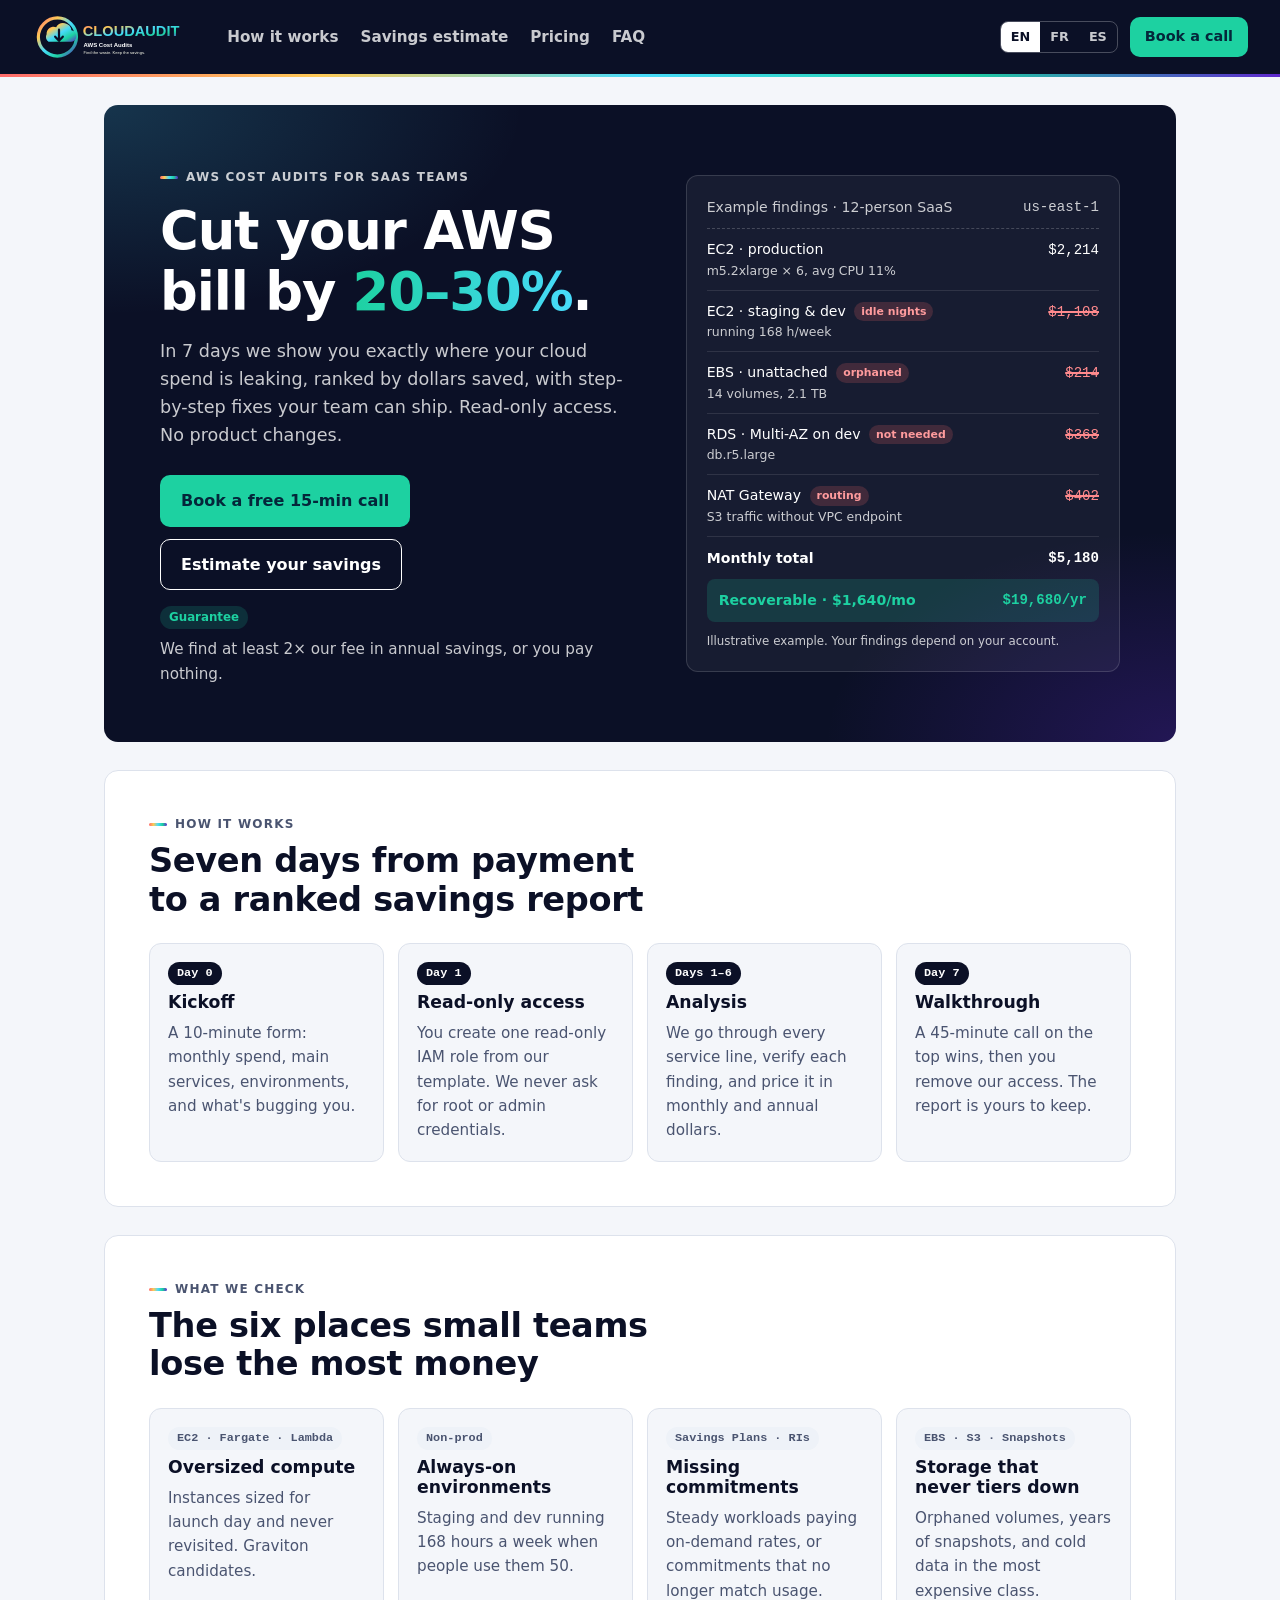
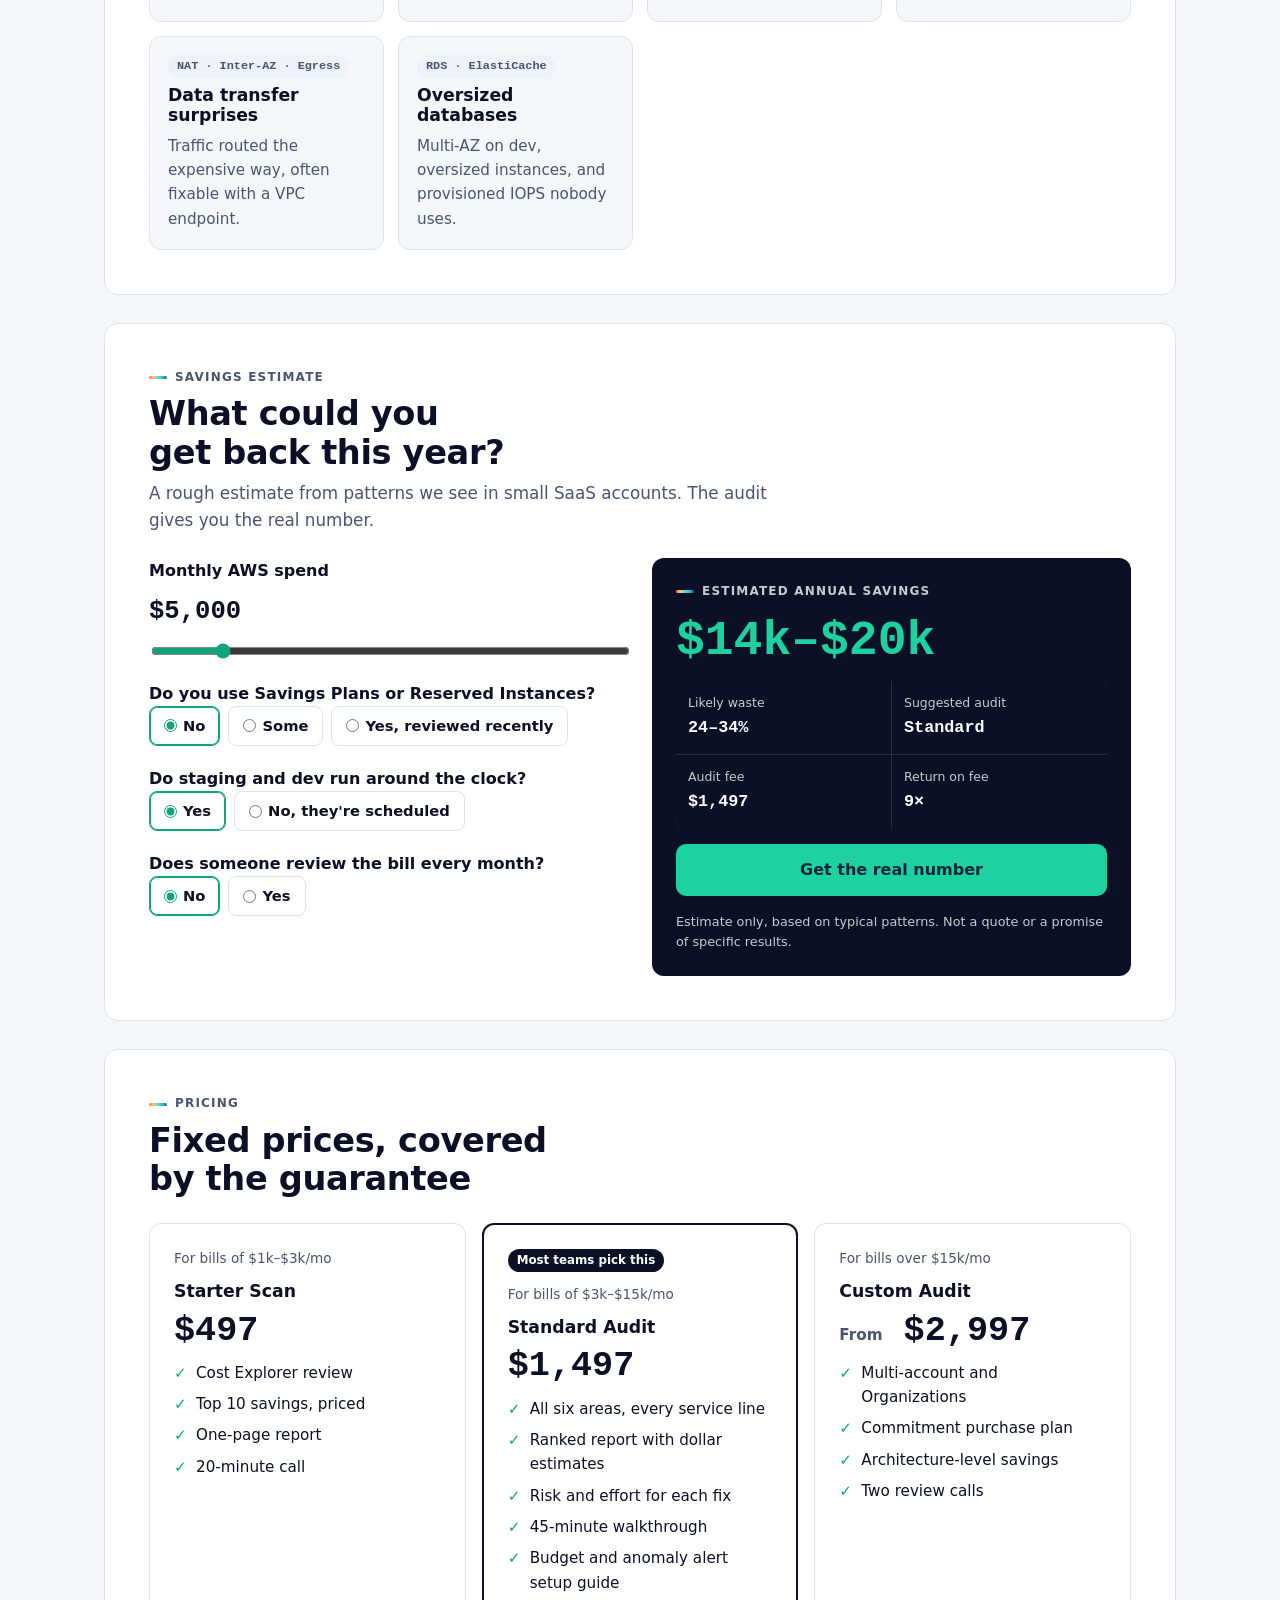
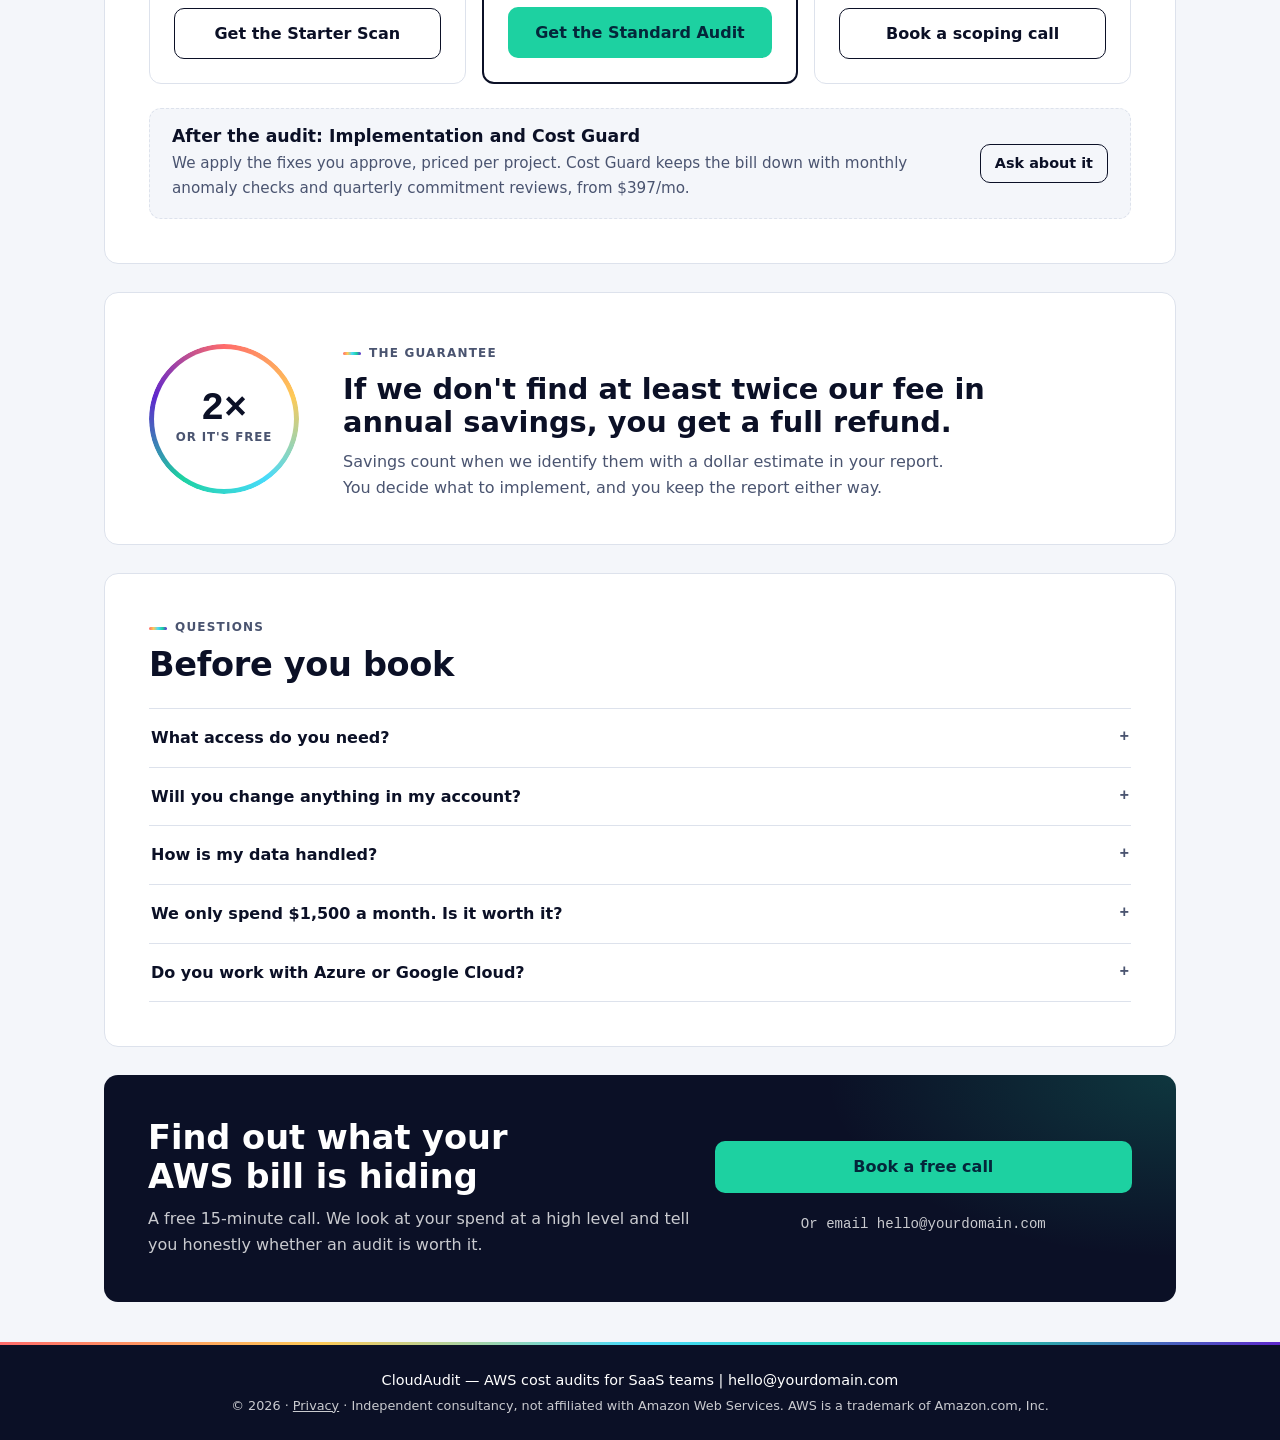
==== public/index.html @ 5c12034c "Launch CloudAudit website Static landing page (EN/FR/ES, savings estimator, pricing), privacy policy" ====
<!doctype html>
<html lang="en">
<head>
<meta charset="utf-8">
<meta name="viewport" content="width=device-width, initial-scale=1, viewport-fit=cover">
<title>AWS Cost Audits for SaaS Teams | CloudAudit</title>
<meta name="description" content="Fixed-price AWS cost audits for SaaS teams. Find 20-30% savings in 7 days with read-only access, guaranteed 2x return on the fee.">
<meta property="og:title" content="AWS Cost Audits for SaaS Teams">
<meta property="og:description" content="See where your AWS bill leaks in 7 days. 2x savings guarantee.">
<meta property="og:type" content="website">
<meta name="theme-color" content="#0b1026">
<link rel="icon" href="favicon.svg" type="image/svg+xml">

<style>
/* Layout: a calm consultancy page. Navy header and hero carry the Egbanname ink; the rainbow survives only as a thin rule, the logo and the guarantee seal. Everything else is quiet surfaces, one teal action color, and numbers set in mono. */
:root {
  --bg: #f4f6fa;
  --surface: #ffffff;
  --ink: #0b1026;
  --soft: #4a5470;
  --line: #dde2ec;
  --navy: #0b1026;
  --navy-2: #151d45;
  --teal: #1dd1a1;
  --cyan: #48dbfb;
  --red: #e5484d;
  --btn-ink: #04263a;
  --tint: #eef2f8;
  --rainbow: linear-gradient(90deg, #ff6b6b, #feca57, #48dbfb, #1dd1a1, #5f27cd);
  --font: "Segoe UI", system-ui, -apple-system, Roboto, "Helvetica Neue", Arial, sans-serif;
  --mono: ui-monospace, "Cascadia Mono", Consolas, Menlo, monospace;
  --r: 14px;
}
@media (prefers-color-scheme: dark) {
  :root:not([data-theme="light"]) { --bg: #080c1f; --surface: #111836; --ink: #eef1f8; --soft: #a7b0c8; --line: #252f57; --navy: #0d1330; --navy-2: #182152; --tint: #182048; --red: #ff7b7f; color-scheme: dark; }
}
:root[data-theme="dark"] { --bg: #080c1f; --surface: #111836; --ink: #eef1f8; --soft: #a7b0c8; --line: #252f57; --navy: #0d1330; --navy-2: #182152; --tint: #182048; --red: #ff7b7f; color-scheme: dark; }
* { box-sizing: border-box; }
body { margin: 0; background: var(--bg); color: var(--ink); font-family: var(--font); font-size: 16px; line-height: 1.6; overflow-x: hidden; }
a { color: inherit; }
:focus-visible { outline: 3px solid var(--cyan); outline-offset: 3px; }
h1, h2, h3 { margin: 0; line-height: 1.15; text-wrap: balance; }
h3 { font-size: 1.08rem; }
p { margin: 0; }
.num { font-family: var(--mono); font-variant-numeric: tabular-nums; }

/* Dark zones keep white text in both themes */
.topbar, .hero, .calc-out, .cta, footer { --soft: rgba(255, 255, 255, 0.78); color: #fff; }

/* Top bar */
.topbar { display: flex; align-items: center; gap: 12px 20px; flex-wrap: wrap; padding: calc(10px + env(safe-area-inset-top, 0px)) clamp(16px, 3vw, 32px) 10px;
  position: sticky; top: 0; z-index: 50; background: var(--navy); border-bottom: 3px solid transparent; border-image: var(--rainbow) 1; }
.logo { height: 54px; width: auto; max-width: 100%; display: block; }
.topbar nav { display: flex; flex-wrap: wrap; gap: 2px; }
.topbar nav a { text-decoration: none; font-weight: 600; font-size: .95rem; padding: 6px 10px; border-radius: 8px; color: var(--soft); }
.topbar nav a:hover { color: #fff; background: rgba(255, 255, 255, 0.08); }
.right { margin-left: auto; display: flex; gap: 12px; align-items: center; flex-wrap: wrap; }
.lang-switch { display: flex; border: 1px solid rgba(255, 255, 255, 0.25); border-radius: 8px; overflow: hidden; }
.lang-switch button { padding: 5px 10px; border: 0; cursor: pointer; font: inherit; font-weight: 700; font-size: .8rem; background: transparent; color: var(--soft); }
.lang-switch button[aria-pressed="true"] { background: #fff; color: var(--navy); }

/* Buttons */
.btn { display: inline-flex; align-items: center; justify-content: center; gap: 8px; text-decoration: none; border: 1px solid transparent; cursor: pointer;
  font: inherit; font-weight: 700; font-size: 1rem; padding: 12px 20px; border-radius: 10px; background: var(--teal); color: var(--btn-ink); transition: background-color .15s, transform .15s; }
.btn:hover { background: #3be0b4; transform: translateY(-1px); }
.btn.ghost { background: transparent; color: inherit; border-color: currentColor; }
.btn.ghost:hover { background: rgba(127, 140, 170, 0.12); }
.btn.sm { padding: 7px 14px; font-size: .9rem; }
.btn.block { width: 100%; }

/* Layout */
main { max-width: 1120px; margin: 0 auto; padding: 28px clamp(16px, 3vw, 24px) 0; display: grid; gap: 28px; }
.glass { background: var(--surface); border: 1px solid var(--line); border-radius: var(--r); }
.section { padding: clamp(24px, 4vw, 44px); display: grid; gap: 24px; }
.section-head { display: grid; gap: 8px; max-width: 64ch; }
.section-head h2 { font-size: clamp(1.5rem, 3.2vw, 2.1rem); font-weight: 750; letter-spacing: -0.01em; }
.section-head p { color: var(--soft); font-size: 1.05rem; }
.kicker { justify-self: start; font-size: .75rem; font-weight: 700; letter-spacing: .1em; text-transform: uppercase; color: var(--soft); display: inline-flex; align-items: center; gap: 8px; }
.kicker::before { content: ""; width: 18px; height: 3px; border-radius: 2px; background: var(--rainbow); }

/* Hero */
.hero { display: grid; grid-template-columns: 1.1fr 1fr; gap: clamp(22px, 4vw, 48px); align-items: center; padding: clamp(28px, 5vw, 56px); border: 0;
  background: radial-gradient(600px 300px at 0% 0%, rgba(72, 219, 251, 0.18), transparent 70%), radial-gradient(500px 300px at 100% 100%, rgba(95, 39, 205, 0.28), transparent 70%), var(--navy); }
.hero > * { min-width: 0; }
.hero h1 { font-size: clamp(2.1rem, 5vw, 3.3rem); font-weight: 800; letter-spacing: -0.02em; margin-block: 14px; }
.hero h1 .grad { background: linear-gradient(90deg, var(--teal), var(--cyan)); -webkit-background-clip: text; background-clip: text; color: transparent; }
.hero .sub { font-size: 1.1rem; color: var(--soft); max-width: 52ch; }
.hero-ctas { display: flex; gap: 12px; flex-wrap: wrap; margin-top: 26px; }
.hero-note { margin-top: 16px; font-size: .95rem; color: var(--soft); display: flex; gap: 8px; align-items: center; flex-wrap: wrap; }

.bill { background: rgba(255, 255, 255, 0.05); border: 1px solid rgba(255, 255, 255, 0.14); border-radius: 12px; padding: 20px; font-size: .88rem; }
.bill-head { display: flex; justify-content: space-between; gap: 10px; flex-wrap: wrap; color: var(--soft); padding-bottom: 10px; border-bottom: 1px dashed rgba(255, 255, 255, 0.2); }
.bill-row { display: grid; grid-template-columns: minmax(0, 1fr) auto; gap: 12px; padding-block: 9px; border-bottom: 1px solid rgba(255, 255, 255, 0.1); align-items: baseline; }
.bill-row small { display: block; color: var(--soft); font-size: .78rem; }
.bill-row.cut .amt { color: #ff8a8d; text-decoration: line-through; text-decoration-thickness: 2px; }
.tag { display: inline-block; font-size: .68rem; font-weight: 700; padding: 1px 7px; border-radius: 20px; background: rgba(255, 107, 107, 0.18); color: #ff9b9d; margin-left: 4px; vertical-align: 1px; }
.bill-total { display: grid; grid-template-columns: 1fr auto; gap: 12px; padding-top: 10px; font-weight: 700; }
.bill-total.save { margin-top: 10px; padding: 10px 12px; border-radius: 8px; background: rgba(29, 209, 161, 0.16); color: var(--teal); }
.bill-foot { margin-top: 10px; font-size: .74rem; color: var(--soft); }

/* Cards */
.tool-grid { display: grid; grid-template-columns: repeat(auto-fill, minmax(min(100%, 230px), 1fr)); gap: 14px; }
.tool-card { background: var(--bg); border: 1px solid var(--line); border-radius: 12px; padding: 18px; display: grid; gap: 8px; align-content: start; min-width: 0; }
.tool-card p { color: var(--soft); font-size: .95rem; }
.pill { justify-self: start; padding: 2px 9px; border-radius: 20px; font-size: .74rem; font-weight: 700; background: var(--tint); color: var(--soft); font-family: var(--mono); }
#how .pill { background: var(--navy); color: #fff; }
.hero .pill { background: rgba(29, 209, 161, 0.16); color: var(--teal); font-family: var(--font); }

/* Calculator */
.calc { display: grid; grid-template-columns: 1fr 1fr; gap: 24px; }
.calc > * { min-width: 0; }
.calc-in { display: grid; gap: 20px; align-content: start; }
.field { display: grid; gap: 8px; border: 0; margin: 0; padding: 0; min-width: 0; }
.field label, .field legend { font-weight: 650; padding: 0; }
.spend-out { font-family: var(--mono); font-size: 1.6rem; font-weight: 600; }
input[type="range"] { width: 100%; accent-color: #12a37d; }
.toggle { display: flex; gap: 8px; flex-wrap: wrap; }
.toggle label { font-size: .92rem; cursor: pointer; display: inline-flex; gap: 6px; align-items: center; padding: 7px 14px; border-radius: 8px; background: var(--surface); border: 1px solid var(--line); }
.toggle input { margin: 0; accent-color: #12a37d; }
.toggle label:has(input:checked) { border-color: #12a37d; box-shadow: inset 0 0 0 1px #12a37d; }
.calc-out { background: var(--navy); border-radius: 12px; padding: 24px; display: grid; gap: 16px; align-content: start; }
.calc-out .kicker { color: var(--soft); }
.big { font-family: var(--mono); font-size: clamp(2.1rem, 5.5vw, 3rem); font-weight: 600; line-height: 1; color: var(--teal); }
.stats { display: grid; grid-template-columns: repeat(2, minmax(0, 1fr)); gap: 1px; background: rgba(255, 255, 255, 0.12); border-radius: 8px; overflow: hidden; }
.stat-box { background: var(--navy); padding: 12px; display: grid; gap: 2px; }
.stat-box span { font-size: .78rem; color: var(--soft); }
.stat-box b { font-family: var(--mono); font-size: 1.05rem; font-weight: 600; }
.fine { font-size: .8rem; color: var(--soft); }

/* Pricing */
.plans { display: grid; grid-template-columns: repeat(3, minmax(0, 1fr)); gap: 16px; align-items: stretch; }
.plan { background: var(--surface); border: 1px solid var(--line); border-radius: 12px; padding: 24px; display: grid; grid-template-rows: auto auto auto 1fr auto; gap: 12px; }
.plan.featured { border: 2px solid var(--navy); position: relative; }
:root[data-theme="dark"] .plan.featured { border-color: var(--cyan); }
@media (prefers-color-scheme: dark) { :root:not([data-theme="light"]) .plan.featured { border-color: var(--cyan); } }
.plan.featured .pill { background: var(--navy); color: #fff; font-family: var(--font); }
.plan .fit { font-size: .85rem; color: var(--soft); }
.price { font-family: var(--mono); font-size: 2.2rem; font-weight: 600; line-height: 1; }
.price small { font-family: var(--font); font-size: .95rem; font-weight: 600; color: var(--soft); }
.plan ul { list-style: none; margin: 0; padding: 0; display: grid; gap: 7px; align-content: start; font-size: .95rem; }
.plan li { padding-left: 22px; position: relative; }
.plan li::before { content: "✓"; position: absolute; left: 0; font-weight: 800; color: #12a37d; }
.addon { display: flex; gap: 14px 28px; justify-content: space-between; align-items: center; flex-wrap: wrap; padding: 18px 22px; border-radius: 12px; background: var(--bg); border: 1px dashed var(--line); }
.addon > div { flex: 1 1 280px; min-width: 0; display: grid; gap: 4px; }
.addon p { color: var(--soft); font-size: .95rem; }

/* Guarantee */
.guarantee { display: grid; grid-template-columns: auto minmax(0, 1fr); gap: clamp(20px, 4vw, 44px); align-items: center; }
.seal { width: clamp(120px, 16vw, 150px); aspect-ratio: 1; max-width: 100%; border-radius: 50%; display: grid; place-items: center; text-align: center; position: relative; font-weight: 700; text-transform: uppercase; font-size: .74rem; letter-spacing: .08em; color: var(--soft); }
.seal::before { content: ""; position: absolute; inset: 0; border-radius: 50%; padding: 5px; background: conic-gradient(#ff6b6b, #feca57, #48dbfb, #1dd1a1, #5f27cd, #ff6b6b); -webkit-mask: linear-gradient(#000 0 0) content-box, linear-gradient(#000 0 0); -webkit-mask-composite: xor; mask-composite: exclude; }
.seal strong { display: block; font-family: var(--mono); font-size: 2.4rem; letter-spacing: 0; line-height: 1; color: var(--ink); }
.guarantee h2 { font-size: clamp(1.3rem, 2.8vw, 1.8rem); font-weight: 750; }
.guarantee p { color: var(--soft); margin-top: 10px; max-width: 62ch; }

/* FAQ */
.faq { display: grid; border-top: 1px solid var(--line); }
.faq details { border-bottom: 1px solid var(--line); padding: 16px 2px; }
.faq summary { cursor: pointer; font-weight: 650; list-style: none; display: flex; justify-content: space-between; gap: 14px; }
.faq summary::-webkit-details-marker { display: none; }
.faq summary::after { content: "+"; font-family: var(--mono); color: var(--soft); }
.faq details[open] summary::after { content: "−"; }
.faq details p { margin-top: 8px; color: var(--soft); max-width: 72ch; }

/* CTA + footer */
.cta { display: grid; grid-template-columns: 1.3fr 1fr; gap: 24px; align-items: center; padding: clamp(24px, 4vw, 44px); border: 0;
  background: radial-gradient(500px 260px at 100% 0%, rgba(29, 209, 161, 0.2), transparent 70%), var(--navy); }
.cta > * { min-width: 0; }
.cta h2 { font-size: clamp(1.5rem, 3.2vw, 2.1rem); font-weight: 750; }
.cta p { color: var(--soft); margin-top: 10px; }
.cta-side { display: grid; gap: 10px; }
.mail { font-family: var(--mono); font-size: .88rem; word-break: break-all; color: var(--soft); text-align: center; }
footer { text-align: center; padding: 24px clamp(16px, 3vw, 28px) calc(24px + env(safe-area-inset-bottom, 0px)); background: var(--navy); margin-top: 40px; font-size: .9rem; display: grid; gap: 4px; border-top: 3px solid transparent; border-image: var(--rainbow) 1; }
footer .small { color: var(--soft); font-size: .8rem; }

@media (max-width: 880px) {
  .hero, .calc, .cta { grid-template-columns: 1fr; }
  .plans { grid-template-columns: 1fr; }
  .topbar nav { display: none; }
  .logo { height: 46px; }
}
@media (max-width: 520px) {
  .guarantee { grid-template-columns: 1fr; justify-items: start; }
  .right { margin-left: 0; }
}
@media (prefers-reduced-motion: reduce) { * { transition: none !important; } }
</style>
</head>
<body>




<header class="topbar">
  <a href="#top" aria-label="Home">
    <svg class="logo" viewBox="0 0 520 170" role="img" aria-label="CloudAudit logo">
      <defs>
        <linearGradient id="lg" x1="0" y1="0" x2="1" y2="1">
          <stop offset="0%" stop-color="#ff6b6b"/><stop offset="25%" stop-color="#feca57"/>
          <stop offset="50%" stop-color="#48dbfb"/><stop offset="75%" stop-color="#1dd1a1"/>
          <stop offset="100%" stop-color="#5f27cd"/>
        </linearGradient>
      </defs>
      <circle cx="80" cy="85" r="60" fill="none" stroke="url(#lg)" stroke-width="10"/>
      <path d="M46 76a22 22 0 0 1 30-22a26 26 0 0 1 48 10a18 18 0 0 1-4 36H52a18 18 0 0 1-6-24z" fill="url(#lg)"/>
      <path d="M85 62v34m-12-12l12 13l12-13" fill="none" stroke="#0b1026" stroke-width="7" stroke-linecap="round" stroke-linejoin="round"/>
      <text x="160" y="82" font-family="Segoe UI,Arial,sans-serif" font-size="46" font-weight="800" fill="url(#lg)" data-brand-upper>CLOUDAUDIT</text>
      <text x="162" y="116" font-family="Segoe UI,Arial,sans-serif" font-size="19" font-weight="600" fill="#ffffff">AWS Cost Audits</text>
      <text x="162" y="140" font-family="Segoe UI,Arial,sans-serif" font-size="13" fill="#ffffee" data-i18n="logo_tag">Find the waste. Keep the savings.</text>
    </svg>
  </a>
  <nav aria-label="Main">
    <a href="#how" data-i18n="nav_how">How it works</a>
    <a href="#calculator" data-i18n="nav_calc">Savings estimate</a>
    <a href="#pricing" data-i18n="nav_pricing">Pricing</a>
    <a href="#faq" data-i18n="nav_faq">FAQ</a>
  </nav>
  <div class="right">
    <div class="lang-switch" role="group" aria-label="Language">
      <button type="button" data-lang="en" aria-pressed="true">EN</button>
      <button type="button" data-lang="fr" aria-pressed="false">FR</button>
      <button type="button" data-lang="es" aria-pressed="false">ES</button>
    </div>
    <a class="btn sm" data-book href="#contact" data-i18n="nav_book">Book a call</a>
  </div>
</header>

<main id="top">
  <section class="glass hero">
    <div>
      <span class="kicker" data-i18n="hero_kicker">AWS cost audits for SaaS teams</span>
      <h1 data-i18n="hero_title" data-html>Cut your AWS bill by <span class="grad">20–30%</span>.</h1>
      <p class="sub" data-i18n="hero_sub">In 7 days we show you exactly where your cloud spend is leaking, ranked by dollars saved, with step-by-step fixes your team can ship. Read-only access. No product changes.</p>
      <div class="hero-ctas">
        <a class="btn" data-book href="#contact" data-i18n="hero_cta">Book a free 15-min call</a>
        <a class="btn ghost" href="#calculator" data-i18n="hero_cta2">Estimate your savings</a>
      </div>
      <p class="hero-note"><span class="pill p3" data-i18n="guarantee_pill">Guarantee</span><span data-i18n="hero_note">We find at least 2× our fee in annual savings, or you pay nothing.</span></p>
    </div>
    <figure class="bill" style="margin:0" aria-label="Example audit findings on a monthly AWS bill">
      <div class="bill-head"><span data-i18n="bill_title">Example findings · 12-person SaaS</span><span class="num">us-east-1</span></div>
      <div class="bill-row"><span>EC2 · production<small data-i18n="bill_r1">m5.2xlarge × 6, avg CPU 11%</small></span><span class="num">$2,214</span></div>
      <div class="bill-row cut"><span>EC2 · staging &amp; dev <span class="tag" data-i18n="bill_t2">idle nights</span><small data-i18n="bill_r2">running 168 h/week</small></span><span class="amt num">$1,108</span></div>
      <div class="bill-row cut"><span>EBS · unattached <span class="tag" data-i18n="bill_t3">orphaned</span><small data-i18n="bill_r3">14 volumes, 2.1 TB</small></span><span class="amt num">$214</span></div>
      <div class="bill-row cut"><span>RDS · Multi-AZ on dev <span class="tag" data-i18n="bill_t4">not needed</span><small>db.r5.large</small></span><span class="amt num">$368</span></div>
      <div class="bill-row cut"><span>NAT Gateway <span class="tag" data-i18n="bill_t5">routing</span><small data-i18n="bill_r5">S3 traffic without VPC endpoint</small></span><span class="amt num">$402</span></div>
      <div class="bill-total"><span data-i18n="bill_total">Monthly total</span><span class="num">$5,180</span></div>
      <div class="bill-total save"><span data-i18n="bill_save">Recoverable · $1,640/mo</span><span class="num" data-i18n="bill_year">$19,680/yr</span></div>
      <p class="bill-foot" data-i18n="bill_foot">Illustrative example. Your findings depend on your account.</p>
    </figure>
  </section>

  <section class="glass section" id="how">
    <div class="section-head">
      <span class="kicker" data-i18n="how_kicker">How it works</span>
      <h2 data-i18n="how_title">Seven days from payment to a ranked savings report</h2>
    </div>
    <div class="tool-grid">
      <div class="tool-card"><span class="pill p1" data-i18n="day0">Day 0</span><h3 data-i18n="s1_t">Kickoff</h3><p data-i18n="s1_d">A 10-minute form: monthly spend, main services, environments, and what's bugging you.</p></div>
      <div class="tool-card"><span class="pill p2" data-i18n="day1">Day 1</span><h3 data-i18n="s2_t">Read-only access</h3><p data-i18n="s2_d">You create one read-only IAM role from our template. We never ask for root or admin credentials.</p></div>
      <div class="tool-card"><span class="pill p4" data-i18n="day16">Days 1–6</span><h3 data-i18n="s3_t">Analysis</h3><p data-i18n="s3_d">We go through every service line, verify each finding, and price it in monthly and annual dollars.</p></div>
      <div class="tool-card"><span class="pill p3" data-i18n="day7">Day 7</span><h3 data-i18n="s4_t">Walkthrough</h3><p data-i18n="s4_d">A 45-minute call on the top wins, then you remove our access. The report is yours to keep.</p></div>
    </div>
  </section>

  <section class="glass section" id="checks">
    <div class="section-head">
      <span class="kicker" data-i18n="chk_kicker">What we check</span>
      <h2 data-i18n="chk_title">The six places small teams lose the most money</h2>
    </div>
    <div class="tool-grid">
      <div class="tool-card"><span class="pill p2">EC2 · Fargate · Lambda</span><h3 data-i18n="c1_t">Oversized compute</h3><p data-i18n="c1_d">Instances sized for launch day and never revisited. Graviton candidates.</p></div>
      <div class="tool-card"><span class="pill p1" data-i18n="c2_p">Non-prod</span><h3 data-i18n="c2_t">Always-on environments</h3><p data-i18n="c2_d">Staging and dev running 168 hours a week when people use them 50.</p></div>
      <div class="tool-card"><span class="pill p3">Savings Plans · RIs</span><h3 data-i18n="c3_t">Missing commitments</h3><p data-i18n="c3_d">Steady workloads paying on-demand rates, or commitments that no longer match usage.</p></div>
      <div class="tool-card"><span class="pill p4">EBS · S3 · Snapshots</span><h3 data-i18n="c4_t">Storage that never tiers down</h3><p data-i18n="c4_d">Orphaned volumes, years of snapshots, and cold data in the most expensive class.</p></div>
      <div class="tool-card"><span class="pill p5">NAT · Inter-AZ · Egress</span><h3 data-i18n="c5_t">Data transfer surprises</h3><p data-i18n="c5_d">Traffic routed the expensive way, often fixable with a VPC endpoint.</p></div>
      <div class="tool-card"><span class="pill p6">RDS · ElastiCache</span><h3 data-i18n="c6_t">Oversized databases</h3><p data-i18n="c6_d">Multi-AZ on dev, oversized instances, and provisioned IOPS nobody uses.</p></div>
    </div>
  </section>

  <section class="glass section" id="calculator">
    <div class="section-head">
      <span class="kicker" data-i18n="calc_kicker">Savings estimate</span>
      <h2 data-i18n="calc_title">What could you get back this year?</h2>
      <p data-i18n="calc_sub">A rough estimate from patterns we see in small SaaS accounts. The audit gives you the real number.</p>
    </div>
    <div class="calc">
      <form class="calc-in" id="calc-form" aria-label="Savings estimate inputs">
        <div class="field">
          <label for="spend" data-i18n="q_spend">Monthly AWS spend</label>
          <output class="spend-out" id="spend-out" for="spend">$5,000</output>
          <input type="range" id="spend" min="1000" max="30000" step="500" value="5000">
        </div>
        <fieldset class="field">
          <legend data-i18n="q_commit">Do you use Savings Plans or Reserved Instances?</legend>
          <div class="toggle">
            <label><input type="radio" name="commit" id="commit-no" value="no" checked> <span data-i18n="a_no">No</span></label>
            <label><input type="radio" name="commit" id="commit-some" value="some"> <span data-i18n="a_some">Some</span></label>
            <label><input type="radio" name="commit" id="commit-yes" value="yes"> <span data-i18n="a_reviewed">Yes, reviewed recently</span></label>
          </div>
        </fieldset>
        <fieldset class="field">
          <legend data-i18n="q_nonprod">Do staging and dev run around the clock?</legend>
          <div class="toggle">
            <label><input type="radio" name="nonprod" id="np-yes" value="yes" checked> <span data-i18n="a_yes">Yes</span></label>
            <label><input type="radio" name="nonprod" id="np-no" value="no"> <span data-i18n="a_sched">No, they're scheduled</span></label>
          </div>
        </fieldset>
        <fieldset class="field">
          <legend data-i18n="q_review">Does someone review the bill every month?</legend>
          <div class="toggle">
            <label><input type="radio" name="review" id="rv-no" value="no" checked> <span data-i18n="a_no">No</span></label>
            <label><input type="radio" name="review" id="rv-yes" value="yes"> <span data-i18n="a_yes">Yes</span></label>
          </div>
        </fieldset>
      </form>
      <div class="calc-out" aria-live="polite">
        <span class="kicker" style="justify-self:start" data-i18n="est_label">Estimated annual savings</span>
        <p class="big" id="save-range">$12k–$18k</p>
        <div class="stats">
          <div class="stat-box"><span data-i18n="st_waste">Likely waste</span><b id="pct">20–30%</b></div>
          <div class="stat-box"><span data-i18n="st_plan">Suggested audit</span><b id="plan-name">Standard</b></div>
          <div class="stat-box"><span data-i18n="st_fee">Audit fee</span><b id="fee">$1,497</b></div>
          <div class="stat-box"><span data-i18n="st_roi">Return on fee</span><b id="roi">8×</b></div>
        </div>
        <a class="btn block" data-book href="#contact" data-i18n="calc_cta">Get the real number</a>
        <p class="fine" data-i18n="calc_fine">Estimate only, based on typical patterns. Not a quote or a promise of specific results.</p>
      </div>
    </div>
  </section>

  <section class="glass section" id="pricing">
    <div class="section-head">
      <span class="kicker" data-i18n="pr_kicker">Pricing</span>
      <h2 data-i18n="pr_title">Fixed prices, covered by the guarantee</h2>
    </div>
    <div class="plans">
      <article class="plan">
        <span class="fit" data-i18n="pl1_fit">For bills of $1k–$3k/mo</span>
        <h3>Starter Scan</h3>
        <p class="price">$497</p>
        <ul><li data-i18n="pl1_a">Cost Explorer review</li><li data-i18n="pl1_b">Top 10 savings, priced</li><li data-i18n="pl1_c">One-page report</li><li data-i18n="pl1_d">20-minute call</li></ul>
        <a class="btn ghost block" data-pay="starter" href="#contact" data-i18n="pl1_cta">Get the Starter Scan</a>
      </article>
      <article class="plan featured">
        <span class="pill p2" data-i18n="pl_badge">Most teams pick this</span>
        <span class="fit" data-i18n="pl2_fit">For bills of $3k–$15k/mo</span>
        <h3>Standard Audit</h3>
        <p class="price">$1,497</p>
        <ul><li data-i18n="pl2_a">All six areas, every service line</li><li data-i18n="pl2_b">Ranked report with dollar estimates</li><li data-i18n="pl2_c">Risk and effort for each fix</li><li data-i18n="pl2_d">45-minute walkthrough</li><li data-i18n="pl2_e">Budget and anomaly alert setup guide</li></ul>
        <a class="btn block" data-pay="standard" href="#contact" data-i18n="pl2_cta">Get the Standard Audit</a>
      </article>
      <article class="plan">
        <span class="fit" data-i18n="pl3_fit">For bills over $15k/mo</span>
        <h3>Custom Audit</h3>
        <p class="price"><small data-i18n="from">From</small> $2,997</p>
        <ul><li data-i18n="pl3_a">Multi-account and Organizations</li><li data-i18n="pl3_b">Commitment purchase plan</li><li data-i18n="pl3_c">Architecture-level savings</li><li data-i18n="pl3_d">Two review calls</li></ul>
        <a class="btn ghost block" data-book href="#contact" data-i18n="pl3_cta">Book a scoping call</a>
      </article>
    </div>
    <div class="addon">
      <div>
        <h3 data-i18n="add_t">After the audit: Implementation and Cost Guard</h3>
        <p data-i18n="add_d">We apply the fixes you approve, priced per project. Cost Guard keeps the bill down with monthly anomaly checks and quarterly commitment reviews, from $397/mo.</p>
      </div>
      <a class="btn ghost sm" data-book href="#contact" data-i18n="add_cta">Ask about it</a>
    </div>
  </section>

  <section class="glass section guarantee" id="guarantee">
    <div class="seal" aria-hidden="true"><span><strong>2×</strong><span data-i18n="seal">or it's free</span></span></div>
    <div>
      <span class="kicker" data-i18n="g_kicker">The guarantee</span>
      <h2 style="margin-top:10px" data-i18n="g_title">If we don't find at least twice our fee in annual savings, you get a full refund.</h2>
      <p data-i18n="g_text">Savings count when we identify them with a dollar estimate in your report. You decide what to implement, and you keep the report either way.</p>
    </div>
  </section>

  <section class="glass section" id="faq">
    <div class="section-head">
      <span class="kicker" data-i18n="faq_kicker">Questions</span>
      <h2 data-i18n="faq_title">Before you book</h2>
    </div>
    <div class="faq">
      <details><summary data-i18n="f1_q">What access do you need?</summary><p data-i18n="f1_a">One read-only IAM role in your account, created from a template we send. It can view costs and configuration but cannot change, create, or delete anything, and it cannot read your files or databases. You remove it when the audit ends.</p></details>
      <details><summary data-i18n="f2_q">Will you change anything in my account?</summary><p data-i18n="f2_a">No. The audit is read-only. If you want help applying the fixes, that's a separate Implementation project with its own scoped access that you approve.</p></details>
      <details><summary data-i18n="f3_q">How is my data handled?</summary><p data-i18n="f3_a">We sign an NDA on request, keep exported billing data only for the audit, and delete it within 30 days of delivery.</p></details>
      <details><summary data-i18n="f4_q">We only spend $1,500 a month. Is it worth it?</summary><p data-i18n="f4_a">The Starter Scan is built for that size. Below about $1,000 a month, the savings usually don't justify a paid audit, and we'll tell you so on the call.</p></details>
      <details><summary data-i18n="f5_q">Do you work with Azure or Google Cloud?</summary><p data-i18n="f5_a">We focus on AWS today. Ask on the call if you run a mix.</p></details>
    </div>
  </section>

  <section class="glass cta" id="contact">
    <div>
      <h2 data-i18n="cta_title">Find out what your AWS bill is hiding</h2>
      <p data-i18n="cta_text">A free 15-minute call. We look at your spend at a high level and tell you honestly whether an audit is worth it.</p>
    </div>
    <div class="cta-side">
      <a class="btn block" data-book href="#contact" data-i18n="cta_btn">Book a free call</a>
      <p class="mail"><span data-i18n="cta_mail">Or email</span> <span data-email>hello@yourdomain.com</span></p>
    </div>
  </section>
</main>

<footer>
  <span><span data-brand>CloudAudit</span> — <span data-i18n="foot_line">AWS cost audits for SaaS teams</span> | <span data-email>hello@yourdomain.com</span></span>
  <span class="small">© <span id="year">2026</span> · <a href="privacy.html">Privacy</a> · <span data-i18n="foot_legal">Independent consultancy, not affiliated with Amazon Web Services. AWS is a trademark of Amazon.com, Inc.</span></span>
</footer>

<script>
/* ===== EDIT THESE BEFORE GOING LIVE ===== */
const CONFIG = {
  brand: "CloudAudit",                       // your business name
  email: "hello@yourdomain.com",             // your business email
  bookingUrl: "",                            // e.g. https://calendly.com/yourname/15min
  stripe: {
    starter: "",                             // Stripe Payment Link for the $497 Starter Scan
    standard: ""                             // Stripe Payment Link for the $1,497 Standard Audit
  }
};
/* ======================================== */

const I18N = {
  fr: {
    logo_tag: "Trouvez le gaspillage. Gardez les économies.",
    nav_how: "Fonctionnement", nav_calc: "Estimation", nav_pricing: "Tarifs", nav_faq: "FAQ", nav_book: "Réserver un appel",
    hero_kicker: "Audits de coûts AWS pour équipes SaaS",
    hero_title: 'Réduisez votre facture AWS de <span class="grad">20 à 30 %</span>.',
    hero_sub: "En 7 jours, nous vous montrons exactement où votre budget cloud fuit, classé par dollars économisés, avec des correctifs étape par étape. Accès en lecture seule. Aucun changement à votre produit.",
    hero_cta: "Réserver un appel gratuit de 15 min", hero_cta2: "Estimer vos économies",
    guarantee_pill: "Garantie", hero_note: "Nous trouvons au moins 2× nos honoraires en économies annuelles, ou vous ne payez rien.",
    bill_title: "Exemple · SaaS de 12 personnes", bill_r1: "m5.2xlarge × 6, CPU moyen 11 %", bill_t2: "inactif la nuit", bill_r2: "allumé 168 h/semaine",
    bill_t3: "orphelins", bill_r3: "14 volumes, 2,1 To", bill_t4: "inutile", bill_t5: "routage", bill_r5: "trafic S3 sans point de terminaison VPC",
    bill_total: "Total mensuel", bill_save: "Récupérable · 1 640 $/mois", bill_year: "19 680 $/an", bill_foot: "Exemple illustratif. Vos résultats dépendent de votre compte.",
    how_kicker: "Fonctionnement", how_title: "Sept jours entre le paiement et un rapport d'économies classé",
    day0: "Jour 0", day1: "Jour 1", day16: "Jours 1 à 6", day7: "Jour 7",
    s1_t: "Lancement", s1_d: "Un formulaire de 10 minutes : dépenses mensuelles, services principaux, environnements et ce qui vous préoccupe.",
    s2_t: "Accès en lecture seule", s2_d: "Vous créez un rôle IAM en lecture seule à partir de notre modèle. Jamais d'identifiants root ou admin.",
    s3_t: "Analyse", s3_d: "Nous passons chaque ligne de service en revue, vérifions chaque constat et le chiffrons en dollars par mois et par an.",
    s4_t: "Présentation", s4_d: "Un appel de 45 minutes sur les gains principaux, puis vous retirez notre accès. Le rapport vous appartient.",
    chk_kicker: "Ce que nous vérifions", chk_title: "Les six endroits où les petites équipes perdent le plus d'argent",
    c1_t: "Calcul surdimensionné", c1_d: "Des instances dimensionnées pour le lancement et jamais revues. Candidats à Graviton.",
    c2_p: "Hors production", c2_t: "Environnements toujours allumés", c2_d: "Staging et dev tournent 168 heures par semaine alors qu'on les utilise 50.",
    c3_t: "Engagements manquants", c3_d: "Des charges stables payées au tarif à la demande, ou des engagements qui ne correspondent plus à l'usage.",
    c4_t: "Stockage jamais optimisé", c4_d: "Volumes orphelins, années de snapshots et données froides dans la classe la plus chère.",
    c5_t: "Surprises de transfert de données", c5_d: "Du trafic acheminé de la façon la plus coûteuse, souvent corrigeable avec un point de terminaison VPC.",
    c6_t: "Bases de données surdimensionnées", c6_d: "Multi-AZ en dev, instances trop grandes et IOPS provisionnés inutilisés.",
    calc_kicker: "Estimation", calc_title: "Combien pourriez-vous récupérer cette année ?", calc_sub: "Une estimation basée sur ce que nous voyons dans les petits comptes SaaS. L'audit vous donne le vrai chiffre.",
    q_spend: "Dépenses AWS mensuelles", q_commit: "Utilisez-vous des Savings Plans ou des instances réservées ?", q_nonprod: "Staging et dev tournent-ils en continu ?", q_review: "Quelqu'un vérifie-t-il la facture chaque mois ?",
    a_no: "Non", a_some: "Certains", a_reviewed: "Oui, revus récemment", a_yes: "Oui", a_sched: "Non, ils sont programmés",
    est_label: "Économies annuelles estimées", st_waste: "Gaspillage probable", st_plan: "Audit conseillé", st_fee: "Honoraires", st_roi: "Retour sur honoraires",
    calc_cta: "Obtenir le vrai chiffre", calc_fine: "Estimation seulement, basée sur des tendances courantes. Ni un devis ni une promesse de résultats.",
    pr_kicker: "Tarifs", pr_title: "Prix fixes, couverts par la garantie",
    pl1_fit: "Factures de 1 k$ à 3 k$/mois", pl1_a: "Revue de Cost Explorer", pl1_b: "10 principales économies, chiffrées", pl1_c: "Rapport d'une page", pl1_d: "Appel de 20 minutes", pl1_cta: "Choisir le Starter Scan",
    pl_badge: "Le choix le plus courant", pl2_fit: "Factures de 3 k$ à 15 k$/mois", pl2_a: "Les six domaines, chaque ligne de service", pl2_b: "Rapport classé avec estimations en dollars", pl2_c: "Risque et effort pour chaque correctif", pl2_d: "Présentation de 45 minutes", pl2_e: "Guide de mise en place des alertes de budget", pl2_cta: "Choisir le Standard Audit",
    pl3_fit: "Factures de plus de 15 k$/mois", from: "Dès", pl3_a: "Multi-comptes et Organizations", pl3_b: "Plan d'achat d'engagements", pl3_c: "Économies au niveau de l'architecture", pl3_d: "Deux appels de revue", pl3_cta: "Réserver un appel de cadrage",
    add_t: "Après l'audit : mise en œuvre et Cost Guard", add_d: "Nous appliquons les correctifs que vous approuvez, au forfait. Cost Guard maintient la facture basse avec un suivi mensuel des anomalies et une revue trimestrielle des engagements, dès 397 $/mois.", add_cta: "En savoir plus",
    seal: "ou c'est gratuit", g_kicker: "La garantie", g_title: "Si nous ne trouvons pas au moins deux fois nos honoraires en économies annuelles, vous êtes remboursé intégralement.",
    g_text: "Les économies comptent dès que nous les identifions avec une estimation en dollars dans votre rapport. Vous décidez quoi mettre en œuvre, et vous gardez le rapport dans tous les cas.",
    faq_kicker: "Questions", faq_title: "Avant de réserver",
    f1_q: "De quel accès avez-vous besoin ?", f1_a: "Un rôle IAM en lecture seule dans votre compte, créé à partir d'un modèle que nous envoyons. Il voit les coûts et la configuration mais ne peut rien modifier, créer ou supprimer, ni lire vos fichiers ou bases de données. Vous le supprimez à la fin de l'audit.",
    f2_q: "Allez-vous modifier quelque chose dans mon compte ?", f2_a: "Non. L'audit est en lecture seule. Si vous voulez de l'aide pour appliquer les correctifs, c'est un projet de mise en œuvre séparé, avec un accès limité que vous approuvez.",
    f3_q: "Comment mes données sont-elles traitées ?", f3_a: "Nous signons un accord de confidentialité sur demande, conservons les données de facturation uniquement pour l'audit et les supprimons dans les 30 jours suivant la livraison.",
    f4_q: "Nous dépensons seulement 1 500 $ par mois. Est-ce que ça vaut la peine ?", f4_a: "Le Starter Scan est conçu pour cette taille. En dessous d'environ 1 000 $ par mois, les économies justifient rarement un audit payant, et nous vous le dirons pendant l'appel.",
    f5_q: "Travaillez-vous avec Azure ou Google Cloud ?", f5_a: "Nous nous concentrons sur AWS pour l'instant. Parlez-en pendant l'appel si vous utilisez plusieurs clouds.",
    cta_title: "Découvrez ce que cache votre facture AWS", cta_text: "Un appel gratuit de 15 minutes. Nous regardons vos dépenses dans les grandes lignes et vous disons honnêtement si un audit en vaut la peine.",
    cta_btn: "Réserver un appel gratuit", cta_mail: "Ou écrivez à",
    foot_line: "Audits de coûts AWS pour équipes SaaS", foot_legal: "Cabinet indépendant, non affilié à Amazon Web Services. AWS est une marque d'Amazon.com, Inc.",
    under: "moins de 1×", fromfee: "dès "
  },
  es: {
    logo_tag: "Encuentra el desperdicio. Quédate con el ahorro.",
    nav_how: "Cómo funciona", nav_calc: "Estimación", nav_pricing: "Precios", nav_faq: "Preguntas", nav_book: "Reservar llamada",
    hero_kicker: "Auditorías de costos de AWS para equipos SaaS",
    hero_title: 'Reduce tu factura de AWS un <span class="grad">20–30 %</span>.',
    hero_sub: "En 7 días te mostramos exactamente dónde se escapa tu gasto en la nube, ordenado por dólares ahorrados, con correcciones paso a paso. Acceso de solo lectura. Sin cambios en tu producto.",
    hero_cta: "Reserva una llamada gratis de 15 min", hero_cta2: "Calcula tu ahorro",
    guarantee_pill: "Garantía", hero_note: "Encontramos al menos 2× nuestra tarifa en ahorro anual, o no pagas nada.",
    bill_title: "Ejemplo · SaaS de 12 personas", bill_r1: "m5.2xlarge × 6, CPU media 11 %", bill_t2: "inactivo de noche", bill_r2: "encendido 168 h/semana",
    bill_t3: "huérfanos", bill_r3: "14 volúmenes, 2,1 TB", bill_t4: "innecesario", bill_t5: "enrutamiento", bill_r5: "tráfico S3 sin endpoint de VPC",
    bill_total: "Total mensual", bill_save: "Recuperable · $1,640/mes", bill_year: "$19,680/año", bill_foot: "Ejemplo ilustrativo. Tus resultados dependen de tu cuenta.",
    how_kicker: "Cómo funciona", how_title: "Siete días desde el pago hasta un informe de ahorro ordenado",
    day0: "Día 0", day1: "Día 1", day16: "Días 1–6", day7: "Día 7",
    s1_t: "Inicio", s1_d: "Un formulario de 10 minutos: gasto mensual, servicios principales, entornos y lo que te preocupa.",
    s2_t: "Acceso de solo lectura", s2_d: "Creas un rol IAM de solo lectura con nuestra plantilla. Nunca pedimos credenciales root ni de administrador.",
    s3_t: "Análisis", s3_d: "Revisamos cada línea de servicio, verificamos cada hallazgo y lo valoramos en dólares mensuales y anuales.",
    s4_t: "Presentación", s4_d: "Una llamada de 45 minutos sobre los mayores ahorros; luego retiras nuestro acceso. El informe es tuyo.",
    chk_kicker: "Qué revisamos", chk_title: "Los seis lugares donde los equipos pequeños pierden más dinero",
    c1_t: "Cómputo sobredimensionado", c1_d: "Instancias dimensionadas para el lanzamiento y nunca revisadas. Candidatas a Graviton.",
    c2_p: "No producción", c2_t: "Entornos siempre encendidos", c2_d: "Staging y dev funcionan 168 horas a la semana cuando se usan 50.",
    c3_t: "Compromisos que faltan", c3_d: "Cargas estables pagando tarifa bajo demanda, o compromisos que ya no coinciden con el uso.",
    c4_t: "Almacenamiento que nunca baja de nivel", c4_d: "Volúmenes huérfanos, años de snapshots y datos fríos en la clase más cara.",
    c5_t: "Sorpresas en transferencia de datos", c5_d: "Tráfico enrutado por el camino más caro, a menudo corregible con un endpoint de VPC.",
    c6_t: "Bases de datos sobredimensionadas", c6_d: "Multi-AZ en dev, instancias demasiado grandes e IOPS aprovisionados sin uso.",
    calc_kicker: "Estimación", calc_title: "¿Cuánto podrías recuperar este año?", calc_sub: "Una estimación basada en lo que vemos en cuentas SaaS pequeñas. La auditoría te da la cifra real.",
    q_spend: "Gasto mensual en AWS", q_commit: "¿Usas Savings Plans o instancias reservadas?", q_nonprod: "¿Staging y dev funcionan todo el día?", q_review: "¿Alguien revisa la factura cada mes?",
    a_no: "No", a_some: "Algunos", a_reviewed: "Sí, revisados hace poco", a_yes: "Sí", a_sched: "No, están programados",
    est_label: "Ahorro anual estimado", st_waste: "Desperdicio probable", st_plan: "Auditoría sugerida", st_fee: "Tarifa", st_roi: "Retorno sobre tarifa",
    calc_cta: "Obtén la cifra real", calc_fine: "Solo una estimación basada en patrones típicos. No es una cotización ni una promesa de resultados.",
    pr_kicker: "Precios", pr_title: "Precios fijos, cubiertos por la garantía",
    pl1_fit: "Facturas de $1k–$3k/mes", pl1_a: "Revisión de Cost Explorer", pl1_b: "Los 10 mayores ahorros, valorados", pl1_c: "Informe de una página", pl1_d: "Llamada de 20 minutos", pl1_cta: "Elegir Starter Scan",
    pl_badge: "La opción más elegida", pl2_fit: "Facturas de $3k–$15k/mes", pl2_a: "Las seis áreas, cada línea de servicio", pl2_b: "Informe ordenado con estimaciones en dólares", pl2_c: "Riesgo y esfuerzo de cada corrección", pl2_d: "Presentación de 45 minutos", pl2_e: "Guía para configurar alertas de presupuesto", pl2_cta: "Elegir Standard Audit",
    pl3_fit: "Facturas de más de $15k/mes", from: "Desde", pl3_a: "Varias cuentas y Organizations", pl3_b: "Plan de compra de compromisos", pl3_c: "Ahorro a nivel de arquitectura", pl3_d: "Dos llamadas de revisión", pl3_cta: "Reservar llamada de alcance",
    add_t: "Después de la auditoría: implementación y Cost Guard", add_d: "Aplicamos las correcciones que apruebes, con precio por proyecto. Cost Guard mantiene la factura baja con revisión mensual de anomalías y revisión trimestral de compromisos, desde $397/mes.", add_cta: "Pregunta por ello",
    seal: "o es gratis", g_kicker: "La garantía", g_title: "Si no encontramos al menos el doble de nuestra tarifa en ahorro anual, te devolvemos todo.",
    g_text: "El ahorro cuenta cuando lo identificamos con una estimación en dólares en tu informe. Tú decides qué implementar y te quedas con el informe en cualquier caso.",
    faq_kicker: "Preguntas", faq_title: "Antes de reservar",
    f1_q: "¿Qué acceso necesitan?", f1_a: "Un rol IAM de solo lectura en tu cuenta, creado con una plantilla que enviamos. Puede ver costos y configuración, pero no puede cambiar, crear ni borrar nada, ni leer tus archivos o bases de datos. Lo eliminas al terminar la auditoría.",
    f2_q: "¿Van a cambiar algo en mi cuenta?", f2_a: "No. La auditoría es de solo lectura. Si quieres ayuda para aplicar las correcciones, es un proyecto de implementación aparte, con acceso limitado que tú apruebas.",
    f3_q: "¿Cómo tratan mis datos?", f3_a: "Firmamos un acuerdo de confidencialidad si lo pides, guardamos los datos de facturación solo para la auditoría y los borramos dentro de los 30 días siguientes a la entrega.",
    f4_q: "Solo gastamos $1,500 al mes. ¿Vale la pena?", f4_a: "El Starter Scan está pensado para ese tamaño. Por debajo de unos $1,000 al mes, el ahorro rara vez justifica una auditoría pagada, y te lo diremos en la llamada.",
    f5_q: "¿Trabajan con Azure o Google Cloud?", f5_a: "Por ahora nos centramos en AWS. Coméntalo en la llamada si usas varias nubes.",
    cta_title: "Descubre lo que esconde tu factura de AWS", cta_text: "Una llamada gratis de 15 minutos. Revisamos tu gasto a grandes rasgos y te decimos con honestidad si una auditoría vale la pena.",
    cta_btn: "Reservar llamada gratis", cta_mail: "O escribe a",
    foot_line: "Auditorías de costos de AWS para equipos SaaS", foot_legal: "Consultoría independiente, sin afiliación con Amazon Web Services. AWS es una marca de Amazon.com, Inc.",
    under: "menos de 1×", fromfee: "desde "
  }
};

/* Config wiring */
document.querySelectorAll("[data-brand]").forEach(el => el.textContent = CONFIG.brand);
document.querySelectorAll("[data-brand-upper]").forEach(el => el.textContent = CONFIG.brand.toUpperCase());
document.querySelectorAll("[data-email]").forEach(el => el.textContent = CONFIG.email);
document.getElementById("year").textContent = new Date().getFullYear();
const ext = (a, url) => { a.href = url; a.target = "_blank"; a.rel = "noopener"; };
if (CONFIG.bookingUrl) document.querySelectorAll("[data-book]").forEach(a => ext(a, CONFIG.bookingUrl));
document.querySelectorAll("[data-pay]").forEach(a => {
  const link = CONFIG.stripe[a.dataset.pay];
  if (link) ext(a, link); else if (CONFIG.bookingUrl) ext(a, CONFIG.bookingUrl);
});

/* Language switch */
const EN = {};
document.querySelectorAll("[data-i18n]").forEach(el => { EN[el.dataset.i18n] = el.hasAttribute("data-html") ? el.innerHTML : el.textContent; });
EN.under = "under 1×"; EN.fromfee = "from ";
let lang = "en";
function t(k) { return (lang !== "en" && I18N[lang][k]) || EN[k]; }
function setLang(l) {
  lang = I18N[l] ? l : "en";
  document.documentElement.lang = lang;
  document.querySelectorAll("[data-i18n]").forEach(el => {
    const v = t(el.dataset.i18n);
    if (el.hasAttribute("data-html")) el.innerHTML = v; else el.textContent = v;
  });
  document.querySelectorAll(".lang-switch button").forEach(b => b.setAttribute("aria-pressed", String(b.dataset.lang === lang)));
  try { localStorage.setItem("site-lang", lang); } catch (e) {}
  update();
}
document.querySelectorAll(".lang-switch button").forEach(b => b.addEventListener("click", () => setLang(b.dataset.lang)));

/* Savings estimate */
const money = n => n >= 1000 ? "$" + Math.round(n / 1000) + "k" : "$" + Math.round(n);
const usd = n => "$" + n.toLocaleString("en-US");
function estimate(spend, commit, nonprod, review) {
  let pct = 10;
  if (commit === "no") pct += 9; else if (commit === "some") pct += 4;
  if (nonprod === "yes") pct += 6;
  if (review === "no") pct += 4;
  pct = Math.min(pct, 35);
  const lo = Math.max(pct - 5, 5), hi = pct + 5;
  let plan = "Standard", fee = 1497;
  if (spend < 3000) { plan = "Starter"; fee = 497; }
  else if (spend > 15000) { plan = "Custom"; fee = 2997; }
  const annLo = spend * 12 * lo / 100, annHi = spend * 12 * hi / 100;
  return { lo, hi, plan, fee, annLo, annHi, roi: Math.floor(annLo / fee) };
}
function update() {
  const spend = Number(document.getElementById("spend").value);
  const pick = n => document.querySelector(`input[name="${n}"]:checked`).value;
  const r = estimate(spend, pick("commit"), pick("nonprod"), pick("review"));
  document.getElementById("spend-out").textContent = usd(spend);
  document.getElementById("save-range").textContent = `${money(r.annLo)}–${money(r.annHi)}`;
  document.getElementById("pct").textContent = `${r.lo}–${r.hi}%`;
  document.getElementById("plan-name").textContent = r.plan;
  document.getElementById("fee").textContent = (r.plan === "Custom" ? t("fromfee") : "") + usd(r.fee);
  document.getElementById("roi").textContent = r.roi >= 1 ? r.roi + "×" : t("under");
}
document.getElementById("calc-form").addEventListener("input", update);
document.getElementById("calc-form").addEventListener("submit", e => e.preventDefault());

let saved = "en";
try { saved = localStorage.getItem("site-lang") || "en"; } catch (e) {}
setLang(saved);
</script>

</body>
</html>
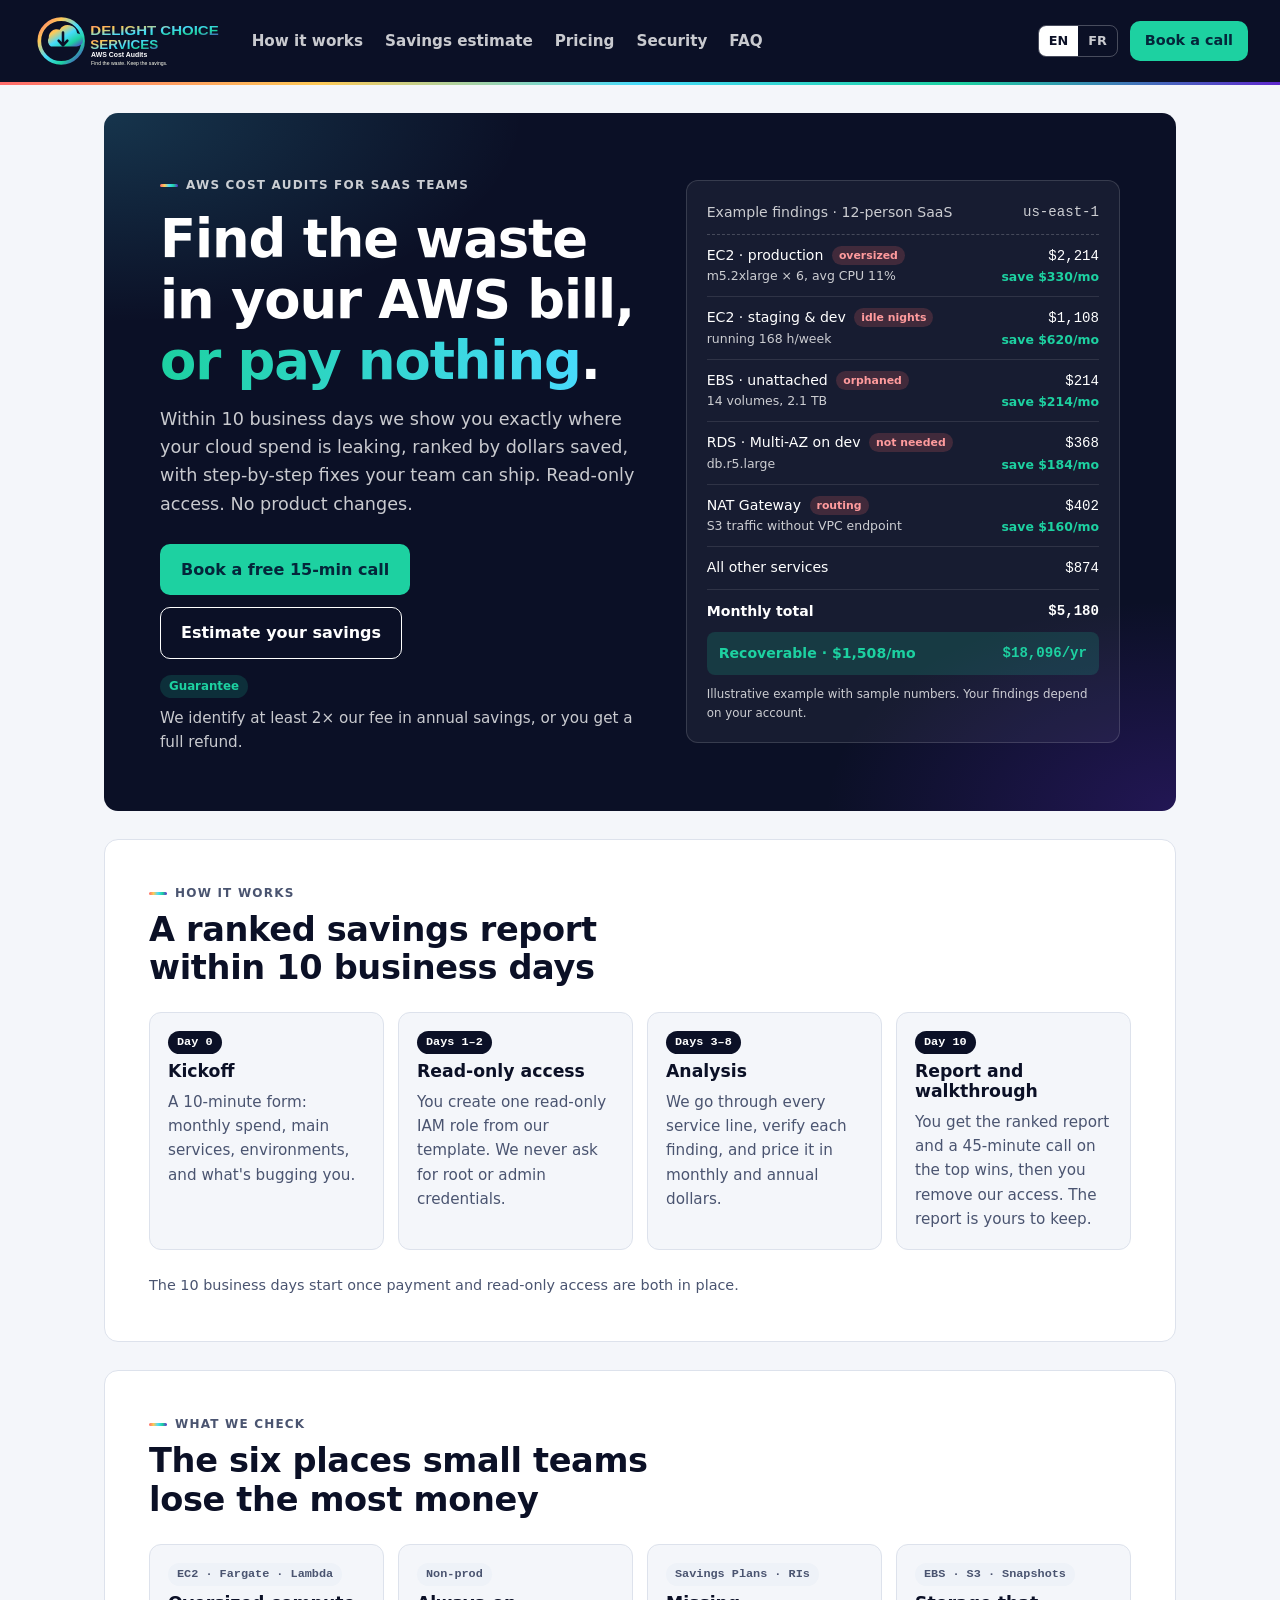
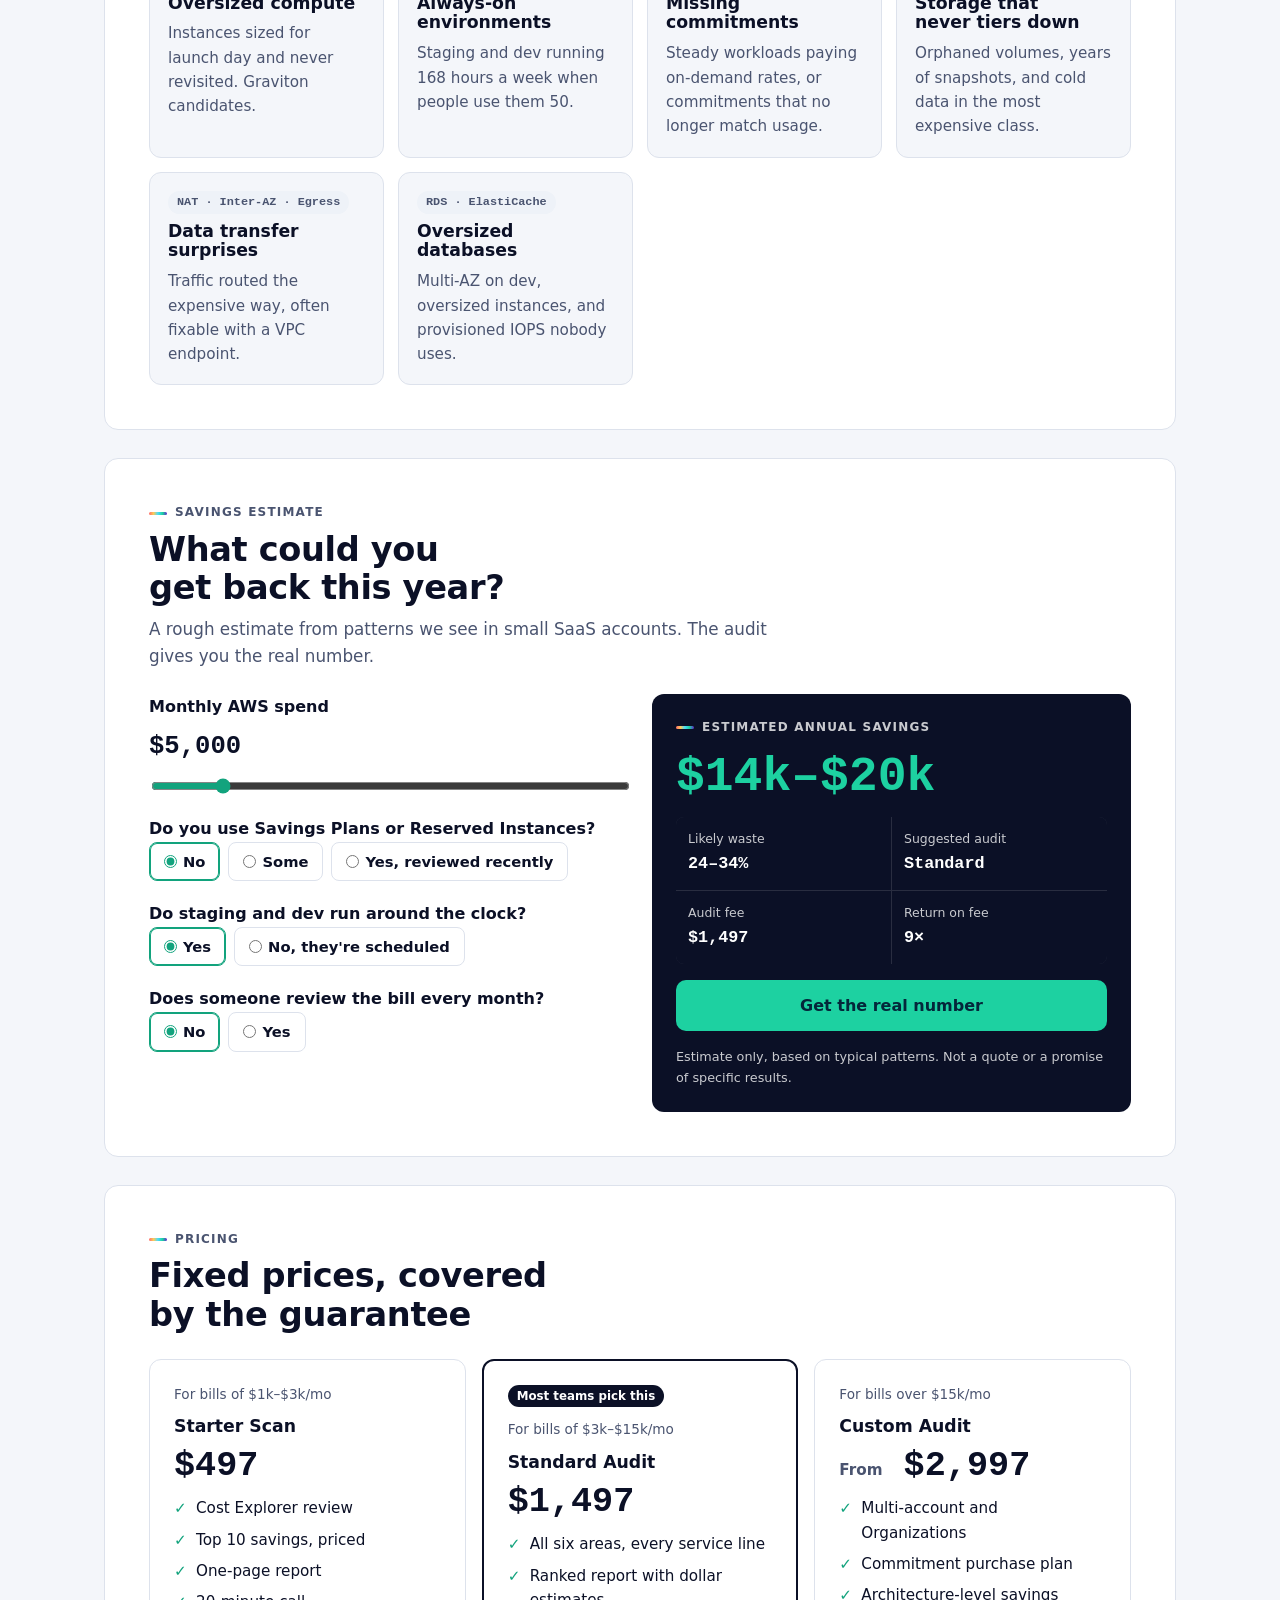
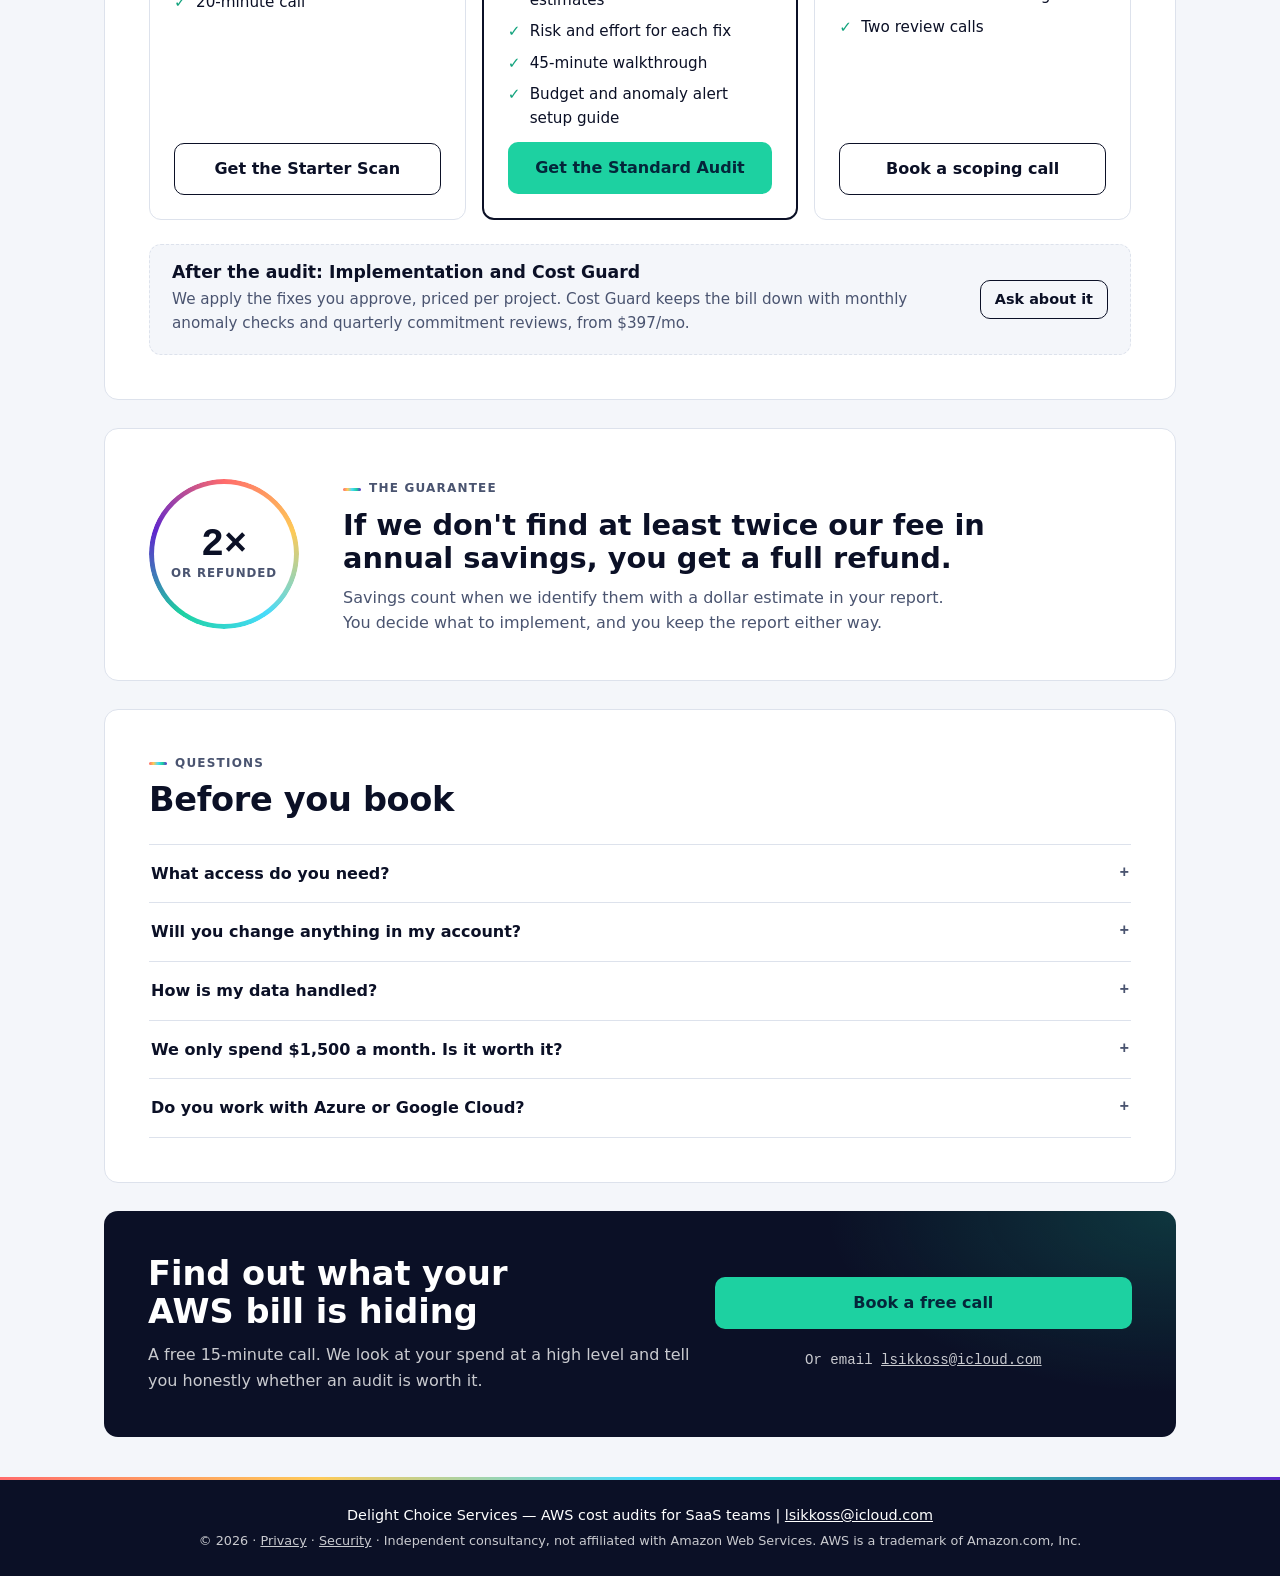
==== commit ee4a52d2: "Rebrand to Delight Choice Services, fix example numbers, add trust page and EN/FR - Rename to Deligh" ====
--- a/public/index.html
+++ b/public/index.html
@@ -3,10 +3,10 @@
 <head>
 <meta charset="utf-8">
 <meta name="viewport" content="width=device-width, initial-scale=1, viewport-fit=cover">
-<title>AWS Cost Audits for SaaS Teams | CloudAudit</title>
-<meta name="description" content="Fixed-price AWS cost audits for SaaS teams. Find 20-30% savings in 7 days with read-only access, guaranteed 2x return on the fee.">
+<title>AWS Cost Audits for SaaS Teams | Delight Choice Services</title>
+<meta name="description" content="Fixed-price AWS cost audits for SaaS teams. A ranked savings report within 10 business days, read-only access, and a full refund if we don't find 2x our fee in annual savings.">
 <meta property="og:title" content="AWS Cost Audits for SaaS Teams">
-<meta property="og:description" content="See where your AWS bill leaks in 7 days. 2x savings guarantee.">
+<meta property="og:description" content="See where your AWS bill leaks within 10 business days. Full refund if we don't find 2x our fee in annual savings.">
 <meta property="og:type" content="website">
 <meta name="theme-color" content="#0b1026">
 <link rel="icon" href="favicon.svg" type="image/svg+xml">
@@ -50,7 +50,7 @@
 /* Top bar */
 .topbar { display: flex; align-items: center; gap: 12px 20px; flex-wrap: wrap; padding: calc(10px + env(safe-area-inset-top, 0px)) clamp(16px, 3vw, 32px) 10px;
   position: sticky; top: 0; z-index: 50; background: var(--navy); border-bottom: 3px solid transparent; border-image: var(--rainbow) 1; }
-.logo { height: 54px; width: auto; max-width: 100%; display: block; }
+.logo { height: 62px; width: auto; max-width: 100%; display: block; }
 .topbar nav { display: flex; flex-wrap: wrap; gap: 2px; }
 .topbar nav a { text-decoration: none; font-weight: 600; font-size: .95rem; padding: 6px 10px; border-radius: 8px; color: var(--soft); }
 .topbar nav a:hover { color: #fff; background: rgba(255, 255, 255, 0.08); }
@@ -92,7 +92,8 @@
 .bill-head { display: flex; justify-content: space-between; gap: 10px; flex-wrap: wrap; color: var(--soft); padding-bottom: 10px; border-bottom: 1px dashed rgba(255, 255, 255, 0.2); }
 .bill-row { display: grid; grid-template-columns: minmax(0, 1fr) auto; gap: 12px; padding-block: 9px; border-bottom: 1px solid rgba(255, 255, 255, 0.1); align-items: baseline; }
 .bill-row small { display: block; color: var(--soft); font-size: .78rem; }
-.bill-row.cut .amt { color: #ff8a8d; text-decoration: line-through; text-decoration-thickness: 2px; }
+.bill-row .amt { text-align: right; }
+.bill-row .sv { display: block; color: var(--teal); font-family: var(--font); font-size: .78rem; font-weight: 600; }
 .tag { display: inline-block; font-size: .68rem; font-weight: 700; padding: 1px 7px; border-radius: 20px; background: rgba(255, 107, 107, 0.18); color: #ff9b9d; margin-left: 4px; vertical-align: 1px; }
 .bill-total { display: grid; grid-template-columns: 1fr auto; gap: 12px; padding-top: 10px; font-weight: 700; }
 .bill-total.save { margin-top: 10px; padding: 10px 12px; border-radius: 8px; background: rgba(29, 209, 161, 0.16); color: var(--teal); }
@@ -126,6 +127,7 @@
 .stat-box span { font-size: .78rem; color: var(--soft); }
 .stat-box b { font-family: var(--mono); font-size: 1.05rem; font-weight: 600; }
 .fine { font-size: .8rem; color: var(--soft); }
+#how .fine { font-size: .9rem; }
 
 /* Pricing */
 .plans { display: grid; grid-template-columns: repeat(3, minmax(0, 1fr)); gap: 16px; align-items: stretch; }
@@ -192,7 +194,7 @@
 
 <header class="topbar">
   <a href="#top" aria-label="Home">
-    <svg class="logo" viewBox="0 0 520 170" role="img" aria-label="CloudAudit logo">
+    <svg class="logo" viewBox="0 0 520 170" role="img" aria-label="Delight Choice Services logo">
       <defs>
         <linearGradient id="lg" x1="0" y1="0" x2="1" y2="1">
           <stop offset="0%" stop-color="#ff6b6b"/><stop offset="25%" stop-color="#feca57"/>
@@ -203,22 +205,23 @@
       <circle cx="80" cy="85" r="60" fill="none" stroke="url(#lg)" stroke-width="10"/>
       <path d="M46 76a22 22 0 0 1 30-22a26 26 0 0 1 48 10a18 18 0 0 1-4 36H52a18 18 0 0 1-6-24z" fill="url(#lg)"/>
       <path d="M85 62v34m-12-12l12 13l12-13" fill="none" stroke="#0b1026" stroke-width="7" stroke-linecap="round" stroke-linejoin="round"/>
-      <text x="160" y="82" font-family="Segoe UI,Arial,sans-serif" font-size="46" font-weight="800" fill="url(#lg)" data-brand-upper>CLOUDAUDIT</text>
-      <text x="162" y="116" font-family="Segoe UI,Arial,sans-serif" font-size="19" font-weight="600" fill="#ffffff">AWS Cost Audits</text>
-      <text x="162" y="140" font-family="Segoe UI,Arial,sans-serif" font-size="13" fill="#ffffee" data-i18n="logo_tag">Find the waste. Keep the savings.</text>
+      <text x="160" y="68" font-family="Segoe UI,Arial,sans-serif" font-size="37" font-weight="800" fill="url(#lg)" textLength="352" lengthAdjust="spacingAndGlyphs">DELIGHT CHOICE</text>
+      <text x="160" y="106" font-family="Segoe UI,Arial,sans-serif" font-size="37" font-weight="800" fill="url(#lg)">SERVICES</text>
+      <text x="162" y="130" font-family="Segoe UI,Arial,sans-serif" font-size="19" font-weight="600" fill="#ffffff">AWS Cost Audits</text>
+      <text x="162" y="152" font-family="Segoe UI,Arial,sans-serif" font-size="14" fill="#ffffee" data-i18n="logo_tag">Find the waste. Keep the savings.</text>
     </svg>
   </a>
   <nav aria-label="Main">
     <a href="#how" data-i18n="nav_how">How it works</a>
     <a href="#calculator" data-i18n="nav_calc">Savings estimate</a>
     <a href="#pricing" data-i18n="nav_pricing">Pricing</a>
+    <a href="trust.html" data-i18n="nav_trust">Security</a>
     <a href="#faq" data-i18n="nav_faq">FAQ</a>
   </nav>
   <div class="right">
     <div class="lang-switch" role="group" aria-label="Language">
       <button type="button" data-lang="en" aria-pressed="true">EN</button>
       <button type="button" data-lang="fr" aria-pressed="false">FR</button>
-      <button type="button" data-lang="es" aria-pressed="false">ES</button>
     </div>
     <a class="btn sm" data-book href="#contact" data-i18n="nav_book">Book a call</a>
   </div>
@@ -228,38 +231,40 @@
   <section class="glass hero">
     <div>
       <span class="kicker" data-i18n="hero_kicker">AWS cost audits for SaaS teams</span>
-      <h1 data-i18n="hero_title" data-html>Cut your AWS bill by <span class="grad">20–30%</span>.</h1>
-      <p class="sub" data-i18n="hero_sub">In 7 days we show you exactly where your cloud spend is leaking, ranked by dollars saved, with step-by-step fixes your team can ship. Read-only access. No product changes.</p>
+      <h1 data-i18n="hero_title" data-html>Find the waste in your AWS bill, <span class="grad">or pay nothing</span>.</h1>
+      <p class="sub" data-i18n="hero_sub">Within 10 business days we show you exactly where your cloud spend is leaking, ranked by dollars saved, with step-by-step fixes your team can ship. Read-only access. No product changes.</p>
       <div class="hero-ctas">
         <a class="btn" data-book href="#contact" data-i18n="hero_cta">Book a free 15-min call</a>
         <a class="btn ghost" href="#calculator" data-i18n="hero_cta2">Estimate your savings</a>
       </div>
-      <p class="hero-note"><span class="pill p3" data-i18n="guarantee_pill">Guarantee</span><span data-i18n="hero_note">We find at least 2× our fee in annual savings, or you pay nothing.</span></p>
+      <p class="hero-note"><span class="pill p3" data-i18n="guarantee_pill">Guarantee</span><span data-i18n="hero_note">We identify at least 2× our fee in annual savings, or you get a full refund.</span></p>
     </div>
     <figure class="bill" style="margin:0" aria-label="Example audit findings on a monthly AWS bill">
       <div class="bill-head"><span data-i18n="bill_title">Example findings · 12-person SaaS</span><span class="num">us-east-1</span></div>
-      <div class="bill-row"><span>EC2 · production<small data-i18n="bill_r1">m5.2xlarge × 6, avg CPU 11%</small></span><span class="num">$2,214</span></div>
-      <div class="bill-row cut"><span>EC2 · staging &amp; dev <span class="tag" data-i18n="bill_t2">idle nights</span><small data-i18n="bill_r2">running 168 h/week</small></span><span class="amt num">$1,108</span></div>
-      <div class="bill-row cut"><span>EBS · unattached <span class="tag" data-i18n="bill_t3">orphaned</span><small data-i18n="bill_r3">14 volumes, 2.1 TB</small></span><span class="amt num">$214</span></div>
-      <div class="bill-row cut"><span>RDS · Multi-AZ on dev <span class="tag" data-i18n="bill_t4">not needed</span><small>db.r5.large</small></span><span class="amt num">$368</span></div>
-      <div class="bill-row cut"><span>NAT Gateway <span class="tag" data-i18n="bill_t5">routing</span><small data-i18n="bill_r5">S3 traffic without VPC endpoint</small></span><span class="amt num">$402</span></div>
+      <div class="bill-row cut"><span>EC2 · production <span class="tag" data-i18n="bill_t1">oversized</span><small data-i18n="bill_r1">m5.2xlarge × 6, avg CPU 11%</small></span><span class="amt num">$2,214<small class="sv" data-i18n="bill_s1">save $330/mo</small></span></div>
+      <div class="bill-row cut"><span>EC2 · staging &amp; dev <span class="tag" data-i18n="bill_t2">idle nights</span><small data-i18n="bill_r2">running 168 h/week</small></span><span class="amt num">$1,108<small class="sv" data-i18n="bill_s2">save $620/mo</small></span></div>
+      <div class="bill-row cut"><span>EBS · unattached <span class="tag" data-i18n="bill_t3">orphaned</span><small data-i18n="bill_r3">14 volumes, 2.1 TB</small></span><span class="amt num">$214<small class="sv" data-i18n="bill_s3">save $214/mo</small></span></div>
+      <div class="bill-row cut"><span>RDS · Multi-AZ on dev <span class="tag" data-i18n="bill_t4">not needed</span><small>db.r5.large</small></span><span class="amt num">$368<small class="sv" data-i18n="bill_s4">save $184/mo</small></span></div>
+      <div class="bill-row cut"><span>NAT Gateway <span class="tag" data-i18n="bill_t5">routing</span><small data-i18n="bill_r5">S3 traffic without VPC endpoint</small></span><span class="amt num">$402<small class="sv" data-i18n="bill_s5">save $160/mo</small></span></div>
+      <div class="bill-row"><span data-i18n="bill_o">All other services</span><span class="amt num">$874</span></div>
       <div class="bill-total"><span data-i18n="bill_total">Monthly total</span><span class="num">$5,180</span></div>
-      <div class="bill-total save"><span data-i18n="bill_save">Recoverable · $1,640/mo</span><span class="num" data-i18n="bill_year">$19,680/yr</span></div>
-      <p class="bill-foot" data-i18n="bill_foot">Illustrative example. Your findings depend on your account.</p>
+      <div class="bill-total save"><span data-i18n="bill_save">Recoverable · $1,508/mo</span><span class="num" data-i18n="bill_year">$18,096/yr</span></div>
+      <p class="bill-foot" data-i18n="bill_foot">Illustrative example with sample numbers. Your findings depend on your account.</p>
     </figure>
   </section>
 
   <section class="glass section" id="how">
     <div class="section-head">
       <span class="kicker" data-i18n="how_kicker">How it works</span>
-      <h2 data-i18n="how_title">Seven days from payment to a ranked savings report</h2>
+      <h2 data-i18n="how_title">A ranked savings report within 10 business days</h2>
     </div>
     <div class="tool-grid">
       <div class="tool-card"><span class="pill p1" data-i18n="day0">Day 0</span><h3 data-i18n="s1_t">Kickoff</h3><p data-i18n="s1_d">A 10-minute form: monthly spend, main services, environments, and what's bugging you.</p></div>
-      <div class="tool-card"><span class="pill p2" data-i18n="day1">Day 1</span><h3 data-i18n="s2_t">Read-only access</h3><p data-i18n="s2_d">You create one read-only IAM role from our template. We never ask for root or admin credentials.</p></div>
-      <div class="tool-card"><span class="pill p4" data-i18n="day16">Days 1–6</span><h3 data-i18n="s3_t">Analysis</h3><p data-i18n="s3_d">We go through every service line, verify each finding, and price it in monthly and annual dollars.</p></div>
-      <div class="tool-card"><span class="pill p3" data-i18n="day7">Day 7</span><h3 data-i18n="s4_t">Walkthrough</h3><p data-i18n="s4_d">A 45-minute call on the top wins, then you remove our access. The report is yours to keep.</p></div>
-    </div>
+      <div class="tool-card"><span class="pill p2" data-i18n="day1">Days 1–2</span><h3 data-i18n="s2_t">Read-only access</h3><p data-i18n="s2_d">You create one read-only IAM role from our template. We never ask for root or admin credentials.</p></div>
+      <div class="tool-card"><span class="pill p4" data-i18n="day16">Days 3–8</span><h3 data-i18n="s3_t">Analysis</h3><p data-i18n="s3_d">We go through every service line, verify each finding, and price it in monthly and annual dollars.</p></div>
+      <div class="tool-card"><span class="pill p3" data-i18n="day7">Day 10</span><h3 data-i18n="s4_t">Report and walkthrough</h3><p data-i18n="s4_d">You get the ranked report and a 45-minute call on the top wins, then you remove our access. The report is yours to keep.</p></div>
+    </div>
+    <p class="fine" data-i18n="how_note">The 10 business days start once payment and read-only access are both in place.</p>
   </section>
 
   <section class="glass section" id="checks">
@@ -367,7 +372,7 @@
   </section>
 
   <section class="glass section guarantee" id="guarantee">
-    <div class="seal" aria-hidden="true"><span><strong>2×</strong><span data-i18n="seal">or it's free</span></span></div>
+    <div class="seal" aria-hidden="true"><span><strong>2×</strong><span data-i18n="seal">or refunded</span></span></div>
     <div>
       <span class="kicker" data-i18n="g_kicker">The guarantee</span>
       <h2 style="margin-top:10px" data-i18n="g_title">If we don't find at least twice our fee in annual savings, you get a full refund.</h2>
@@ -396,21 +401,21 @@
     </div>
     <div class="cta-side">
       <a class="btn block" data-book href="#contact" data-i18n="cta_btn">Book a free call</a>
-      <p class="mail"><span data-i18n="cta_mail">Or email</span> <span data-email>hello@yourdomain.com</span></p>
+      <p class="mail"><span data-i18n="cta_mail">Or email</span> <a data-email href="mailto:lsikkoss@icloud.com">lsikkoss@icloud.com</a></p>
     </div>
   </section>
 </main>
 
 <footer>
-  <span><span data-brand>CloudAudit</span> — <span data-i18n="foot_line">AWS cost audits for SaaS teams</span> | <span data-email>hello@yourdomain.com</span></span>
-  <span class="small">© <span id="year">2026</span> · <a href="privacy.html">Privacy</a> · <span data-i18n="foot_legal">Independent consultancy, not affiliated with Amazon Web Services. AWS is a trademark of Amazon.com, Inc.</span></span>
+  <span><span data-brand>Delight Choice Services</span> — <span data-i18n="foot_line">AWS cost audits for SaaS teams</span> | <a data-email href="mailto:lsikkoss@icloud.com">lsikkoss@icloud.com</a></span>
+  <span class="small">© <span id="year">2026</span> · <a href="privacy.html" data-i18n="foot_privacy">Privacy</a> · <a href="trust.html" data-i18n="nav_trust">Security</a> · <span data-i18n="foot_legal">Independent consultancy, not affiliated with Amazon Web Services. AWS is a trademark of Amazon.com, Inc.</span></span>
 </footer>
 
 <script>
 /* ===== EDIT THESE BEFORE GOING LIVE ===== */
 const CONFIG = {
-  brand: "CloudAudit",                       // your business name
-  email: "hello@yourdomain.com",             // your business email
+  brand: "Delight Choice Services",         // your business name
+  email: "lsikkoss@icloud.com",              // swap for your business email when you have one
   bookingUrl: "",                            // e.g. https://calendly.com/yourname/15min
   stripe: {
     starter: "",                             // Stripe Payment Link for the $497 Starter Scan
@@ -422,21 +427,23 @@
 const I18N = {
   fr: {
     logo_tag: "Trouvez le gaspillage. Gardez les économies.",
-    nav_how: "Fonctionnement", nav_calc: "Estimation", nav_pricing: "Tarifs", nav_faq: "FAQ", nav_book: "Réserver un appel",
+    nav_how: "Fonctionnement", nav_calc: "Estimation", nav_pricing: "Tarifs", nav_trust: "Sécurité", nav_faq: "FAQ", nav_book: "Réserver un appel",
     hero_kicker: "Audits de coûts AWS pour équipes SaaS",
-    hero_title: 'Réduisez votre facture AWS de <span class="grad">20 à 30 %</span>.',
-    hero_sub: "En 7 jours, nous vous montrons exactement où votre budget cloud fuit, classé par dollars économisés, avec des correctifs étape par étape. Accès en lecture seule. Aucun changement à votre produit.",
+    hero_title: 'Trouvez le gaspillage dans votre facture AWS, <span class="grad">ou ne payez rien</span>.',
+    hero_sub: "En 10 jours ouvrables, nous vous montrons exactement où votre budget cloud fuit, classé par dollars économisés, avec des correctifs étape par étape. Accès en lecture seule. Aucun changement à votre produit.",
     hero_cta: "Réserver un appel gratuit de 15 min", hero_cta2: "Estimer vos économies",
-    guarantee_pill: "Garantie", hero_note: "Nous trouvons au moins 2× nos honoraires en économies annuelles, ou vous ne payez rien.",
-    bill_title: "Exemple · SaaS de 12 personnes", bill_r1: "m5.2xlarge × 6, CPU moyen 11 %", bill_t2: "inactif la nuit", bill_r2: "allumé 168 h/semaine",
+    guarantee_pill: "Garantie", hero_note: "Nous identifions au moins 2× nos honoraires en économies annuelles, sinon vous êtes remboursé intégralement.",
+    bill_title: "Exemple · SaaS de 12 personnes", bill_r1: "m5.2xlarge × 6, CPU moyen 11 %", bill_t1: "surdimensionné", bill_t2: "inactif la nuit", bill_r2: "allumé 168 h/semaine",
     bill_t3: "orphelins", bill_r3: "14 volumes, 2,1 To", bill_t4: "inutile", bill_t5: "routage", bill_r5: "trafic S3 sans point de terminaison VPC",
-    bill_total: "Total mensuel", bill_save: "Récupérable · 1 640 $/mois", bill_year: "19 680 $/an", bill_foot: "Exemple illustratif. Vos résultats dépendent de votre compte.",
-    how_kicker: "Fonctionnement", how_title: "Sept jours entre le paiement et un rapport d'économies classé",
-    day0: "Jour 0", day1: "Jour 1", day16: "Jours 1 à 6", day7: "Jour 7",
+    bill_s1: "économie 330 $/mois", bill_s2: "économie 620 $/mois", bill_s3: "économie 214 $/mois", bill_s4: "économie 184 $/mois", bill_s5: "économie 160 $/mois", bill_o: "Tous les autres services",
+    bill_total: "Total mensuel", bill_save: "Récupérable · 1 508 $/mois", bill_year: "18 096 $/an", bill_foot: "Exemple illustratif avec des chiffres fictifs. Vos résultats dépendent de votre compte.",
+    how_kicker: "Fonctionnement", how_title: "Un rapport d'économies classé en 10 jours ouvrables",
+    how_note: "Les 10 jours ouvrables commencent lorsque le paiement et l'accès en lecture seule sont en place.",
+    day0: "Jour 0", day1: "Jours 1 à 2", day16: "Jours 3 à 8", day7: "Jour 10",
     s1_t: "Lancement", s1_d: "Un formulaire de 10 minutes : dépenses mensuelles, services principaux, environnements et ce qui vous préoccupe.",
     s2_t: "Accès en lecture seule", s2_d: "Vous créez un rôle IAM en lecture seule à partir de notre modèle. Jamais d'identifiants root ou admin.",
     s3_t: "Analyse", s3_d: "Nous passons chaque ligne de service en revue, vérifions chaque constat et le chiffrons en dollars par mois et par an.",
-    s4_t: "Présentation", s4_d: "Un appel de 45 minutes sur les gains principaux, puis vous retirez notre accès. Le rapport vous appartient.",
+    s4_t: "Rapport et présentation", s4_d: "Vous recevez le rapport classé et un appel de 45 minutes sur les gains principaux, puis vous retirez notre accès. Le rapport vous appartient.",
     chk_kicker: "Ce que nous vérifions", chk_title: "Les six endroits où les petites équipes perdent le plus d'argent",
     c1_t: "Calcul surdimensionné", c1_d: "Des instances dimensionnées pour le lancement et jamais revues. Candidats à Graviton.",
     c2_p: "Hors production", c2_t: "Environnements toujours allumés", c2_d: "Staging et dev tournent 168 heures par semaine alors qu'on les utilise 50.",
@@ -454,7 +461,7 @@
     pl_badge: "Le choix le plus courant", pl2_fit: "Factures de 3 k$ à 15 k$/mois", pl2_a: "Les six domaines, chaque ligne de service", pl2_b: "Rapport classé avec estimations en dollars", pl2_c: "Risque et effort pour chaque correctif", pl2_d: "Présentation de 45 minutes", pl2_e: "Guide de mise en place des alertes de budget", pl2_cta: "Choisir le Standard Audit",
     pl3_fit: "Factures de plus de 15 k$/mois", from: "Dès", pl3_a: "Multi-comptes et Organizations", pl3_b: "Plan d'achat d'engagements", pl3_c: "Économies au niveau de l'architecture", pl3_d: "Deux appels de revue", pl3_cta: "Réserver un appel de cadrage",
     add_t: "Après l'audit : mise en œuvre et Cost Guard", add_d: "Nous appliquons les correctifs que vous approuvez, au forfait. Cost Guard maintient la facture basse avec un suivi mensuel des anomalies et une revue trimestrielle des engagements, dès 397 $/mois.", add_cta: "En savoir plus",
-    seal: "ou c'est gratuit", g_kicker: "La garantie", g_title: "Si nous ne trouvons pas au moins deux fois nos honoraires en économies annuelles, vous êtes remboursé intégralement.",
+    seal: "ou remboursé", g_kicker: "La garantie", g_title: "Si nous ne trouvons pas au moins deux fois nos honoraires en économies annuelles, vous êtes remboursé intégralement.",
     g_text: "Les économies comptent dès que nous les identifions avec une estimation en dollars dans votre rapport. Vous décidez quoi mettre en œuvre, et vous gardez le rapport dans tous les cas.",
     faq_kicker: "Questions", faq_title: "Avant de réserver",
     f1_q: "De quel accès avez-vous besoin ?", f1_a: "Un rôle IAM en lecture seule dans votre compte, créé à partir d'un modèle que nous envoyons. Il voit les coûts et la configuration mais ne peut rien modifier, créer ou supprimer, ni lire vos fichiers ou bases de données. Vous le supprimez à la fin de l'audit.",
@@ -465,67 +472,25 @@
     cta_title: "Découvrez ce que cache votre facture AWS", cta_text: "Un appel gratuit de 15 minutes. Nous regardons vos dépenses dans les grandes lignes et vous disons honnêtement si un audit en vaut la peine.",
     cta_btn: "Réserver un appel gratuit", cta_mail: "Ou écrivez à",
     foot_line: "Audits de coûts AWS pour équipes SaaS", foot_legal: "Cabinet indépendant, non affilié à Amazon Web Services. AWS est une marque d'Amazon.com, Inc.",
-    under: "moins de 1×", fromfee: "dès "
-  },
-  es: {
-    logo_tag: "Encuentra el desperdicio. Quédate con el ahorro.",
-    nav_how: "Cómo funciona", nav_calc: "Estimación", nav_pricing: "Precios", nav_faq: "Preguntas", nav_book: "Reservar llamada",
-    hero_kicker: "Auditorías de costos de AWS para equipos SaaS",
-    hero_title: 'Reduce tu factura de AWS un <span class="grad">20–30 %</span>.',
-    hero_sub: "En 7 días te mostramos exactamente dónde se escapa tu gasto en la nube, ordenado por dólares ahorrados, con correcciones paso a paso. Acceso de solo lectura. Sin cambios en tu producto.",
-    hero_cta: "Reserva una llamada gratis de 15 min", hero_cta2: "Calcula tu ahorro",
-    guarantee_pill: "Garantía", hero_note: "Encontramos al menos 2× nuestra tarifa en ahorro anual, o no pagas nada.",
-    bill_title: "Ejemplo · SaaS de 12 personas", bill_r1: "m5.2xlarge × 6, CPU media 11 %", bill_t2: "inactivo de noche", bill_r2: "encendido 168 h/semana",
-    bill_t3: "huérfanos", bill_r3: "14 volúmenes, 2,1 TB", bill_t4: "innecesario", bill_t5: "enrutamiento", bill_r5: "tráfico S3 sin endpoint de VPC",
-    bill_total: "Total mensual", bill_save: "Recuperable · $1,640/mes", bill_year: "$19,680/año", bill_foot: "Ejemplo ilustrativo. Tus resultados dependen de tu cuenta.",
-    how_kicker: "Cómo funciona", how_title: "Siete días desde el pago hasta un informe de ahorro ordenado",
-    day0: "Día 0", day1: "Día 1", day16: "Días 1–6", day7: "Día 7",
-    s1_t: "Inicio", s1_d: "Un formulario de 10 minutos: gasto mensual, servicios principales, entornos y lo que te preocupa.",
-    s2_t: "Acceso de solo lectura", s2_d: "Creas un rol IAM de solo lectura con nuestra plantilla. Nunca pedimos credenciales root ni de administrador.",
-    s3_t: "Análisis", s3_d: "Revisamos cada línea de servicio, verificamos cada hallazgo y lo valoramos en dólares mensuales y anuales.",
-    s4_t: "Presentación", s4_d: "Una llamada de 45 minutos sobre los mayores ahorros; luego retiras nuestro acceso. El informe es tuyo.",
-    chk_kicker: "Qué revisamos", chk_title: "Los seis lugares donde los equipos pequeños pierden más dinero",
-    c1_t: "Cómputo sobredimensionado", c1_d: "Instancias dimensionadas para el lanzamiento y nunca revisadas. Candidatas a Graviton.",
-    c2_p: "No producción", c2_t: "Entornos siempre encendidos", c2_d: "Staging y dev funcionan 168 horas a la semana cuando se usan 50.",
-    c3_t: "Compromisos que faltan", c3_d: "Cargas estables pagando tarifa bajo demanda, o compromisos que ya no coinciden con el uso.",
-    c4_t: "Almacenamiento que nunca baja de nivel", c4_d: "Volúmenes huérfanos, años de snapshots y datos fríos en la clase más cara.",
-    c5_t: "Sorpresas en transferencia de datos", c5_d: "Tráfico enrutado por el camino más caro, a menudo corregible con un endpoint de VPC.",
-    c6_t: "Bases de datos sobredimensionadas", c6_d: "Multi-AZ en dev, instancias demasiado grandes e IOPS aprovisionados sin uso.",
-    calc_kicker: "Estimación", calc_title: "¿Cuánto podrías recuperar este año?", calc_sub: "Una estimación basada en lo que vemos en cuentas SaaS pequeñas. La auditoría te da la cifra real.",
-    q_spend: "Gasto mensual en AWS", q_commit: "¿Usas Savings Plans o instancias reservadas?", q_nonprod: "¿Staging y dev funcionan todo el día?", q_review: "¿Alguien revisa la factura cada mes?",
-    a_no: "No", a_some: "Algunos", a_reviewed: "Sí, revisados hace poco", a_yes: "Sí", a_sched: "No, están programados",
-    est_label: "Ahorro anual estimado", st_waste: "Desperdicio probable", st_plan: "Auditoría sugerida", st_fee: "Tarifa", st_roi: "Retorno sobre tarifa",
-    calc_cta: "Obtén la cifra real", calc_fine: "Solo una estimación basada en patrones típicos. No es una cotización ni una promesa de resultados.",
-    pr_kicker: "Precios", pr_title: "Precios fijos, cubiertos por la garantía",
-    pl1_fit: "Facturas de $1k–$3k/mes", pl1_a: "Revisión de Cost Explorer", pl1_b: "Los 10 mayores ahorros, valorados", pl1_c: "Informe de una página", pl1_d: "Llamada de 20 minutos", pl1_cta: "Elegir Starter Scan",
-    pl_badge: "La opción más elegida", pl2_fit: "Facturas de $3k–$15k/mes", pl2_a: "Las seis áreas, cada línea de servicio", pl2_b: "Informe ordenado con estimaciones en dólares", pl2_c: "Riesgo y esfuerzo de cada corrección", pl2_d: "Presentación de 45 minutos", pl2_e: "Guía para configurar alertas de presupuesto", pl2_cta: "Elegir Standard Audit",
-    pl3_fit: "Facturas de más de $15k/mes", from: "Desde", pl3_a: "Varias cuentas y Organizations", pl3_b: "Plan de compra de compromisos", pl3_c: "Ahorro a nivel de arquitectura", pl3_d: "Dos llamadas de revisión", pl3_cta: "Reservar llamada de alcance",
-    add_t: "Después de la auditoría: implementación y Cost Guard", add_d: "Aplicamos las correcciones que apruebes, con precio por proyecto. Cost Guard mantiene la factura baja con revisión mensual de anomalías y revisión trimestral de compromisos, desde $397/mes.", add_cta: "Pregunta por ello",
-    seal: "o es gratis", g_kicker: "La garantía", g_title: "Si no encontramos al menos el doble de nuestra tarifa en ahorro anual, te devolvemos todo.",
-    g_text: "El ahorro cuenta cuando lo identificamos con una estimación en dólares en tu informe. Tú decides qué implementar y te quedas con el informe en cualquier caso.",
-    faq_kicker: "Preguntas", faq_title: "Antes de reservar",
-    f1_q: "¿Qué acceso necesitan?", f1_a: "Un rol IAM de solo lectura en tu cuenta, creado con una plantilla que enviamos. Puede ver costos y configuración, pero no puede cambiar, crear ni borrar nada, ni leer tus archivos o bases de datos. Lo eliminas al terminar la auditoría.",
-    f2_q: "¿Van a cambiar algo en mi cuenta?", f2_a: "No. La auditoría es de solo lectura. Si quieres ayuda para aplicar las correcciones, es un proyecto de implementación aparte, con acceso limitado que tú apruebas.",
-    f3_q: "¿Cómo tratan mis datos?", f3_a: "Firmamos un acuerdo de confidencialidad si lo pides, guardamos los datos de facturación solo para la auditoría y los borramos dentro de los 30 días siguientes a la entrega.",
-    f4_q: "Solo gastamos $1,500 al mes. ¿Vale la pena?", f4_a: "El Starter Scan está pensado para ese tamaño. Por debajo de unos $1,000 al mes, el ahorro rara vez justifica una auditoría pagada, y te lo diremos en la llamada.",
-    f5_q: "¿Trabajan con Azure o Google Cloud?", f5_a: "Por ahora nos centramos en AWS. Coméntalo en la llamada si usas varias nubes.",
-    cta_title: "Descubre lo que esconde tu factura de AWS", cta_text: "Una llamada gratis de 15 minutos. Revisamos tu gasto a grandes rasgos y te decimos con honestidad si una auditoría vale la pena.",
-    cta_btn: "Reservar llamada gratis", cta_mail: "O escribe a",
-    foot_line: "Auditorías de costos de AWS para equipos SaaS", foot_legal: "Consultoría independiente, sin afiliación con Amazon Web Services. AWS es una marca de Amazon.com, Inc.",
-    under: "menos de 1×", fromfee: "desde "
+    foot_privacy: "Confidentialité", under: "moins de 1×", fromfee: "dès "
   }
 };
 
 /* Config wiring */
 document.querySelectorAll("[data-brand]").forEach(el => el.textContent = CONFIG.brand);
 document.querySelectorAll("[data-brand-upper]").forEach(el => el.textContent = CONFIG.brand.toUpperCase());
-document.querySelectorAll("[data-email]").forEach(el => el.textContent = CONFIG.email);
+document.querySelectorAll("[data-email]").forEach(el => { el.textContent = CONFIG.email; el.href = "mailto:" + CONFIG.email; });
 document.getElementById("year").textContent = new Date().getFullYear();
 const ext = (a, url) => { a.href = url; a.target = "_blank"; a.rel = "noopener"; };
-if (CONFIG.bookingUrl) document.querySelectorAll("[data-book]").forEach(a => ext(a, CONFIG.bookingUrl));
+const mailto = subject => "mailto:" + CONFIG.email + "?subject=" + encodeURIComponent(subject);
+document.querySelectorAll("[data-book]").forEach(a => {
+  if (CONFIG.bookingUrl) ext(a, CONFIG.bookingUrl); else a.href = mailto("Free 15-minute AWS bill review");
+});
 document.querySelectorAll("[data-pay]").forEach(a => {
   const link = CONFIG.stripe[a.dataset.pay];
-  if (link) ext(a, link); else if (CONFIG.bookingUrl) ext(a, CONFIG.bookingUrl);
+  if (link) ext(a, link);
+  else if (CONFIG.bookingUrl) ext(a, CONFIG.bookingUrl);
+  else a.href = mailto((a.dataset.pay === "starter" ? "Starter Scan" : "Standard Audit") + " request");
 });
 
 /* Language switch */
@@ -577,8 +542,8 @@
 document.getElementById("calc-form").addEventListener("input", update);
 document.getElementById("calc-form").addEventListener("submit", e => e.preventDefault());
 
-let saved = "en";
-try { saved = localStorage.getItem("site-lang") || "en"; } catch (e) {}
+let saved = (navigator.language || "en").toLowerCase().startsWith("fr") ? "fr" : "en";
+try { saved = localStorage.getItem("site-lang") || saved; } catch (e) {}
 setLang(saved);
 </script>
 
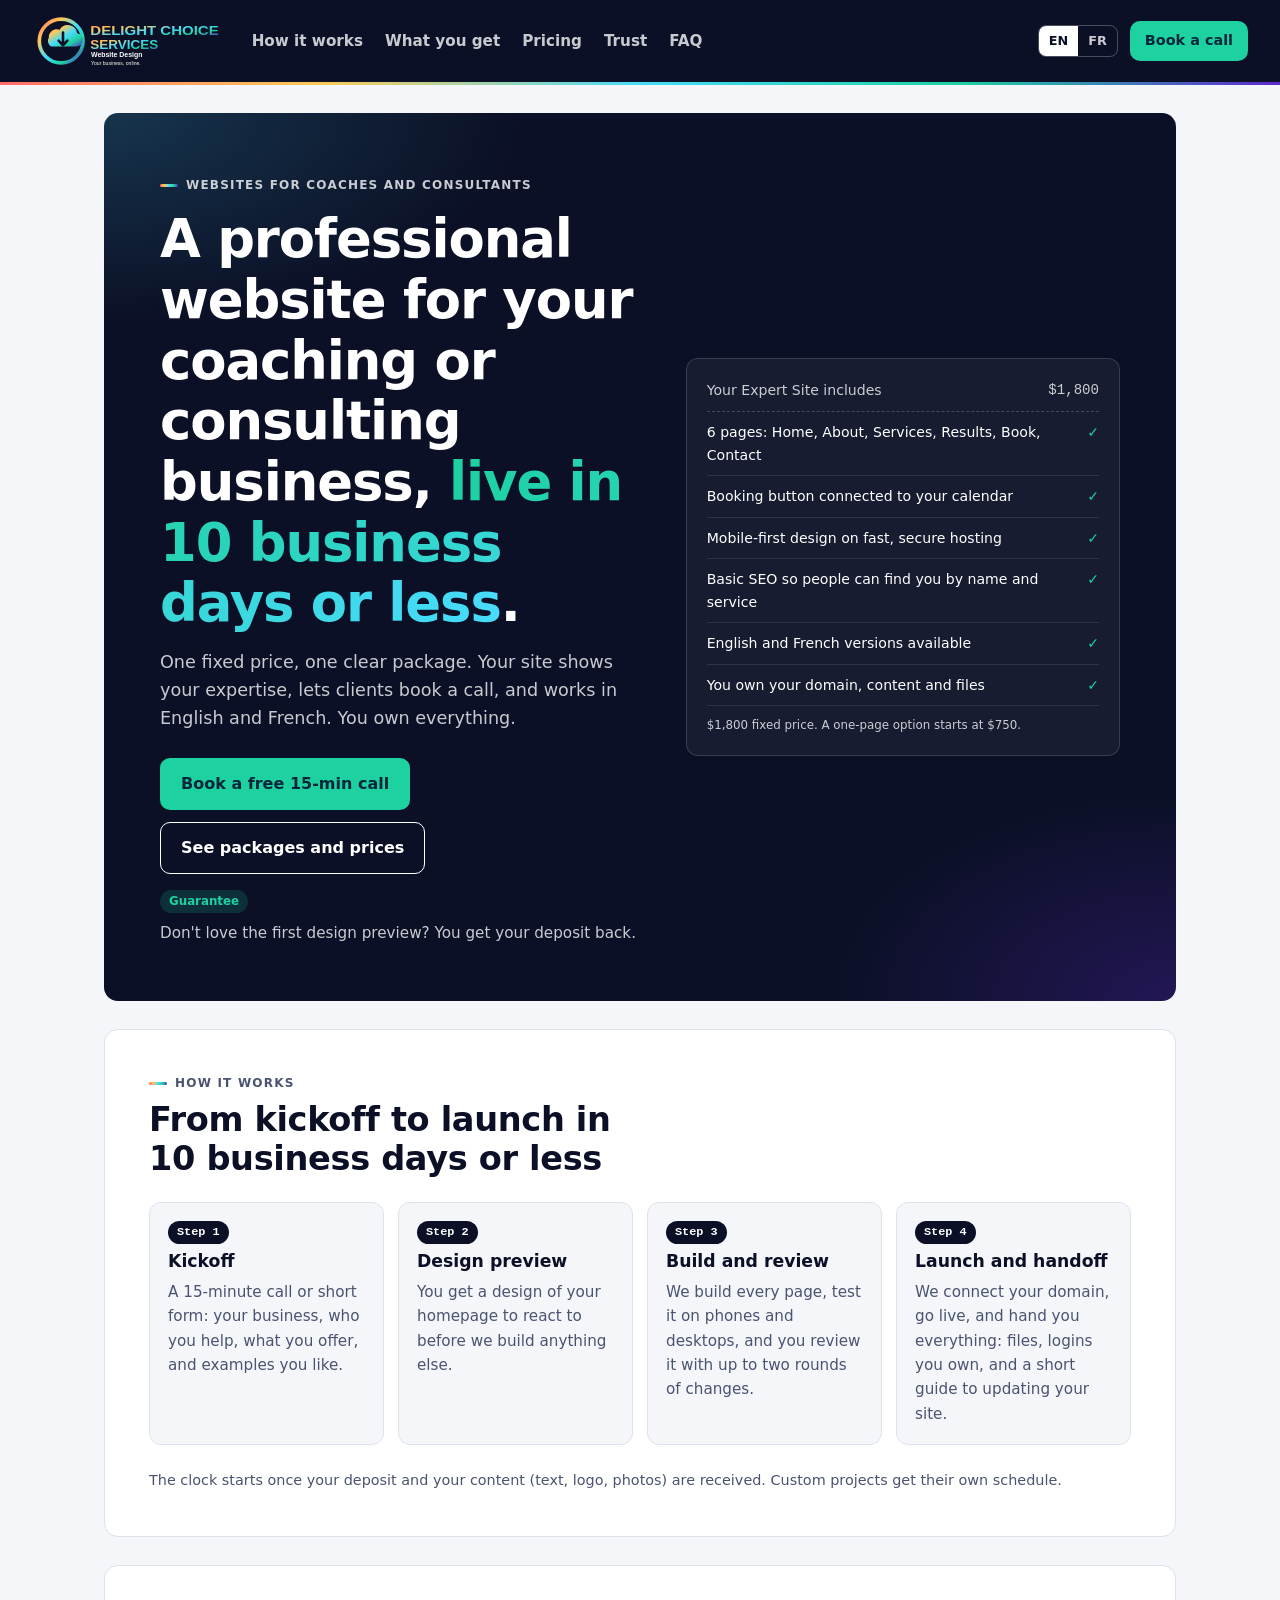
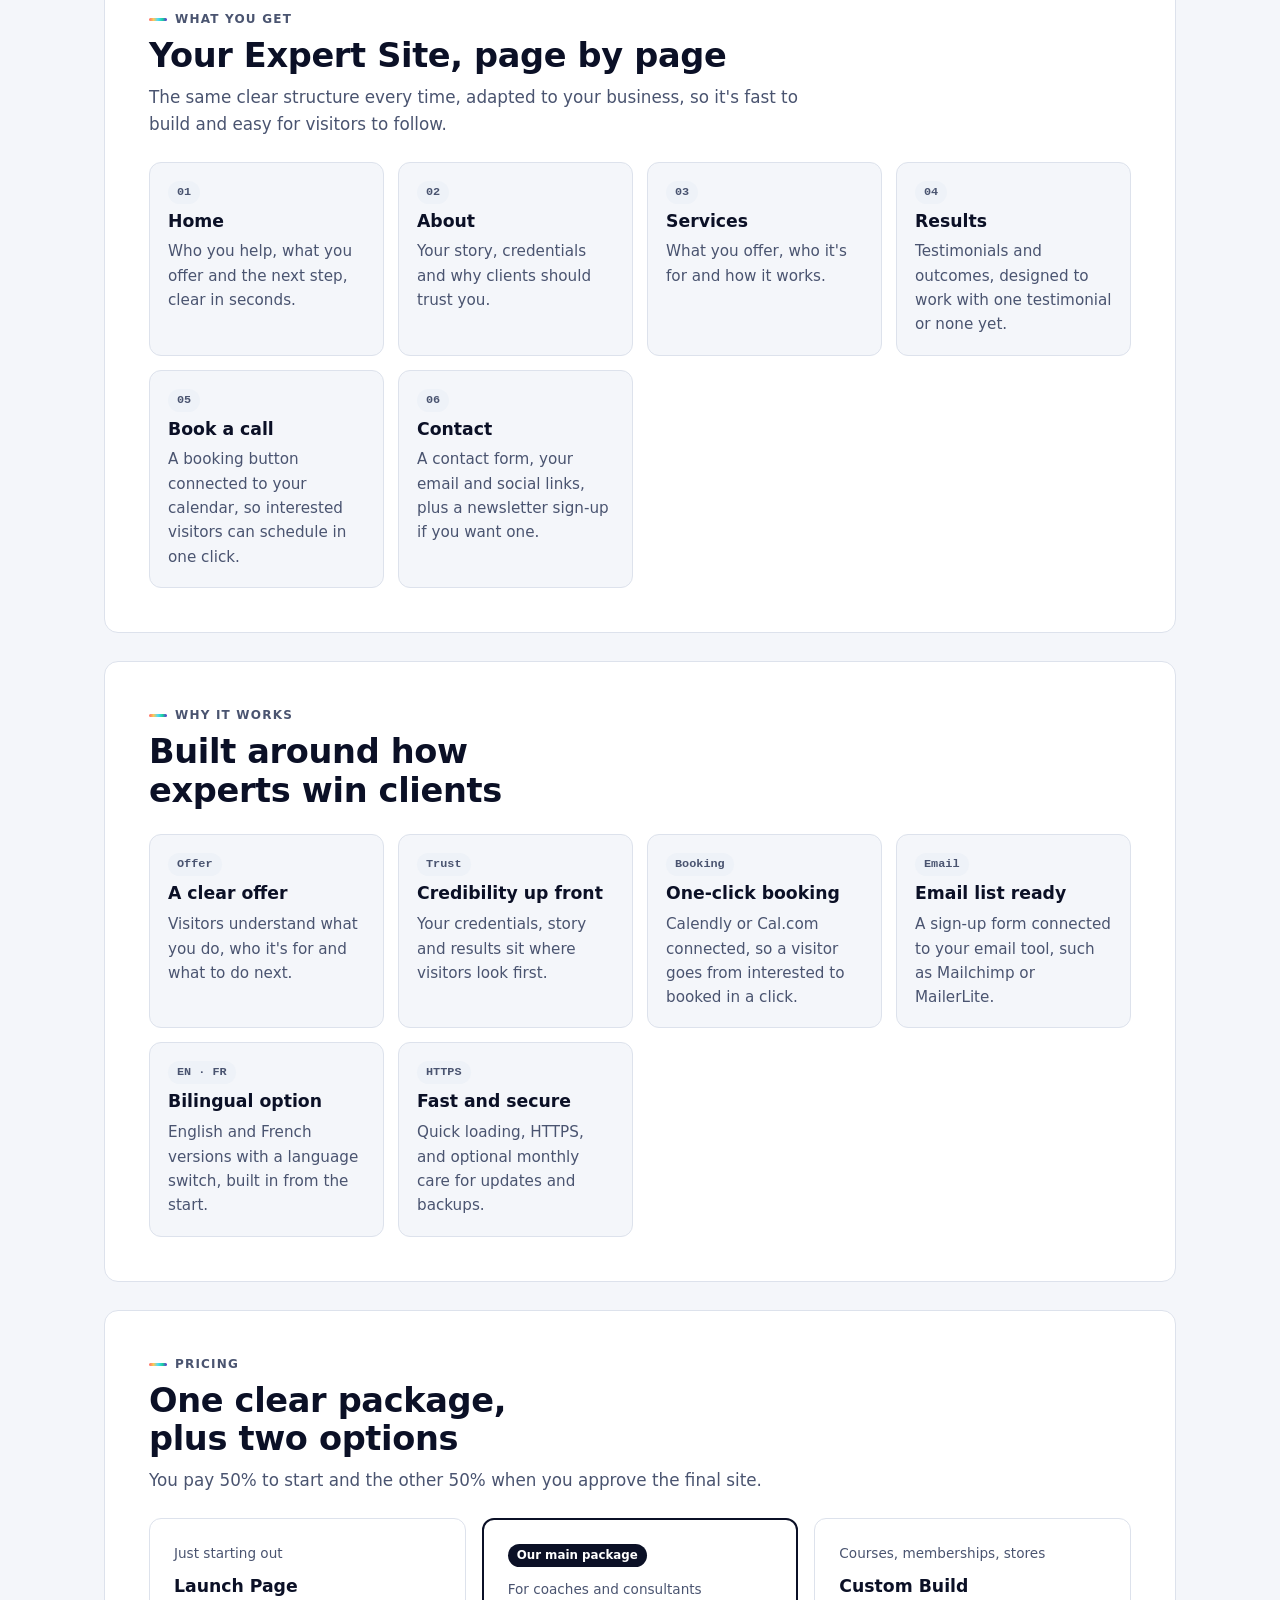
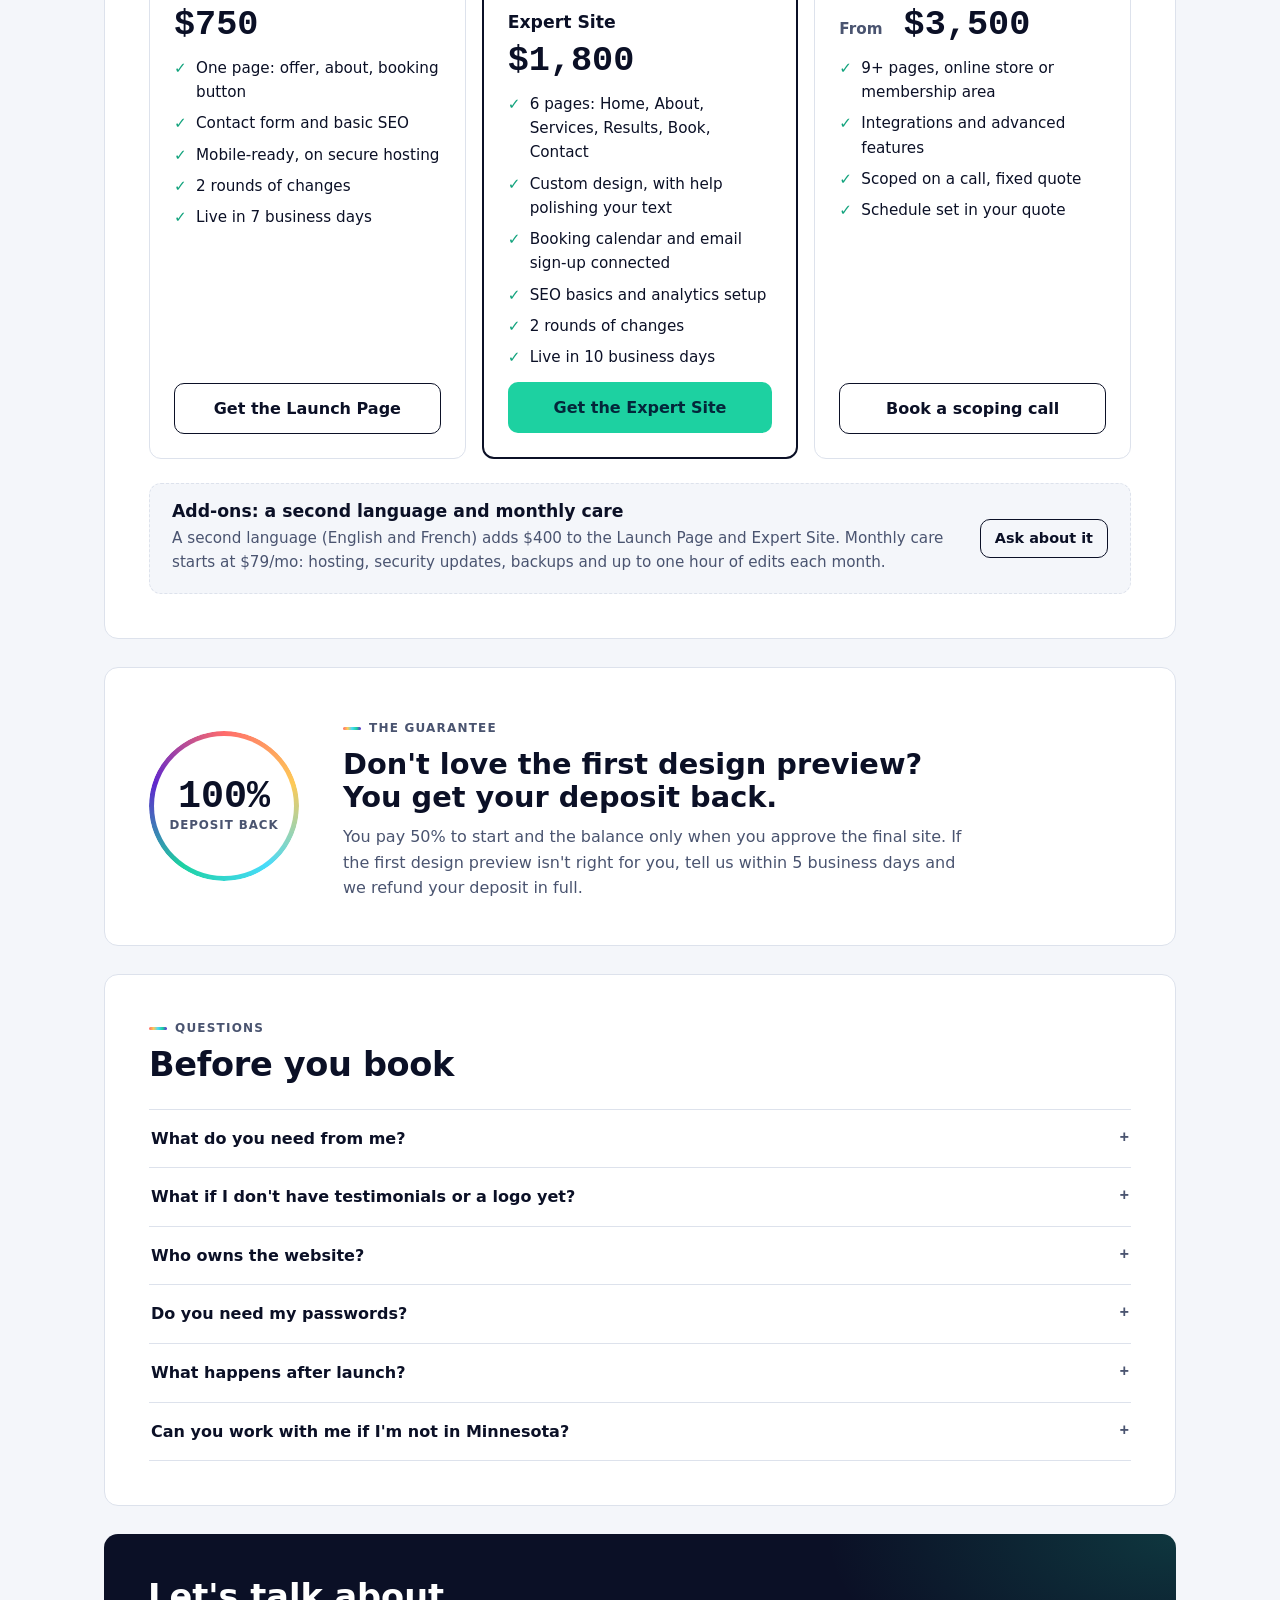
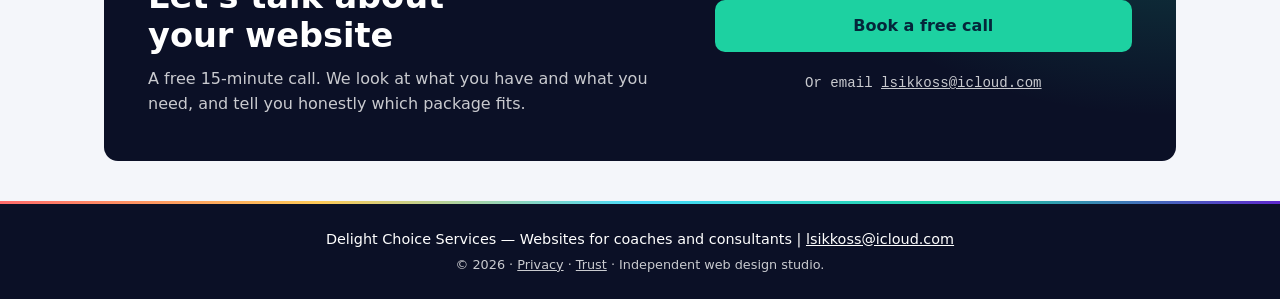
==== commit 693b69ef: "Pivot site to website design: packages, trust page, privacy, docs; remove AWS role files Co-Authored" ====
--- a/public/index.html
+++ b/public/index.html
@@ -3,10 +3,10 @@
 <head>
 <meta charset="utf-8">
 <meta name="viewport" content="width=device-width, initial-scale=1, viewport-fit=cover">
-<title>AWS Cost Audits for SaaS Teams | Delight Choice Services</title>
-<meta name="description" content="Fixed-price AWS cost audits for SaaS teams. A ranked savings report within 10 business days, read-only access, and a full refund if we don't find 2x our fee in annual savings.">
-<meta property="og:title" content="AWS Cost Audits for SaaS Teams">
-<meta property="og:description" content="See where your AWS bill leaks within 10 business days. Full refund if we don't find 2x our fee in annual savings.">
+<title>Websites for Coaches and Consultants | Delight Choice Services</title>
+<meta name="description" content="A fixed-price website for coaches and consultants: six pages, booking button, English and French, live in 10 business days or less, with your deposit back if you don't love the first design preview.">
+<meta property="og:title" content="Websites for Coaches and Consultants">
+<meta property="og:description" content="One fixed price, one clear package. Live in 10 business days or less. Deposit back if you don't love the first preview.">
 <meta property="og:type" content="website">
 <meta name="theme-color" content="#0b1026">
 <link rel="icon" href="favicon.svg" type="image/svg+xml">
@@ -185,12 +185,15 @@
   .right { margin-left: 0; }
 }
 @media (prefers-reduced-motion: reduce) { * { transition: none !important; } }
+
+/* web design additions */
+.bill-row .ok { color: var(--teal); font-weight: 800; }
+.fine { font-size: .8rem; color: var(--soft); }
+#how .fine { font-size: .9rem; }
+.files { display: flex; gap: 10px; flex-wrap: wrap; }
 </style>
 </head>
 <body>
-
-
-
 
 <header class="topbar">
   <a href="#top" aria-label="Home">
@@ -207,15 +210,15 @@
       <path d="M85 62v34m-12-12l12 13l12-13" fill="none" stroke="#0b1026" stroke-width="7" stroke-linecap="round" stroke-linejoin="round"/>
       <text x="160" y="68" font-family="Segoe UI,Arial,sans-serif" font-size="37" font-weight="800" fill="url(#lg)" textLength="352" lengthAdjust="spacingAndGlyphs">DELIGHT CHOICE</text>
       <text x="160" y="106" font-family="Segoe UI,Arial,sans-serif" font-size="37" font-weight="800" fill="url(#lg)">SERVICES</text>
-      <text x="162" y="130" font-family="Segoe UI,Arial,sans-serif" font-size="19" font-weight="600" fill="#ffffff">AWS Cost Audits</text>
-      <text x="162" y="152" font-family="Segoe UI,Arial,sans-serif" font-size="14" fill="#ffffee" data-i18n="logo_tag">Find the waste. Keep the savings.</text>
+      <text x="162" y="130" font-family="Segoe UI,Arial,sans-serif" font-size="19" font-weight="600" fill="#ffffff">Website Design</text>
+      <text x="162" y="152" font-family="Segoe UI,Arial,sans-serif" font-size="14" fill="#ffffee" data-i18n="logo_tag">Your business, online.</text>
     </svg>
   </a>
   <nav aria-label="Main">
     <a href="#how" data-i18n="nav_how">How it works</a>
-    <a href="#calculator" data-i18n="nav_calc">Savings estimate</a>
+    <a href="#pages" data-i18n="nav_pages">What you get</a>
     <a href="#pricing" data-i18n="nav_pricing">Pricing</a>
-    <a href="trust.html" data-i18n="nav_trust">Security</a>
+    <a href="trust.html" data-i18n="nav_trust">Trust</a>
     <a href="#faq" data-i18n="nav_faq">FAQ</a>
   </nav>
   <div class="right">
@@ -230,153 +233,117 @@
 <main id="top">
   <section class="glass hero">
     <div>
-      <span class="kicker" data-i18n="hero_kicker">AWS cost audits for SaaS teams</span>
-      <h1 data-i18n="hero_title" data-html>Find the waste in your AWS bill, <span class="grad">or pay nothing</span>.</h1>
-      <p class="sub" data-i18n="hero_sub">Within 10 business days we show you exactly where your cloud spend is leaking, ranked by dollars saved, with step-by-step fixes your team can ship. Read-only access. No product changes.</p>
+      <span class="kicker" data-i18n="hero_kicker">Websites for coaches and consultants</span>
+      <h1 data-i18n="hero_title" data-html>A professional website for your coaching or consulting business, <span class="grad">live in 10 business days or less</span>.</h1>
+      <p class="sub" data-i18n="hero_sub">One fixed price, one clear package. Your site shows your expertise, lets clients book a call, and works in English and French. You own everything.</p>
       <div class="hero-ctas">
         <a class="btn" data-book href="#contact" data-i18n="hero_cta">Book a free 15-min call</a>
-        <a class="btn ghost" href="#calculator" data-i18n="hero_cta2">Estimate your savings</a>
+        <a class="btn ghost" href="#pricing" data-i18n="hero_cta2">See packages and prices</a>
       </div>
-      <p class="hero-note"><span class="pill p3" data-i18n="guarantee_pill">Guarantee</span><span data-i18n="hero_note">We identify at least 2× our fee in annual savings, or you get a full refund.</span></p>
-    </div>
-    <figure class="bill" style="margin:0" aria-label="Example audit findings on a monthly AWS bill">
-      <div class="bill-head"><span data-i18n="bill_title">Example findings · 12-person SaaS</span><span class="num">us-east-1</span></div>
-      <div class="bill-row cut"><span>EC2 · production <span class="tag" data-i18n="bill_t1">oversized</span><small data-i18n="bill_r1">m5.2xlarge × 6, avg CPU 11%</small></span><span class="amt num">$2,214<small class="sv" data-i18n="bill_s1">save $330/mo</small></span></div>
-      <div class="bill-row cut"><span>EC2 · staging &amp; dev <span class="tag" data-i18n="bill_t2">idle nights</span><small data-i18n="bill_r2">running 168 h/week</small></span><span class="amt num">$1,108<small class="sv" data-i18n="bill_s2">save $620/mo</small></span></div>
-      <div class="bill-row cut"><span>EBS · unattached <span class="tag" data-i18n="bill_t3">orphaned</span><small data-i18n="bill_r3">14 volumes, 2.1 TB</small></span><span class="amt num">$214<small class="sv" data-i18n="bill_s3">save $214/mo</small></span></div>
-      <div class="bill-row cut"><span>RDS · Multi-AZ on dev <span class="tag" data-i18n="bill_t4">not needed</span><small>db.r5.large</small></span><span class="amt num">$368<small class="sv" data-i18n="bill_s4">save $184/mo</small></span></div>
-      <div class="bill-row cut"><span>NAT Gateway <span class="tag" data-i18n="bill_t5">routing</span><small data-i18n="bill_r5">S3 traffic without VPC endpoint</small></span><span class="amt num">$402<small class="sv" data-i18n="bill_s5">save $160/mo</small></span></div>
-      <div class="bill-row"><span data-i18n="bill_o">All other services</span><span class="amt num">$874</span></div>
-      <div class="bill-total"><span data-i18n="bill_total">Monthly total</span><span class="num">$5,180</span></div>
-      <div class="bill-total save"><span data-i18n="bill_save">Recoverable · $1,508/mo</span><span class="num" data-i18n="bill_year">$18,096/yr</span></div>
-      <p class="bill-foot" data-i18n="bill_foot">Illustrative example with sample numbers. Your findings depend on your account.</p>
+      <p class="hero-note"><span class="pill p3" data-i18n="guarantee_pill">Guarantee</span><span data-i18n="hero_note">Don't love the first design preview? You get your deposit back.</span></p>
+    </div>
+    <figure class="bill" style="margin:0" aria-label="What the Expert Site includes">
+      <div class="bill-head"><span data-i18n="incl_title">Your Expert Site includes</span><span class="num">$1,800</span></div>
+      <div class="bill-row"><span data-i18n="i1">6 pages: Home, About, Services, Results, Book, Contact</span><span class="ok" aria-hidden="true">✓</span></div>
+      <div class="bill-row"><span data-i18n="i2">Booking button connected to your calendar</span><span class="ok" aria-hidden="true">✓</span></div>
+      <div class="bill-row"><span data-i18n="i3">Mobile-first design on fast, secure hosting</span><span class="ok" aria-hidden="true">✓</span></div>
+      <div class="bill-row"><span data-i18n="i4">Basic SEO so people can find you by name and service</span><span class="ok" aria-hidden="true">✓</span></div>
+      <div class="bill-row"><span data-i18n="i5">English and French versions available</span><span class="ok" aria-hidden="true">✓</span></div>
+      <div class="bill-row"><span data-i18n="i6">You own your domain, content and files</span><span class="ok" aria-hidden="true">✓</span></div>
+      <p class="bill-foot" data-i18n="incl_foot">$1,800 fixed price. A one-page option starts at $750.</p>
     </figure>
   </section>
 
   <section class="glass section" id="how">
     <div class="section-head">
       <span class="kicker" data-i18n="how_kicker">How it works</span>
-      <h2 data-i18n="how_title">A ranked savings report within 10 business days</h2>
+      <h2 data-i18n="how_title">From kickoff to launch in 10 business days or less</h2>
     </div>
     <div class="tool-grid">
-      <div class="tool-card"><span class="pill p1" data-i18n="day0">Day 0</span><h3 data-i18n="s1_t">Kickoff</h3><p data-i18n="s1_d">A 10-minute form: monthly spend, main services, environments, and what's bugging you.</p></div>
-      <div class="tool-card"><span class="pill p2" data-i18n="day1">Days 1–2</span><h3 data-i18n="s2_t">Read-only access</h3><p data-i18n="s2_d">You create one read-only IAM role from our template. We never ask for root or admin credentials.</p></div>
-      <div class="tool-card"><span class="pill p4" data-i18n="day16">Days 3–8</span><h3 data-i18n="s3_t">Analysis</h3><p data-i18n="s3_d">We go through every service line, verify each finding, and price it in monthly and annual dollars.</p></div>
-      <div class="tool-card"><span class="pill p3" data-i18n="day7">Day 10</span><h3 data-i18n="s4_t">Report and walkthrough</h3><p data-i18n="s4_d">You get the ranked report and a 45-minute call on the top wins, then you remove our access. The report is yours to keep.</p></div>
-    </div>
-    <p class="fine" data-i18n="how_note">The 10 business days start once payment and read-only access are both in place.</p>
+      <div class="tool-card"><span class="pill p1" data-i18n="st1">Step 1</span><h3 data-i18n="s1_t">Kickoff</h3><p data-i18n="s1_d">A 15-minute call or short form: your business, who you help, what you offer, and examples you like.</p></div>
+      <div class="tool-card"><span class="pill p2" data-i18n="st2">Step 2</span><h3 data-i18n="s2_t">Design preview</h3><p data-i18n="s2_d">You get a design of your homepage to react to before we build anything else.</p></div>
+      <div class="tool-card"><span class="pill p3" data-i18n="st3">Step 3</span><h3 data-i18n="s3_t">Build and review</h3><p data-i18n="s3_d">We build every page, test it on phones and desktops, and you review it with up to two rounds of changes.</p></div>
+      <div class="tool-card"><span class="pill p4" data-i18n="st4">Step 4</span><h3 data-i18n="s4_t">Launch and handoff</h3><p data-i18n="s4_d">We connect your domain, go live, and hand you everything: files, logins you own, and a short guide to updating your site.</p></div>
+    </div>
+    <p class="fine" data-i18n="how_note">The clock starts once your deposit and your content (text, logo, photos) are received. Custom projects get their own schedule.</p>
+  </section>
+
+  <section class="glass section" id="pages">
+    <div class="section-head">
+      <span class="kicker" data-i18n="pg_kicker">What you get</span>
+      <h2 data-i18n="pg_title">Your Expert Site, page by page</h2>
+      <p data-i18n="pg_sub">The same clear structure every time, adapted to your business, so it's fast to build and easy for visitors to follow.</p>
+    </div>
+    <div class="tool-grid">
+      <div class="tool-card"><span class="pill p1">01</span><h3 data-i18n="g1_t">Home</h3><p data-i18n="g1_d">Who you help, what you offer and the next step, clear in seconds.</p></div>
+      <div class="tool-card"><span class="pill p2">02</span><h3 data-i18n="g2_t">About</h3><p data-i18n="g2_d">Your story, credentials and why clients should trust you.</p></div>
+      <div class="tool-card"><span class="pill p3">03</span><h3 data-i18n="g3_t">Services</h3><p data-i18n="g3_d">What you offer, who it's for and how it works.</p></div>
+      <div class="tool-card"><span class="pill p4">04</span><h3 data-i18n="g4_t">Results</h3><p data-i18n="g4_d">Testimonials and outcomes, designed to work with one testimonial or none yet.</p></div>
+      <div class="tool-card"><span class="pill p5">05</span><h3 data-i18n="g5_t">Book a call</h3><p data-i18n="g5_d">A booking button connected to your calendar, so interested visitors can schedule in one click.</p></div>
+      <div class="tool-card"><span class="pill p6">06</span><h3 data-i18n="g6_t">Contact</h3><p data-i18n="g6_d">A contact form, your email and social links, plus a newsletter sign-up if you want one.</p></div>
+    </div>
   </section>
 
   <section class="glass section" id="checks">
     <div class="section-head">
-      <span class="kicker" data-i18n="chk_kicker">What we check</span>
-      <h2 data-i18n="chk_title">The six places small teams lose the most money</h2>
+      <span class="kicker" data-i18n="chk_kicker">Why it works</span>
+      <h2 data-i18n="chk_title">Built around how experts win clients</h2>
     </div>
     <div class="tool-grid">
-      <div class="tool-card"><span class="pill p2">EC2 · Fargate · Lambda</span><h3 data-i18n="c1_t">Oversized compute</h3><p data-i18n="c1_d">Instances sized for launch day and never revisited. Graviton candidates.</p></div>
-      <div class="tool-card"><span class="pill p1" data-i18n="c2_p">Non-prod</span><h3 data-i18n="c2_t">Always-on environments</h3><p data-i18n="c2_d">Staging and dev running 168 hours a week when people use them 50.</p></div>
-      <div class="tool-card"><span class="pill p3">Savings Plans · RIs</span><h3 data-i18n="c3_t">Missing commitments</h3><p data-i18n="c3_d">Steady workloads paying on-demand rates, or commitments that no longer match usage.</p></div>
-      <div class="tool-card"><span class="pill p4">EBS · S3 · Snapshots</span><h3 data-i18n="c4_t">Storage that never tiers down</h3><p data-i18n="c4_d">Orphaned volumes, years of snapshots, and cold data in the most expensive class.</p></div>
-      <div class="tool-card"><span class="pill p5">NAT · Inter-AZ · Egress</span><h3 data-i18n="c5_t">Data transfer surprises</h3><p data-i18n="c5_d">Traffic routed the expensive way, often fixable with a VPC endpoint.</p></div>
-      <div class="tool-card"><span class="pill p6">RDS · ElastiCache</span><h3 data-i18n="c6_t">Oversized databases</h3><p data-i18n="c6_d">Multi-AZ on dev, oversized instances, and provisioned IOPS nobody uses.</p></div>
-    </div>
-  </section>
-
-  <section class="glass section" id="calculator">
-    <div class="section-head">
-      <span class="kicker" data-i18n="calc_kicker">Savings estimate</span>
-      <h2 data-i18n="calc_title">What could you get back this year?</h2>
-      <p data-i18n="calc_sub">A rough estimate from patterns we see in small SaaS accounts. The audit gives you the real number.</p>
-    </div>
-    <div class="calc">
-      <form class="calc-in" id="calc-form" aria-label="Savings estimate inputs">
-        <div class="field">
-          <label for="spend" data-i18n="q_spend">Monthly AWS spend</label>
-          <output class="spend-out" id="spend-out" for="spend">$5,000</output>
-          <input type="range" id="spend" min="1000" max="30000" step="500" value="5000">
-        </div>
-        <fieldset class="field">
-          <legend data-i18n="q_commit">Do you use Savings Plans or Reserved Instances?</legend>
-          <div class="toggle">
-            <label><input type="radio" name="commit" id="commit-no" value="no" checked> <span data-i18n="a_no">No</span></label>
-            <label><input type="radio" name="commit" id="commit-some" value="some"> <span data-i18n="a_some">Some</span></label>
-            <label><input type="radio" name="commit" id="commit-yes" value="yes"> <span data-i18n="a_reviewed">Yes, reviewed recently</span></label>
-          </div>
-        </fieldset>
-        <fieldset class="field">
-          <legend data-i18n="q_nonprod">Do staging and dev run around the clock?</legend>
-          <div class="toggle">
-            <label><input type="radio" name="nonprod" id="np-yes" value="yes" checked> <span data-i18n="a_yes">Yes</span></label>
-            <label><input type="radio" name="nonprod" id="np-no" value="no"> <span data-i18n="a_sched">No, they're scheduled</span></label>
-          </div>
-        </fieldset>
-        <fieldset class="field">
-          <legend data-i18n="q_review">Does someone review the bill every month?</legend>
-          <div class="toggle">
-            <label><input type="radio" name="review" id="rv-no" value="no" checked> <span data-i18n="a_no">No</span></label>
-            <label><input type="radio" name="review" id="rv-yes" value="yes"> <span data-i18n="a_yes">Yes</span></label>
-          </div>
-        </fieldset>
-      </form>
-      <div class="calc-out" aria-live="polite">
-        <span class="kicker" style="justify-self:start" data-i18n="est_label">Estimated annual savings</span>
-        <p class="big" id="save-range">$12k–$18k</p>
-        <div class="stats">
-          <div class="stat-box"><span data-i18n="st_waste">Likely waste</span><b id="pct">20–30%</b></div>
-          <div class="stat-box"><span data-i18n="st_plan">Suggested audit</span><b id="plan-name">Standard</b></div>
-          <div class="stat-box"><span data-i18n="st_fee">Audit fee</span><b id="fee">$1,497</b></div>
-          <div class="stat-box"><span data-i18n="st_roi">Return on fee</span><b id="roi">8×</b></div>
-        </div>
-        <a class="btn block" data-book href="#contact" data-i18n="calc_cta">Get the real number</a>
-        <p class="fine" data-i18n="calc_fine">Estimate only, based on typical patterns. Not a quote or a promise of specific results.</p>
-      </div>
+      <div class="tool-card"><span class="pill p1">Offer</span><h3 data-i18n="w1_t">A clear offer</h3><p data-i18n="w1_d">Visitors understand what you do, who it's for and what to do next.</p></div>
+      <div class="tool-card"><span class="pill p2">Trust</span><h3 data-i18n="w2_t">Credibility up front</h3><p data-i18n="w2_d">Your credentials, story and results sit where visitors look first.</p></div>
+      <div class="tool-card"><span class="pill p3">Booking</span><h3 data-i18n="w3_t">One-click booking</h3><p data-i18n="w3_d">Calendly or Cal.com connected, so a visitor goes from interested to booked in a click.</p></div>
+      <div class="tool-card"><span class="pill p4">Email</span><h3 data-i18n="w4_t">Email list ready</h3><p data-i18n="w4_d">A sign-up form connected to your email tool, such as Mailchimp or MailerLite.</p></div>
+      <div class="tool-card"><span class="pill p5">EN · FR</span><h3 data-i18n="w5_t">Bilingual option</h3><p data-i18n="w5_d">English and French versions with a language switch, built in from the start.</p></div>
+      <div class="tool-card"><span class="pill p6">HTTPS</span><h3 data-i18n="w6_t">Fast and secure</h3><p data-i18n="w6_d">Quick loading, HTTPS, and optional monthly care for updates and backups.</p></div>
     </div>
   </section>
 
   <section class="glass section" id="pricing">
     <div class="section-head">
       <span class="kicker" data-i18n="pr_kicker">Pricing</span>
-      <h2 data-i18n="pr_title">Fixed prices, covered by the guarantee</h2>
+      <h2 data-i18n="pr_title">One clear package, plus two options</h2>
+      <p data-i18n="pr_note">You pay 50% to start and the other 50% when you approve the final site.</p>
     </div>
     <div class="plans">
       <article class="plan">
-        <span class="fit" data-i18n="pl1_fit">For bills of $1k–$3k/mo</span>
-        <h3>Starter Scan</h3>
-        <p class="price">$497</p>
-        <ul><li data-i18n="pl1_a">Cost Explorer review</li><li data-i18n="pl1_b">Top 10 savings, priced</li><li data-i18n="pl1_c">One-page report</li><li data-i18n="pl1_d">20-minute call</li></ul>
-        <a class="btn ghost block" data-pay="starter" href="#contact" data-i18n="pl1_cta">Get the Starter Scan</a>
+        <span class="fit" data-i18n="pl1_fit">Just starting out</span>
+        <h3>Launch Page</h3>
+        <p class="price">$750</p>
+        <ul><li data-i18n="pl1_a">One page: offer, about, booking button</li><li data-i18n="pl1_b">Contact form and basic SEO</li><li data-i18n="pl1_c">Mobile-ready, on secure hosting</li><li data-i18n="pl1_d">2 rounds of changes</li><li data-i18n="pl1_e">Live in 7 business days</li></ul>
+        <a class="btn ghost block" data-pay="starter" href="#contact" data-i18n="pl1_cta">Get the Launch Page</a>
       </article>
       <article class="plan featured">
-        <span class="pill p2" data-i18n="pl_badge">Most teams pick this</span>
-        <span class="fit" data-i18n="pl2_fit">For bills of $3k–$15k/mo</span>
-        <h3>Standard Audit</h3>
-        <p class="price">$1,497</p>
-        <ul><li data-i18n="pl2_a">All six areas, every service line</li><li data-i18n="pl2_b">Ranked report with dollar estimates</li><li data-i18n="pl2_c">Risk and effort for each fix</li><li data-i18n="pl2_d">45-minute walkthrough</li><li data-i18n="pl2_e">Budget and anomaly alert setup guide</li></ul>
-        <a class="btn block" data-pay="standard" href="#contact" data-i18n="pl2_cta">Get the Standard Audit</a>
+        <span class="pill p2" data-i18n="pl_badge">Our main package</span>
+        <span class="fit" data-i18n="pl2_fit">For coaches and consultants</span>
+        <h3>Expert Site</h3>
+        <p class="price">$1,800</p>
+        <ul><li data-i18n="pl2_a">6 pages: Home, About, Services, Results, Book, Contact</li><li data-i18n="pl2_b">Custom design, with help polishing your text</li><li data-i18n="pl2_c">Booking calendar and email sign-up connected</li><li data-i18n="pl2_d">SEO basics and analytics setup</li><li data-i18n="pl2_e">2 rounds of changes</li><li data-i18n="pl2_f">Live in 10 business days</li></ul>
+        <a class="btn block" data-pay="expert" href="#contact" data-i18n="pl2_cta">Get the Expert Site</a>
       </article>
       <article class="plan">
-        <span class="fit" data-i18n="pl3_fit">For bills over $15k/mo</span>
-        <h3>Custom Audit</h3>
-        <p class="price"><small data-i18n="from">From</small> $2,997</p>
-        <ul><li data-i18n="pl3_a">Multi-account and Organizations</li><li data-i18n="pl3_b">Commitment purchase plan</li><li data-i18n="pl3_c">Architecture-level savings</li><li data-i18n="pl3_d">Two review calls</li></ul>
+        <span class="fit" data-i18n="pl3_fit">Courses, memberships, stores</span>
+        <h3>Custom Build</h3>
+        <p class="price"><small data-i18n="from">From</small> $3,500</p>
+        <ul><li data-i18n="pl3_a">9+ pages, online store or membership area</li><li data-i18n="pl3_b">Integrations and advanced features</li><li data-i18n="pl3_c">Scoped on a call, fixed quote</li><li data-i18n="pl3_d">Schedule set in your quote</li></ul>
         <a class="btn ghost block" data-book href="#contact" data-i18n="pl3_cta">Book a scoping call</a>
       </article>
     </div>
     <div class="addon">
       <div>
-        <h3 data-i18n="add_t">After the audit: Implementation and Cost Guard</h3>
-        <p data-i18n="add_d">We apply the fixes you approve, priced per project. Cost Guard keeps the bill down with monthly anomaly checks and quarterly commitment reviews, from $397/mo.</p>
+        <h3 data-i18n="add_t">Add-ons: a second language and monthly care</h3>
+        <p data-i18n="add_d">A second language (English and French) adds $400 to the Launch Page and Expert Site. Monthly care starts at $79/mo: hosting, security updates, backups and up to one hour of edits each month.</p>
       </div>
       <a class="btn ghost sm" data-book href="#contact" data-i18n="add_cta">Ask about it</a>
     </div>
   </section>
 
   <section class="glass section guarantee" id="guarantee">
-    <div class="seal" aria-hidden="true"><span><strong>2×</strong><span data-i18n="seal">or refunded</span></span></div>
+    <div class="seal" aria-hidden="true"><span><strong>100%</strong><span data-i18n="seal">deposit back</span></span></div>
     <div>
       <span class="kicker" data-i18n="g_kicker">The guarantee</span>
-      <h2 style="margin-top:10px" data-i18n="g_title">If we don't find at least twice our fee in annual savings, you get a full refund.</h2>
-      <p data-i18n="g_text">Savings count when we identify them with a dollar estimate in your report. You decide what to implement, and you keep the report either way.</p>
+      <h2 style="margin-top:10px" data-i18n="g_title">Don't love the first design preview? You get your deposit back.</h2>
+      <p data-i18n="g_text">You pay 50% to start and the balance only when you approve the final site. If the first design preview isn't right for you, tell us within 5 business days and we refund your deposit in full.</p>
     </div>
   </section>
 
@@ -386,18 +353,19 @@
       <h2 data-i18n="faq_title">Before you book</h2>
     </div>
     <div class="faq">
-      <details><summary data-i18n="f1_q">What access do you need?</summary><p data-i18n="f1_a">One read-only IAM role in your account, created from a template we send. It can view costs and configuration but cannot change, create, or delete anything, and it cannot read your files or databases. You remove it when the audit ends.</p></details>
-      <details><summary data-i18n="f2_q">Will you change anything in my account?</summary><p data-i18n="f2_a">No. The audit is read-only. If you want help applying the fixes, that's a separate Implementation project with its own scoped access that you approve.</p></details>
-      <details><summary data-i18n="f3_q">How is my data handled?</summary><p data-i18n="f3_a">We sign an NDA on request, keep exported billing data only for the audit, and delete it within 30 days of delivery.</p></details>
-      <details><summary data-i18n="f4_q">We only spend $1,500 a month. Is it worth it?</summary><p data-i18n="f4_a">The Starter Scan is built for that size. Below about $1,000 a month, the savings usually don't justify a paid audit, and we'll tell you so on the call.</p></details>
-      <details><summary data-i18n="f5_q">Do you work with Azure or Google Cloud?</summary><p data-i18n="f5_a">We focus on AWS today. Ask on the call if you run a mix.</p></details>
+      <details><summary data-i18n="f1_q">What do you need from me?</summary><p data-i18n="f1_a">Your logo, bio, text and photos if you have them, plus a few examples of sites you like. If your text needs work, the Expert Site includes help structuring and polishing it. Writing everything from scratch is quoted separately.</p></details>
+      <details><summary data-i18n="f2_q">What if I don't have testimonials or a logo yet?</summary><p data-i18n="f2_a">No problem. The Results page works with one testimonial or none for now, and we show you how to collect more. A logo can be quoted separately.</p></details>
+      <details><summary data-i18n="f3_q">Who owns the website?</summary><p data-i18n="f3_a">You do: the design, content, files and your domain. We hand everything over at launch.</p></details>
+      <details><summary data-i18n="f4_q">Do you need my passwords?</summary><p data-i18n="f4_a">No. Where we need access to your domain or hosting, you add us as a collaborator or delegate, and you can remove us at any time.</p></details>
+      <details><summary data-i18n="f5_q">What happens after launch?</summary><p data-i18n="f5_a">Your site is yours either way. Monthly care covers hosting, updates, backups and small edits; without it, changes are quoted separately.</p></details>
+      <details><summary data-i18n="f6_q">Can you work with me if I'm not in Minnesota?</summary><p data-i18n="f6_a">Yes. Everything is online: calls, previews and reviews, in English or French.</p></details>
     </div>
   </section>
 
   <section class="glass cta" id="contact">
     <div>
-      <h2 data-i18n="cta_title">Find out what your AWS bill is hiding</h2>
-      <p data-i18n="cta_text">A free 15-minute call. We look at your spend at a high level and tell you honestly whether an audit is worth it.</p>
+      <h2 data-i18n="cta_title">Let's talk about your website</h2>
+      <p data-i18n="cta_text">A free 15-minute call. We look at what you have and what you need, and tell you honestly which package fits.</p>
     </div>
     <div class="cta-side">
       <a class="btn block" data-book href="#contact" data-i18n="cta_btn">Book a free call</a>
@@ -407,96 +375,164 @@
 </main>
 
 <footer>
-  <span><span data-brand>Delight Choice Services</span> — <span data-i18n="foot_line">AWS cost audits for SaaS teams</span> | <a data-email href="mailto:lsikkoss@icloud.com">lsikkoss@icloud.com</a></span>
-  <span class="small">© <span id="year">2026</span> · <a href="privacy.html" data-i18n="foot_privacy">Privacy</a> · <a href="trust.html" data-i18n="nav_trust">Security</a> · <span data-i18n="foot_legal">Independent consultancy, not affiliated with Amazon Web Services. AWS is a trademark of Amazon.com, Inc.</span></span>
+  <span><span data-brand>Delight Choice Services</span> — <span data-i18n="foot_line">Websites for coaches and consultants</span> | <a data-email href="mailto:lsikkoss@icloud.com">lsikkoss@icloud.com</a></span>
+  <span class="small">© <span id="year">2026</span> · <a href="privacy.html" data-i18n="foot_privacy">Privacy</a> · <a href="trust.html" data-i18n="nav_trust">Trust</a> · <span data-i18n="foot_legal">Independent web design studio.</span></span>
 </footer>
 
 <script>
 /* ===== EDIT THESE BEFORE GOING LIVE ===== */
 const CONFIG = {
-  brand: "Delight Choice Services",         // your business name
+  brand: "Delight Choice Services",          // your business name
   email: "lsikkoss@icloud.com",              // swap for your business email when you have one
   bookingUrl: "",                            // e.g. https://calendly.com/yourname/15min
   stripe: {
-    starter: "",                             // Stripe Payment Link for the $497 Starter Scan
-    standard: ""                             // Stripe Payment Link for the $1,497 Standard Audit
+    starter: "",                             // Stripe Payment Link: Launch Page deposit
+    expert: ""                               // Stripe Payment Link: Expert Site deposit
   }
 };
 /* ======================================== */
 
-const I18N = {
-  fr: {
-    logo_tag: "Trouvez le gaspillage. Gardez les économies.",
-    nav_how: "Fonctionnement", nav_calc: "Estimation", nav_pricing: "Tarifs", nav_trust: "Sécurité", nav_faq: "FAQ", nav_book: "Réserver un appel",
-    hero_kicker: "Audits de coûts AWS pour équipes SaaS",
-    hero_title: 'Trouvez le gaspillage dans votre facture AWS, <span class="grad">ou ne payez rien</span>.',
-    hero_sub: "En 10 jours ouvrables, nous vous montrons exactement où votre budget cloud fuit, classé par dollars économisés, avec des correctifs étape par étape. Accès en lecture seule. Aucun changement à votre produit.",
-    hero_cta: "Réserver un appel gratuit de 15 min", hero_cta2: "Estimer vos économies",
-    guarantee_pill: "Garantie", hero_note: "Nous identifions au moins 2× nos honoraires en économies annuelles, sinon vous êtes remboursé intégralement.",
-    bill_title: "Exemple · SaaS de 12 personnes", bill_r1: "m5.2xlarge × 6, CPU moyen 11 %", bill_t1: "surdimensionné", bill_t2: "inactif la nuit", bill_r2: "allumé 168 h/semaine",
-    bill_t3: "orphelins", bill_r3: "14 volumes, 2,1 To", bill_t4: "inutile", bill_t5: "routage", bill_r5: "trafic S3 sans point de terminaison VPC",
-    bill_s1: "économie 330 $/mois", bill_s2: "économie 620 $/mois", bill_s3: "économie 214 $/mois", bill_s4: "économie 184 $/mois", bill_s5: "économie 160 $/mois", bill_o: "Tous les autres services",
-    bill_total: "Total mensuel", bill_save: "Récupérable · 1 508 $/mois", bill_year: "18 096 $/an", bill_foot: "Exemple illustratif avec des chiffres fictifs. Vos résultats dépendent de votre compte.",
-    how_kicker: "Fonctionnement", how_title: "Un rapport d'économies classé en 10 jours ouvrables",
-    how_note: "Les 10 jours ouvrables commencent lorsque le paiement et l'accès en lecture seule sont en place.",
-    day0: "Jour 0", day1: "Jours 1 à 2", day16: "Jours 3 à 8", day7: "Jour 10",
-    s1_t: "Lancement", s1_d: "Un formulaire de 10 minutes : dépenses mensuelles, services principaux, environnements et ce qui vous préoccupe.",
-    s2_t: "Accès en lecture seule", s2_d: "Vous créez un rôle IAM en lecture seule à partir de notre modèle. Jamais d'identifiants root ou admin.",
-    s3_t: "Analyse", s3_d: "Nous passons chaque ligne de service en revue, vérifions chaque constat et le chiffrons en dollars par mois et par an.",
-    s4_t: "Rapport et présentation", s4_d: "Vous recevez le rapport classé et un appel de 45 minutes sur les gains principaux, puis vous retirez notre accès. Le rapport vous appartient.",
-    chk_kicker: "Ce que nous vérifions", chk_title: "Les six endroits où les petites équipes perdent le plus d'argent",
-    c1_t: "Calcul surdimensionné", c1_d: "Des instances dimensionnées pour le lancement et jamais revues. Candidats à Graviton.",
-    c2_p: "Hors production", c2_t: "Environnements toujours allumés", c2_d: "Staging et dev tournent 168 heures par semaine alors qu'on les utilise 50.",
-    c3_t: "Engagements manquants", c3_d: "Des charges stables payées au tarif à la demande, ou des engagements qui ne correspondent plus à l'usage.",
-    c4_t: "Stockage jamais optimisé", c4_d: "Volumes orphelins, années de snapshots et données froides dans la classe la plus chère.",
-    c5_t: "Surprises de transfert de données", c5_d: "Du trafic acheminé de la façon la plus coûteuse, souvent corrigeable avec un point de terminaison VPC.",
-    c6_t: "Bases de données surdimensionnées", c6_d: "Multi-AZ en dev, instances trop grandes et IOPS provisionnés inutilisés.",
-    calc_kicker: "Estimation", calc_title: "Combien pourriez-vous récupérer cette année ?", calc_sub: "Une estimation basée sur ce que nous voyons dans les petits comptes SaaS. L'audit vous donne le vrai chiffre.",
-    q_spend: "Dépenses AWS mensuelles", q_commit: "Utilisez-vous des Savings Plans ou des instances réservées ?", q_nonprod: "Staging et dev tournent-ils en continu ?", q_review: "Quelqu'un vérifie-t-il la facture chaque mois ?",
-    a_no: "Non", a_some: "Certains", a_reviewed: "Oui, revus récemment", a_yes: "Oui", a_sched: "Non, ils sont programmés",
-    est_label: "Économies annuelles estimées", st_waste: "Gaspillage probable", st_plan: "Audit conseillé", st_fee: "Honoraires", st_roi: "Retour sur honoraires",
-    calc_cta: "Obtenir le vrai chiffre", calc_fine: "Estimation seulement, basée sur des tendances courantes. Ni un devis ni une promesse de résultats.",
-    pr_kicker: "Tarifs", pr_title: "Prix fixes, couverts par la garantie",
-    pl1_fit: "Factures de 1 k$ à 3 k$/mois", pl1_a: "Revue de Cost Explorer", pl1_b: "10 principales économies, chiffrées", pl1_c: "Rapport d'une page", pl1_d: "Appel de 20 minutes", pl1_cta: "Choisir le Starter Scan",
-    pl_badge: "Le choix le plus courant", pl2_fit: "Factures de 3 k$ à 15 k$/mois", pl2_a: "Les six domaines, chaque ligne de service", pl2_b: "Rapport classé avec estimations en dollars", pl2_c: "Risque et effort pour chaque correctif", pl2_d: "Présentation de 45 minutes", pl2_e: "Guide de mise en place des alertes de budget", pl2_cta: "Choisir le Standard Audit",
-    pl3_fit: "Factures de plus de 15 k$/mois", from: "Dès", pl3_a: "Multi-comptes et Organizations", pl3_b: "Plan d'achat d'engagements", pl3_c: "Économies au niveau de l'architecture", pl3_d: "Deux appels de revue", pl3_cta: "Réserver un appel de cadrage",
-    add_t: "Après l'audit : mise en œuvre et Cost Guard", add_d: "Nous appliquons les correctifs que vous approuvez, au forfait. Cost Guard maintient la facture basse avec un suivi mensuel des anomalies et une revue trimestrielle des engagements, dès 397 $/mois.", add_cta: "En savoir plus",
-    seal: "ou remboursé", g_kicker: "La garantie", g_title: "Si nous ne trouvons pas au moins deux fois nos honoraires en économies annuelles, vous êtes remboursé intégralement.",
-    g_text: "Les économies comptent dès que nous les identifions avec une estimation en dollars dans votre rapport. Vous décidez quoi mettre en œuvre, et vous gardez le rapport dans tous les cas.",
-    faq_kicker: "Questions", faq_title: "Avant de réserver",
-    f1_q: "De quel accès avez-vous besoin ?", f1_a: "Un rôle IAM en lecture seule dans votre compte, créé à partir d'un modèle que nous envoyons. Il voit les coûts et la configuration mais ne peut rien modifier, créer ou supprimer, ni lire vos fichiers ou bases de données. Vous le supprimez à la fin de l'audit.",
-    f2_q: "Allez-vous modifier quelque chose dans mon compte ?", f2_a: "Non. L'audit est en lecture seule. Si vous voulez de l'aide pour appliquer les correctifs, c'est un projet de mise en œuvre séparé, avec un accès limité que vous approuvez.",
-    f3_q: "Comment mes données sont-elles traitées ?", f3_a: "Nous signons un accord de confidentialité sur demande, conservons les données de facturation uniquement pour l'audit et les supprimons dans les 30 jours suivant la livraison.",
-    f4_q: "Nous dépensons seulement 1 500 $ par mois. Est-ce que ça vaut la peine ?", f4_a: "Le Starter Scan est conçu pour cette taille. En dessous d'environ 1 000 $ par mois, les économies justifient rarement un audit payant, et nous vous le dirons pendant l'appel.",
-    f5_q: "Travaillez-vous avec Azure ou Google Cloud ?", f5_a: "Nous nous concentrons sur AWS pour l'instant. Parlez-en pendant l'appel si vous utilisez plusieurs clouds.",
-    cta_title: "Découvrez ce que cache votre facture AWS", cta_text: "Un appel gratuit de 15 minutes. Nous regardons vos dépenses dans les grandes lignes et vous disons honnêtement si un audit en vaut la peine.",
-    cta_btn: "Réserver un appel gratuit", cta_mail: "Ou écrivez à",
-    foot_line: "Audits de coûts AWS pour équipes SaaS", foot_legal: "Cabinet indépendant, non affilié à Amazon Web Services. AWS est une marque d'Amazon.com, Inc.",
-    foot_privacy: "Confidentialité", under: "moins de 1×", fromfee: "dès "
-  }
-};
-
-/* Config wiring */
+const I18N = { fr: {
+  "nav_how": "Fonctionnement",
+  "nav_pages": "Ce que vous obtenez",
+  "nav_pricing": "Tarifs",
+  "nav_trust": "Confiance",
+  "nav_faq": "FAQ",
+  "nav_book": "Réserver un appel",
+  "logo_tag": "Votre entreprise, en ligne.",
+  "hero_kicker": "Sites web pour coachs et consultants",
+  "hero_sub": "Un prix fixe, un forfait clair. Votre site met en valeur votre expertise, permet aux clients de réserver un appel et fonctionne en français et en anglais. Tout vous appartient.",
+  "hero_cta": "Réserver un appel gratuit de 15 min",
+  "hero_cta2": "Voir forfaits et prix",
+  "guarantee_pill": "Garantie",
+  "hero_note": "Le premier aperçu du design ne vous plaît pas ? Votre acompte vous est remboursé.",
+  "incl_title": "Votre Site Expert comprend",
+  "i1": "6 pages : Accueil, À propos, Services, Résultats, Réservation, Contact",
+  "i2": "Bouton de réservation relié à votre calendrier",
+  "i3": "Design pensé d'abord pour le mobile, sur un hébergement rapide et sécurisé",
+  "i4": "Référencement de base pour qu'on vous trouve par votre nom et votre service",
+  "i5": "Versions française et anglaise disponibles",
+  "i6": "Vous possédez votre domaine, votre contenu et vos fichiers",
+  "incl_foot": "1 800 $, prix fixe. Une version d'une page commence à 750 $.",
+  "how_kicker": "Fonctionnement",
+  "how_title": "Du lancement à la mise en ligne en 10 jours ouvrables ou moins",
+  "st1": "Étape 1",
+  "st2": "Étape 2",
+  "st3": "Étape 3",
+  "st4": "Étape 4",
+  "s1_t": "Lancement",
+  "s1_d": "Un appel de 15 minutes ou un court formulaire : votre entreprise, qui vous aidez, ce que vous offrez et des exemples que vous aimez.",
+  "s2_t": "Aperçu du design",
+  "s2_d": "Vous recevez le design de votre page d'accueil pour réagir avant que nous construisions le reste.",
+  "s3_t": "Construction et révision",
+  "s3_d": "Nous construisons chaque page, la testons sur téléphones et ordinateurs, et vous la révisez avec jusqu'à deux séries de modifications.",
+  "s4_t": "Mise en ligne et remise",
+  "s4_d": "Nous connectons votre domaine, mettons le site en ligne et vous remettons tout : fichiers, accès qui vous appartiennent et un court guide pour le mettre à jour.",
+  "how_note": "Le délai commence lorsque votre acompte et votre contenu (textes, logo, photos) sont reçus. Les projets sur mesure ont leur propre calendrier.",
+  "pg_kicker": "Ce que vous obtenez",
+  "pg_title": "Votre Site Expert, page par page",
+  "pg_sub": "La même structure claire à chaque fois, adaptée à votre activité : rapide à construire et facile à suivre pour les visiteurs.",
+  "g1_t": "Accueil",
+  "g1_d": "À qui vous vous adressez, ce que vous offrez et la prochaine étape, clairs en quelques secondes.",
+  "g2_t": "À propos",
+  "g2_d": "Votre parcours, vos références et les raisons de vous faire confiance.",
+  "g3_t": "Services",
+  "g3_d": "Ce que vous offrez, à qui cela s'adresse et comment cela fonctionne.",
+  "g4_t": "Résultats",
+  "g4_d": "Témoignages et résultats, conçus pour fonctionner avec un seul témoignage, ou aucun pour l'instant.",
+  "g5_t": "Réserver un appel",
+  "g5_d": "Un bouton de réservation relié à votre calendrier, pour que les visiteurs intéressés planifient en un clic.",
+  "g6_t": "Contact",
+  "g6_d": "Un formulaire de contact, votre courriel et vos liens sociaux, plus une inscription à l'infolettre si vous le souhaitez.",
+  "chk_kicker": "Pourquoi ça fonctionne",
+  "chk_title": "Conçu autour de la façon dont les experts trouvent des clients",
+  "w1_t": "Une offre claire",
+  "w1_d": "Les visiteurs comprennent ce que vous faites, à qui cela s'adresse et quoi faire ensuite.",
+  "w2_t": "La crédibilité d'emblée",
+  "w2_d": "Vos références, votre parcours et vos résultats se trouvent là où les visiteurs regardent d'abord.",
+  "w3_t": "Réservation en un clic",
+  "w3_d": "Calendly ou Cal.com intégré : le visiteur passe d'intéressé à inscrit en un clic.",
+  "w4_t": "Liste de courriels prête",
+  "w4_d": "Un formulaire d'inscription relié à votre outil de courriel, comme Mailchimp ou MailerLite.",
+  "w5_t": "Option bilingue",
+  "w5_d": "Versions anglaise et française avec sélecteur de langue, intégrées dès le départ.",
+  "w6_t": "Rapide et sécurisé",
+  "w6_d": "Chargement rapide, HTTPS et suivi mensuel optionnel pour les mises à jour et les sauvegardes.",
+  "pr_kicker": "Tarifs",
+  "pr_title": "Un forfait clair, plus deux options",
+  "pr_note": "Vous payez 50 % pour commencer et les 50 % restants lorsque vous approuvez le site final.",
+  "pl1_fit": "Pour démarrer",
+  "pl1_a": "Une page : offre, à propos, bouton de réservation",
+  "pl1_b": "Formulaire de contact et référencement de base",
+  "pl1_c": "Adapté au mobile, sur hébergement sécurisé",
+  "pl1_d": "2 séries de modifications",
+  "pl1_e": "En ligne en 7 jours ouvrables",
+  "pl1_cta": "Choisir le Launch Page",
+  "pl_badge": "Notre forfait principal",
+  "pl2_fit": "Pour coachs et consultants",
+  "pl2_a": "6 pages : Accueil, À propos, Services, Résultats, Réservation, Contact",
+  "pl2_b": "Design sur mesure, avec de l'aide pour peaufiner vos textes",
+  "pl2_c": "Calendrier de réservation et inscription par courriel reliés",
+  "pl2_d": "Bases du référencement et mise en place des statistiques",
+  "pl2_e": "2 séries de modifications",
+  "pl2_f": "En ligne en 10 jours ouvrables",
+  "pl2_cta": "Choisir le Site Expert",
+  "pl3_fit": "Cours, abonnements, boutiques",
+  "from": "Dès",
+  "pl3_a": "9 pages ou plus, boutique en ligne ou espace membres",
+  "pl3_b": "Intégrations et fonctions avancées",
+  "pl3_c": "Cadré lors d'un appel, devis fixe",
+  "pl3_d": "Calendrier fixé dans votre devis",
+  "pl3_cta": "Réserver un appel de cadrage",
+  "add_t": "Options : deuxième langue et suivi mensuel",
+  "add_d": "Une deuxième langue (français et anglais) ajoute 400 $ au Launch Page et au Site Expert. Le suivi mensuel commence à 79 $/mois : hébergement, mises à jour de sécurité, sauvegardes et jusqu'à une heure de modifications par mois.",
+  "add_cta": "En savoir plus",
+  "seal": "acompte remboursé",
+  "g_kicker": "La garantie",
+  "g_title": "Le premier aperçu du design ne vous plaît pas ? Votre acompte vous est remboursé.",
+  "g_text": "Vous payez 50 % pour commencer et le solde seulement lorsque vous approuvez le site final. Si le premier aperçu du design ne vous convient pas, dites-le-nous dans les 5 jours ouvrables et nous vous remboursons votre acompte en entier.",
+  "faq_kicker": "Questions",
+  "faq_title": "Avant de réserver",
+  "f1_q": "De quoi avez-vous besoin de ma part ?",
+  "f1_a": "Votre logo, votre biographie, vos textes et vos photos si vous en avez, plus quelques exemples de sites que vous aimez. Si vos textes demandent du travail, le Site Expert comprend de l'aide pour les structurer et les peaufiner. Rédiger tout de zéro est facturé à part.",
+  "f2_q": "Et si je n'ai pas encore de témoignages ni de logo ?",
+  "f2_a": "Aucun problème. La page Résultats fonctionne avec un seul témoignage, ou aucun pour l'instant, et nous vous montrons comment en recueillir d'autres. Un logo peut être facturé à part.",
+  "f3_q": "À qui appartient le site ?",
+  "f3_a": "À vous : le design, le contenu, les fichiers et votre domaine. Nous remettons tout à la mise en ligne.",
+  "f4_q": "Avez-vous besoin de mes mots de passe ?",
+  "f4_a": "Non. Lorsque nous avons besoin d'accéder à votre domaine ou à votre hébergement, vous nous ajoutez comme collaborateur ou délégué, et vous pouvez nous retirer à tout moment.",
+  "f5_q": "Que se passe-t-il après la mise en ligne ?",
+  "f5_a": "Votre site est à vous dans tous les cas. Le suivi mensuel couvre l'hébergement, les mises à jour, les sauvegardes et les petites modifications ; sans lui, les changements sont facturés séparément.",
+  "f6_q": "Pouvez-vous travailler avec moi si je ne suis pas au Minnesota ?",
+  "f6_a": "Oui. Tout se fait en ligne : appels, aperçus et révisions, en anglais ou en français.",
+  "cta_title": "Parlons de votre site web",
+  "cta_text": "Un appel gratuit de 15 minutes. Nous regardons ce que vous avez et ce dont vous avez besoin, et nous vous disons honnêtement quel forfait convient.",
+  "cta_btn": "Réserver un appel gratuit",
+  "cta_mail": "Ou écrivez à",
+  "foot_line": "Sites web pour coachs et consultants",
+  "foot_privacy": "Confidentialité",
+  "foot_legal": "Studio de conception web indépendant.",
+  "hero_title": "Un site web professionnel pour votre activité de coaching ou de consultation, <span class=\"grad\">en ligne en 10 jours ouvrables ou moins</span>."
+} };
+
 document.querySelectorAll("[data-brand]").forEach(el => el.textContent = CONFIG.brand);
-document.querySelectorAll("[data-brand-upper]").forEach(el => el.textContent = CONFIG.brand.toUpperCase());
 document.querySelectorAll("[data-email]").forEach(el => { el.textContent = CONFIG.email; el.href = "mailto:" + CONFIG.email; });
 document.getElementById("year").textContent = new Date().getFullYear();
 const ext = (a, url) => { a.href = url; a.target = "_blank"; a.rel = "noopener"; };
 const mailto = subject => "mailto:" + CONFIG.email + "?subject=" + encodeURIComponent(subject);
 document.querySelectorAll("[data-book]").forEach(a => {
-  if (CONFIG.bookingUrl) ext(a, CONFIG.bookingUrl); else a.href = mailto("Free 15-minute AWS bill review");
+  if (CONFIG.bookingUrl) ext(a, CONFIG.bookingUrl); else a.href = mailto("Free 15-minute website call");
 });
 document.querySelectorAll("[data-pay]").forEach(a => {
   const link = CONFIG.stripe[a.dataset.pay];
   if (link) ext(a, link);
   else if (CONFIG.bookingUrl) ext(a, CONFIG.bookingUrl);
-  else a.href = mailto((a.dataset.pay === "starter" ? "Starter Scan" : "Standard Audit") + " request");
+  else a.href = mailto((a.dataset.pay === "starter" ? "Launch Page" : "Expert Site") + " request");
 });
 
 /* Language switch */
 const EN = {};
 document.querySelectorAll("[data-i18n]").forEach(el => { EN[el.dataset.i18n] = el.hasAttribute("data-html") ? el.innerHTML : el.textContent; });
-EN.under = "under 1×"; EN.fromfee = "from ";
 let lang = "en";
 function t(k) { return (lang !== "en" && I18N[lang][k]) || EN[k]; }
 function setLang(l) {
@@ -508,39 +544,8 @@
   });
   document.querySelectorAll(".lang-switch button").forEach(b => b.setAttribute("aria-pressed", String(b.dataset.lang === lang)));
   try { localStorage.setItem("site-lang", lang); } catch (e) {}
-  update();
 }
 document.querySelectorAll(".lang-switch button").forEach(b => b.addEventListener("click", () => setLang(b.dataset.lang)));
-
-/* Savings estimate */
-const money = n => n >= 1000 ? "$" + Math.round(n / 1000) + "k" : "$" + Math.round(n);
-const usd = n => "$" + n.toLocaleString("en-US");
-function estimate(spend, commit, nonprod, review) {
-  let pct = 10;
-  if (commit === "no") pct += 9; else if (commit === "some") pct += 4;
-  if (nonprod === "yes") pct += 6;
-  if (review === "no") pct += 4;
-  pct = Math.min(pct, 35);
-  const lo = Math.max(pct - 5, 5), hi = pct + 5;
-  let plan = "Standard", fee = 1497;
-  if (spend < 3000) { plan = "Starter"; fee = 497; }
-  else if (spend > 15000) { plan = "Custom"; fee = 2997; }
-  const annLo = spend * 12 * lo / 100, annHi = spend * 12 * hi / 100;
-  return { lo, hi, plan, fee, annLo, annHi, roi: Math.floor(annLo / fee) };
-}
-function update() {
-  const spend = Number(document.getElementById("spend").value);
-  const pick = n => document.querySelector(`input[name="${n}"]:checked`).value;
-  const r = estimate(spend, pick("commit"), pick("nonprod"), pick("review"));
-  document.getElementById("spend-out").textContent = usd(spend);
-  document.getElementById("save-range").textContent = `${money(r.annLo)}–${money(r.annHi)}`;
-  document.getElementById("pct").textContent = `${r.lo}–${r.hi}%`;
-  document.getElementById("plan-name").textContent = r.plan;
-  document.getElementById("fee").textContent = (r.plan === "Custom" ? t("fromfee") : "") + usd(r.fee);
-  document.getElementById("roi").textContent = r.roi >= 1 ? r.roi + "×" : t("under");
-}
-document.getElementById("calc-form").addEventListener("input", update);
-document.getElementById("calc-form").addEventListener("submit", e => e.preventDefault());
 
 let saved = (navigator.language || "en").toLowerCase().startsWith("fr") ? "fr" : "en";
 try { saved = localStorage.getItem("site-lang") || saved; } catch (e) {}
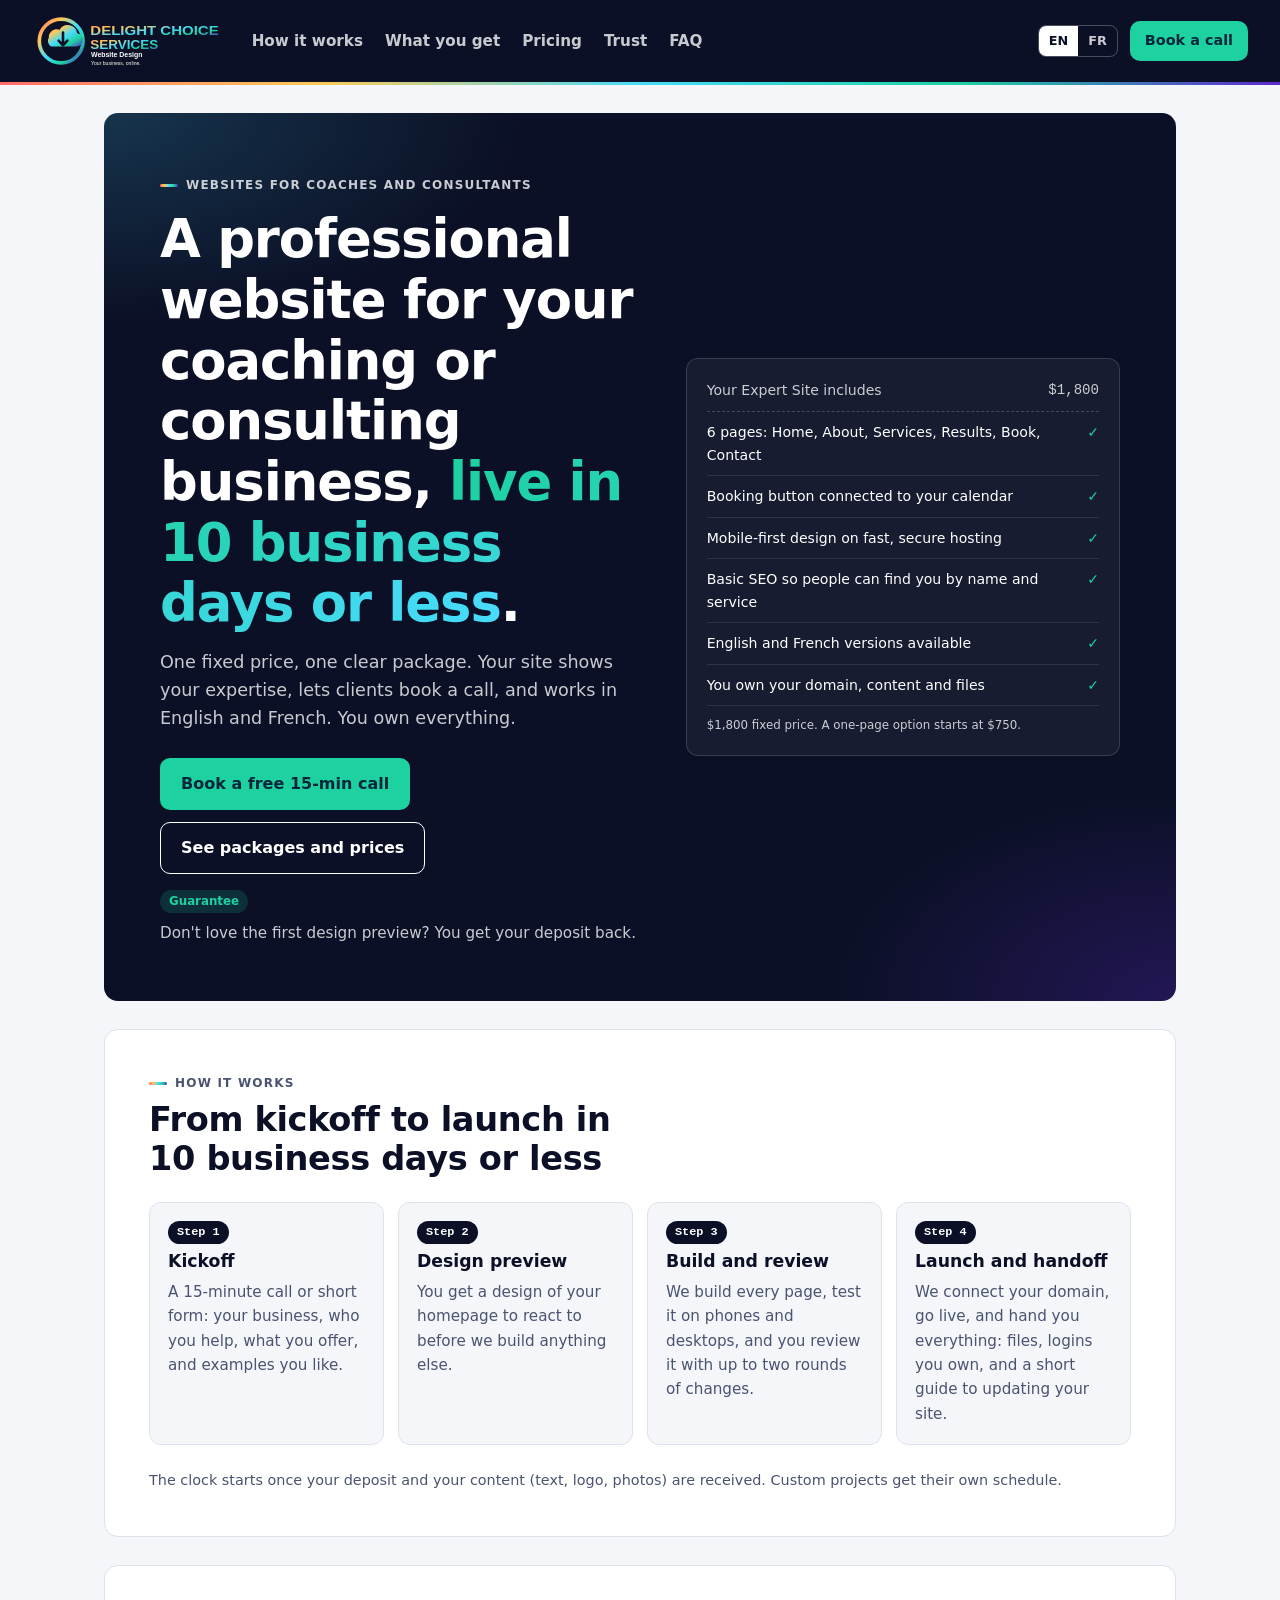
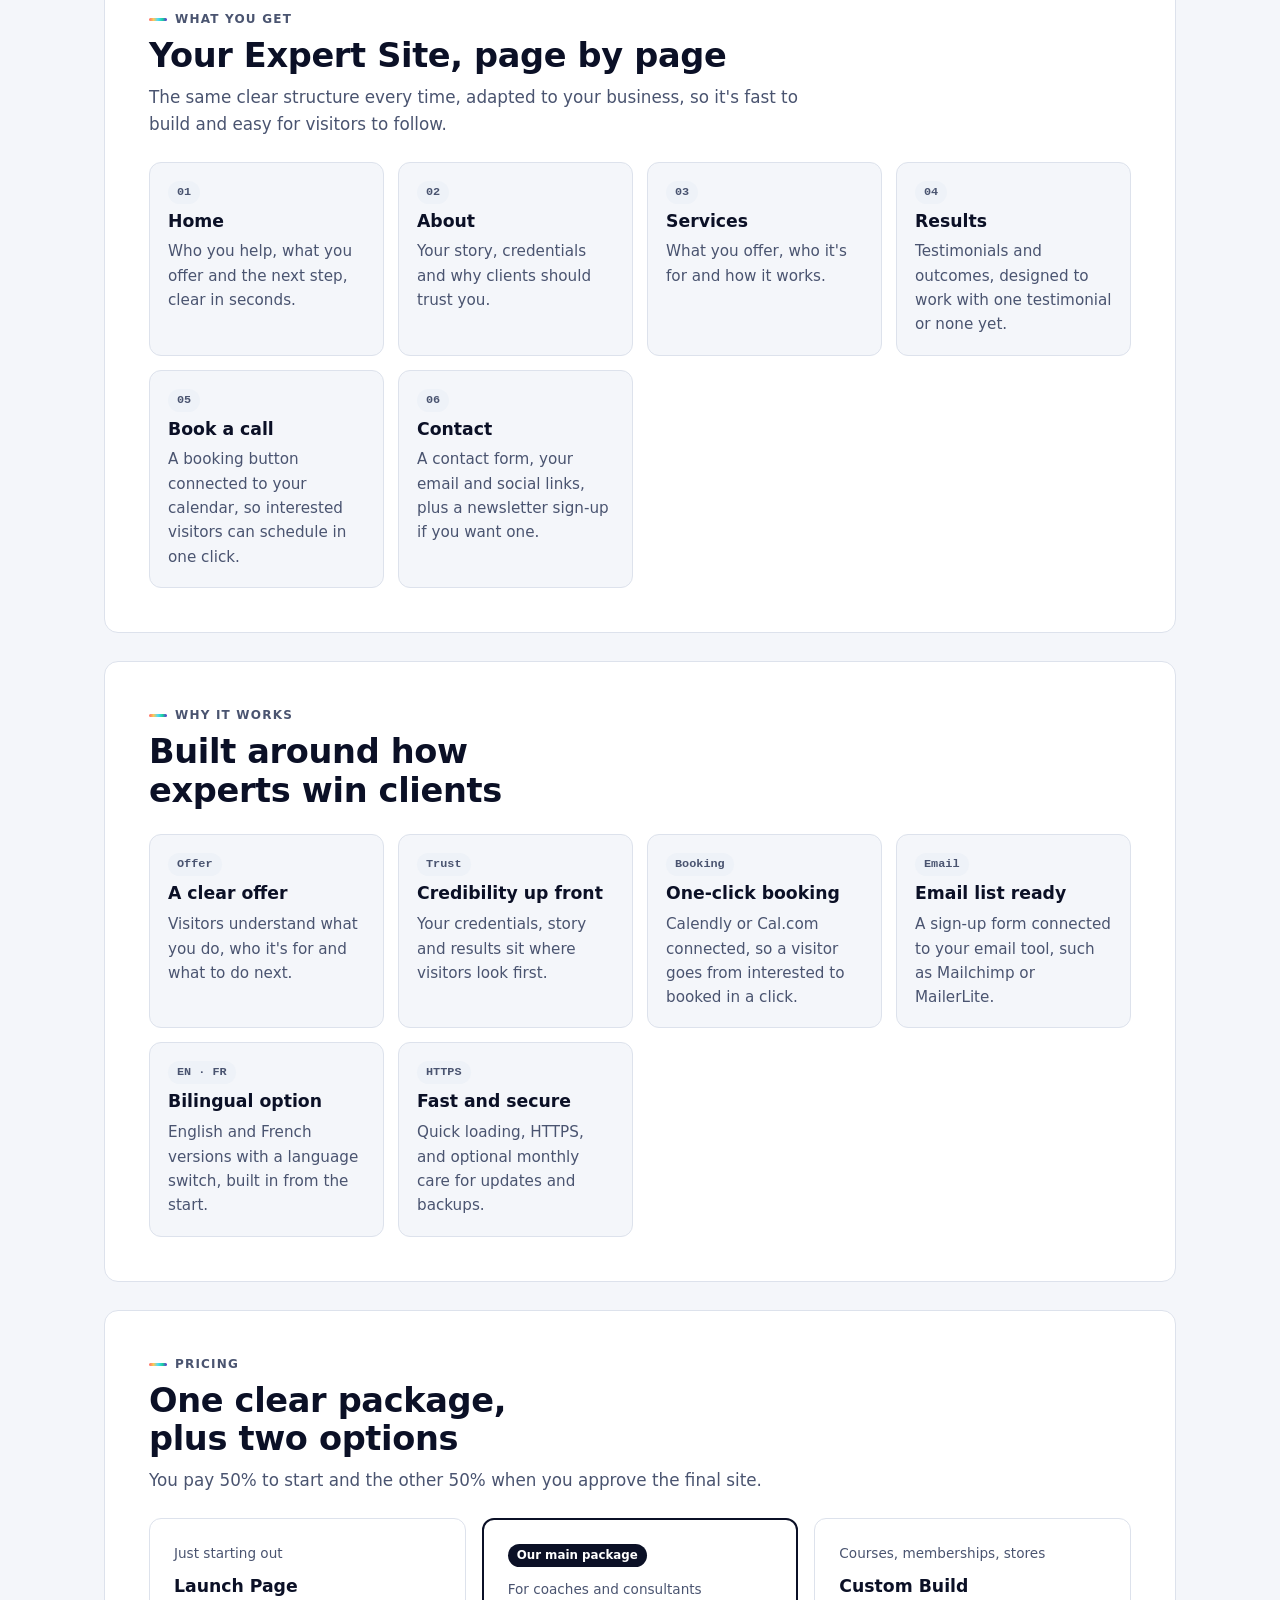
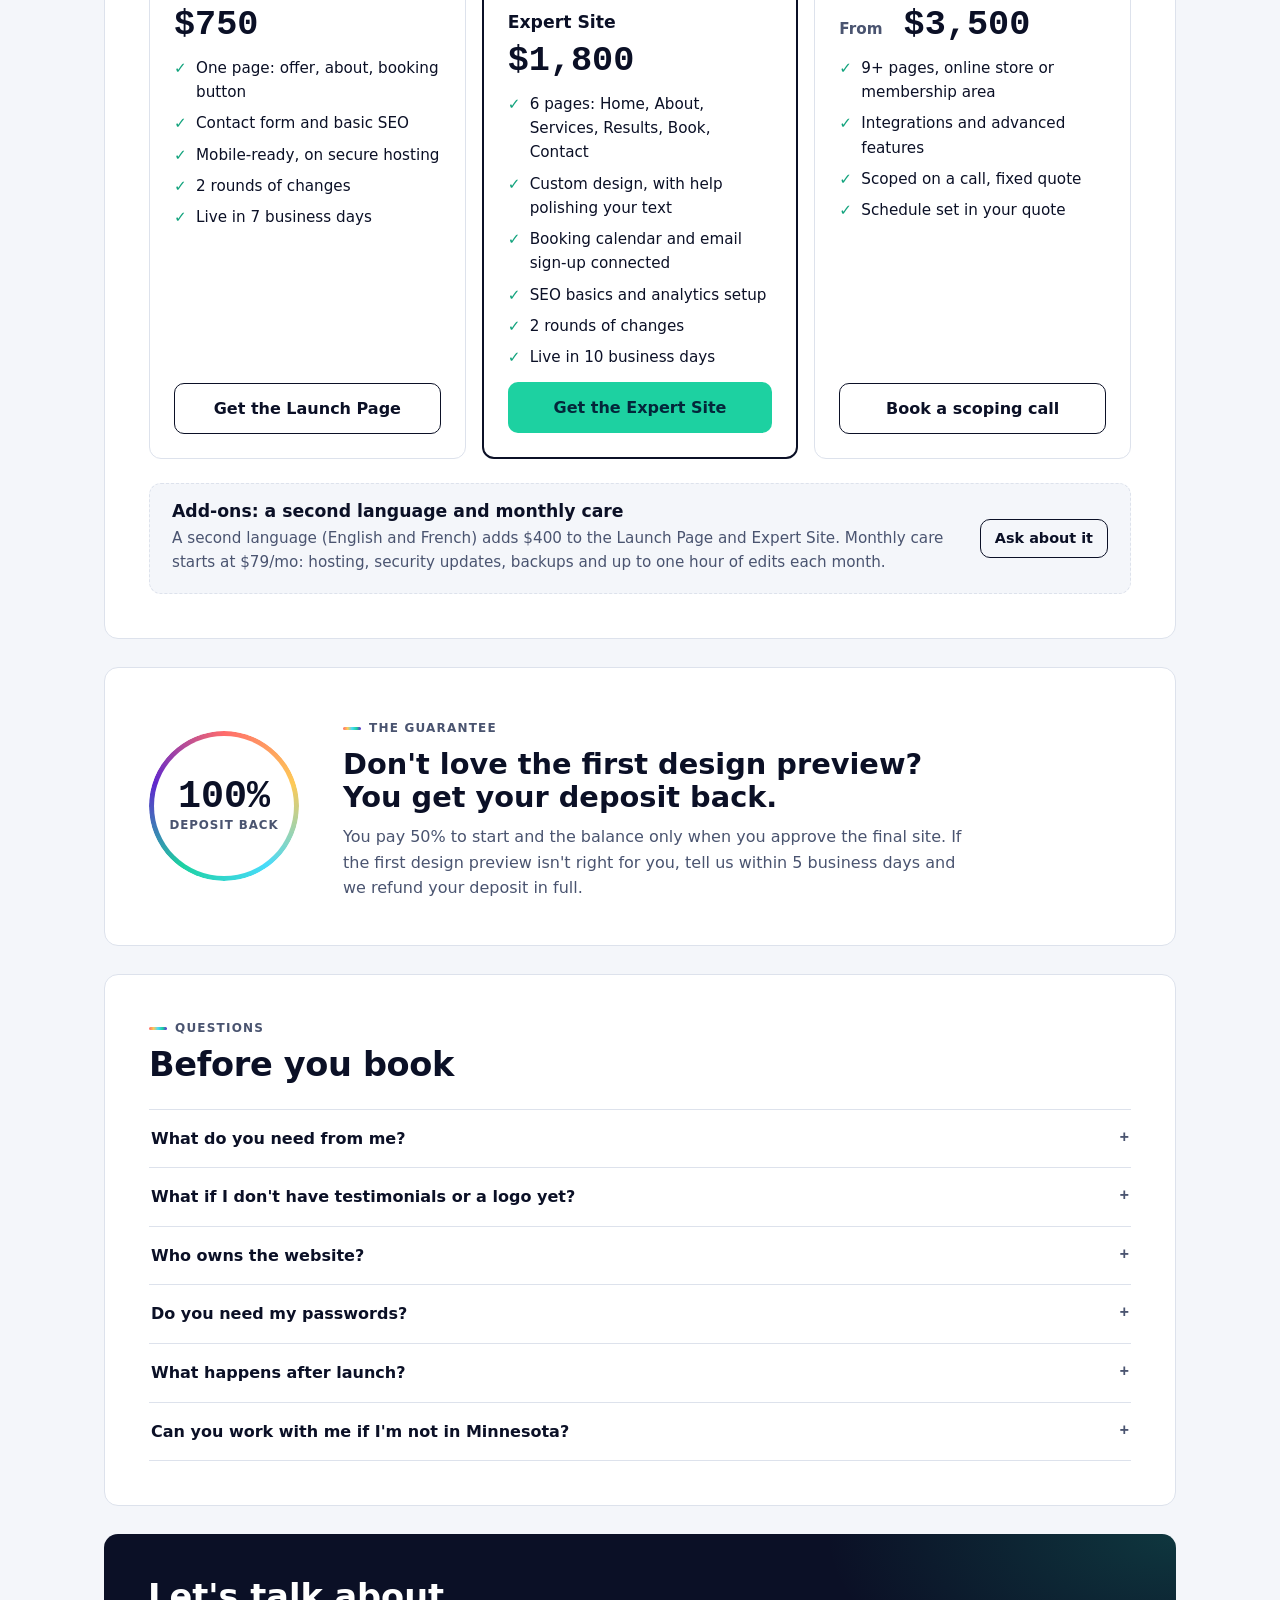
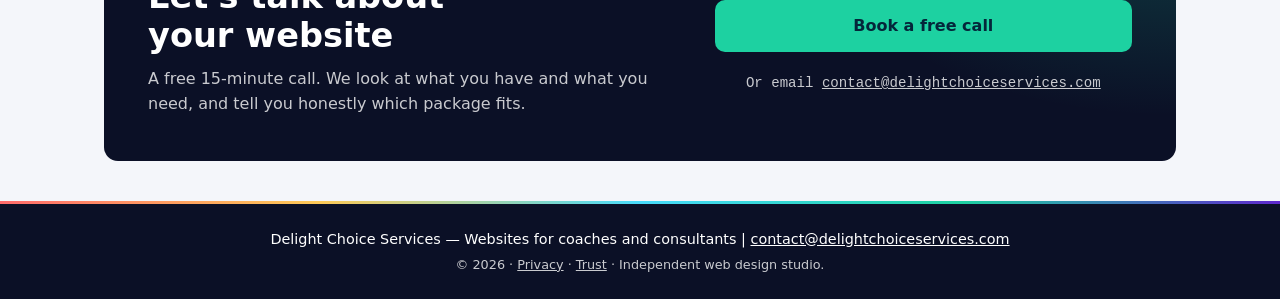
==== commit 77dc1e8d: "Use contact@delightchoiceservices.com as the business email Co-Authored-By: Claude Sonnet 5.5 <norep" ====
--- a/public/index.html
+++ b/public/index.html
@@ -369,13 +369,13 @@
     </div>
     <div class="cta-side">
       <a class="btn block" data-book href="#contact" data-i18n="cta_btn">Book a free call</a>
-      <p class="mail"><span data-i18n="cta_mail">Or email</span> <a data-email href="mailto:lsikkoss@icloud.com">lsikkoss@icloud.com</a></p>
+      <p class="mail"><span data-i18n="cta_mail">Or email</span> <a data-email href="mailto:contact@delightchoiceservices.com">contact@delightchoiceservices.com</a></p>
     </div>
   </section>
 </main>
 
 <footer>
-  <span><span data-brand>Delight Choice Services</span> — <span data-i18n="foot_line">Websites for coaches and consultants</span> | <a data-email href="mailto:lsikkoss@icloud.com">lsikkoss@icloud.com</a></span>
+  <span><span data-brand>Delight Choice Services</span> — <span data-i18n="foot_line">Websites for coaches and consultants</span> | <a data-email href="mailto:contact@delightchoiceservices.com">contact@delightchoiceservices.com</a></span>
   <span class="small">© <span id="year">2026</span> · <a href="privacy.html" data-i18n="foot_privacy">Privacy</a> · <a href="trust.html" data-i18n="nav_trust">Trust</a> · <span data-i18n="foot_legal">Independent web design studio.</span></span>
 </footer>
 
@@ -383,7 +383,7 @@
 /* ===== EDIT THESE BEFORE GOING LIVE ===== */
 const CONFIG = {
   brand: "Delight Choice Services",          // your business name
-  email: "lsikkoss@icloud.com",              // swap for your business email when you have one
+  email: "contact@delightchoiceservices.com",
   bookingUrl: "",                            // e.g. https://calendly.com/yourname/15min
   stripe: {
     starter: "",                             // Stripe Payment Link: Launch Page deposit
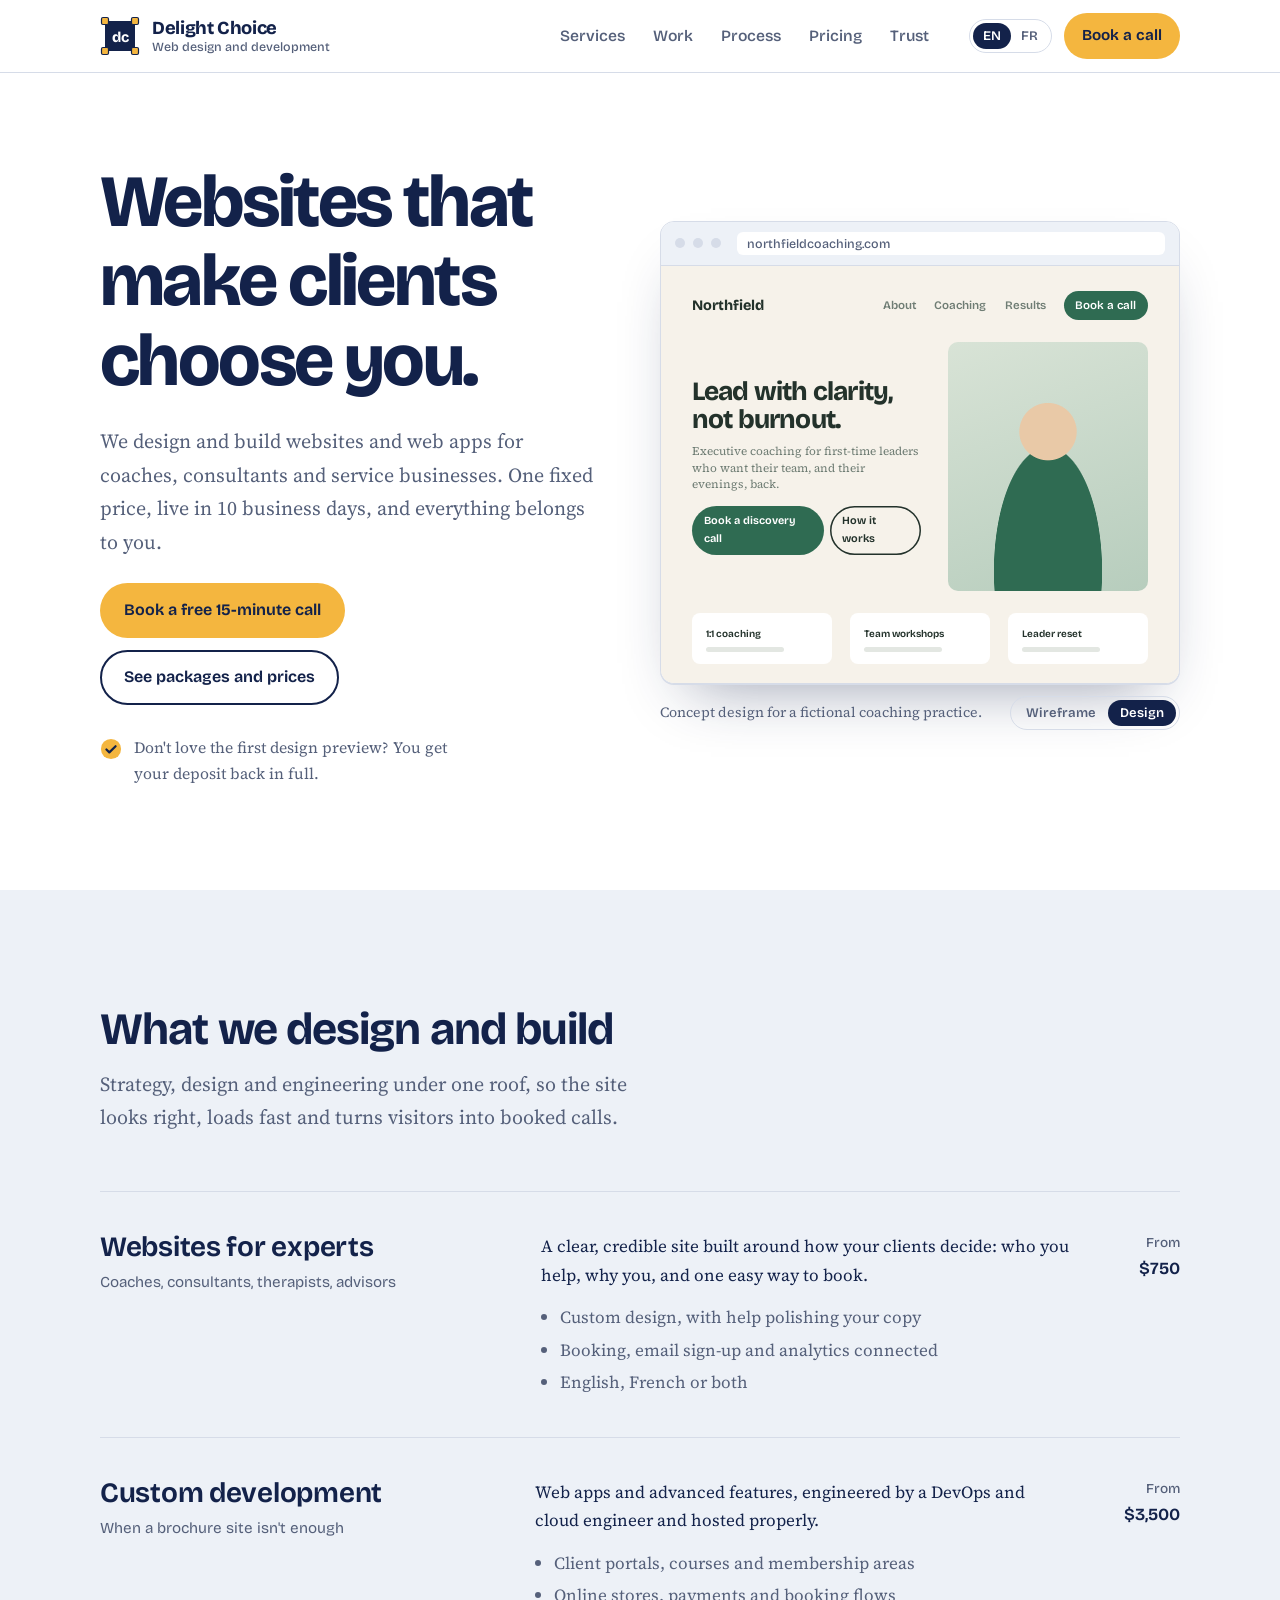
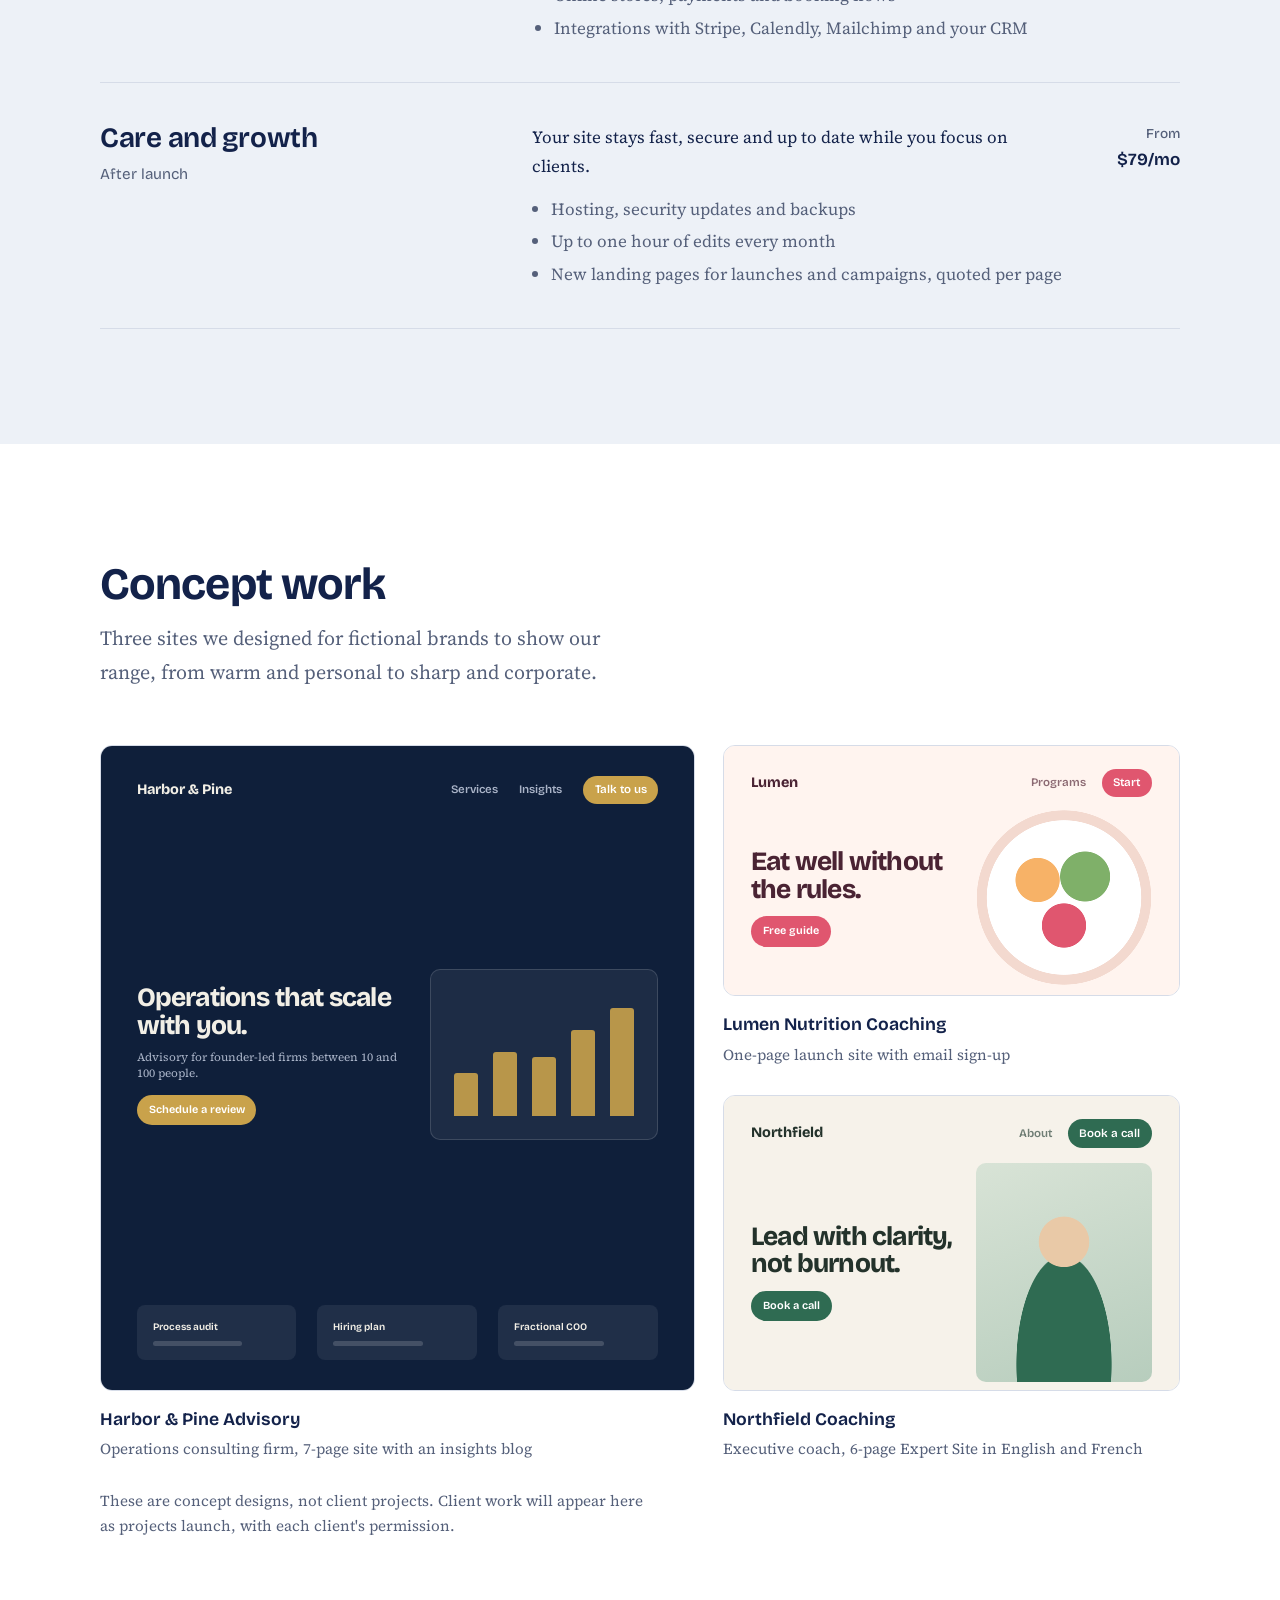
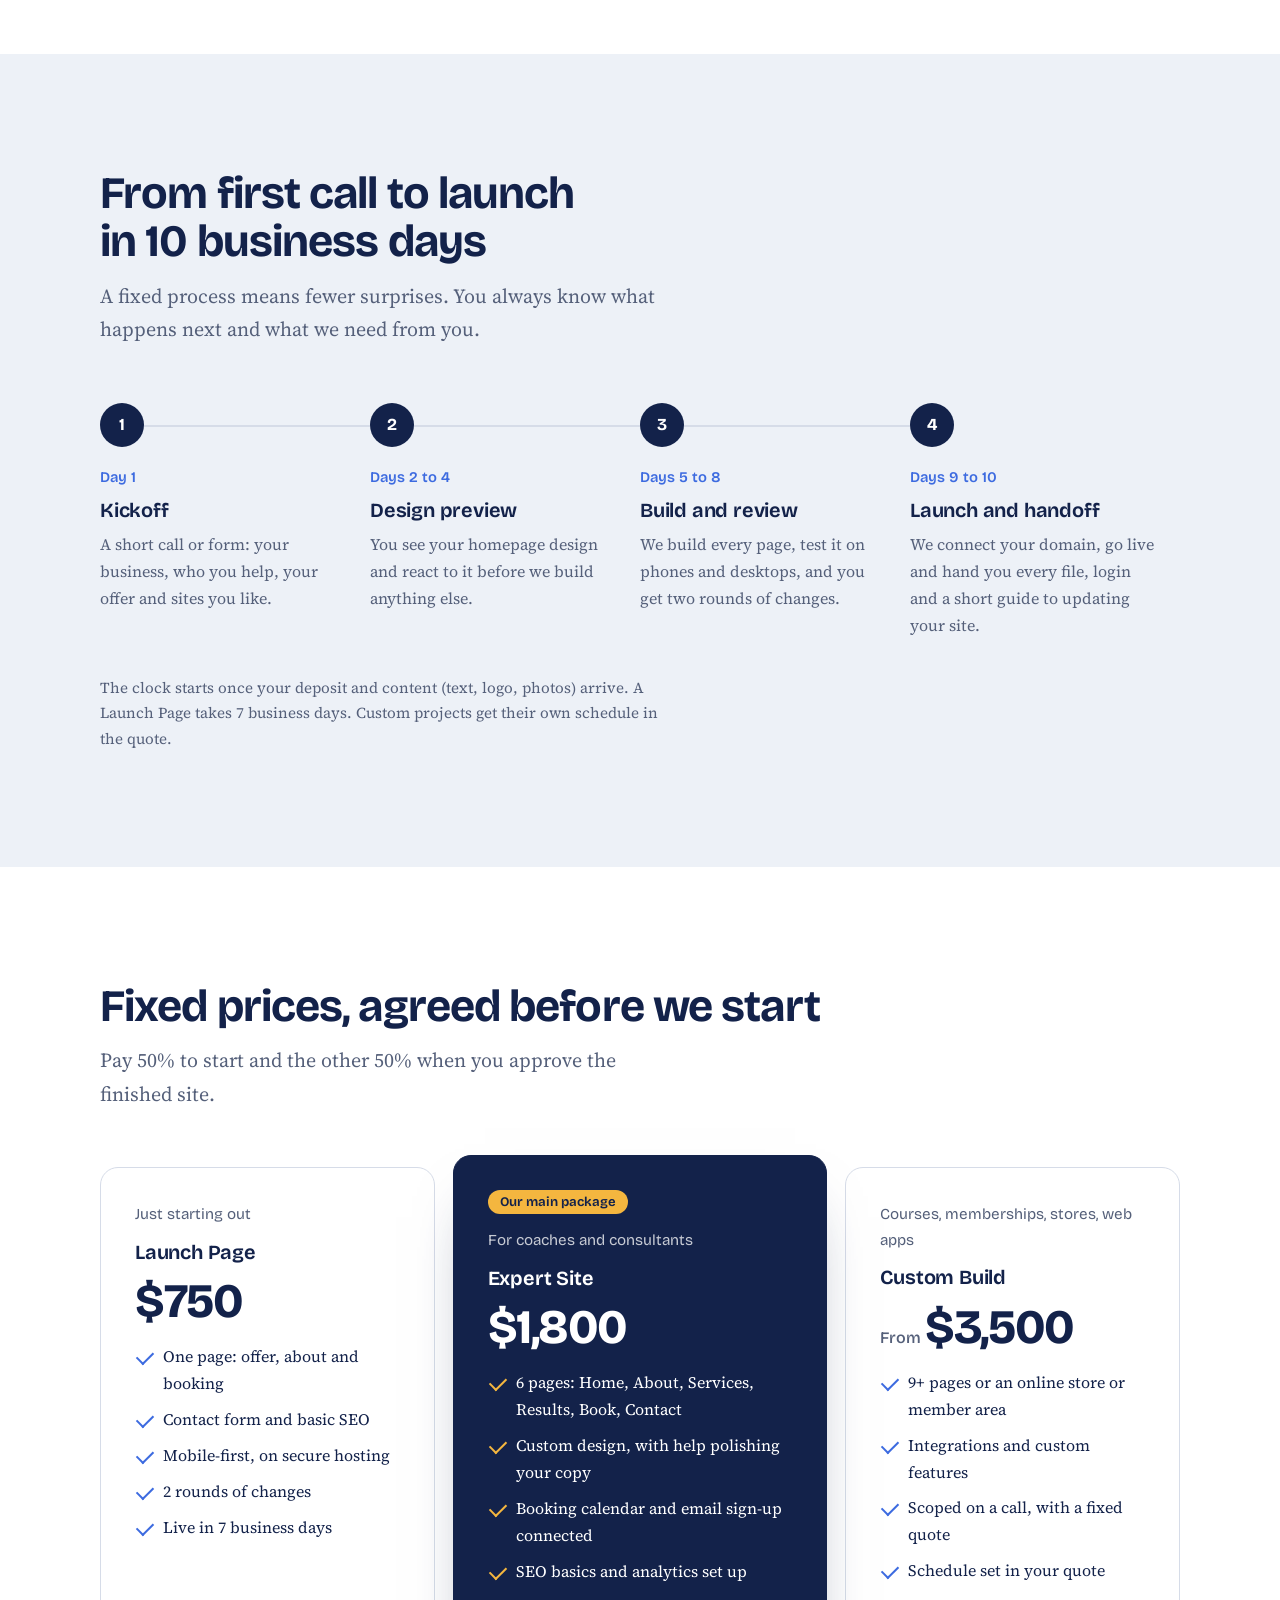
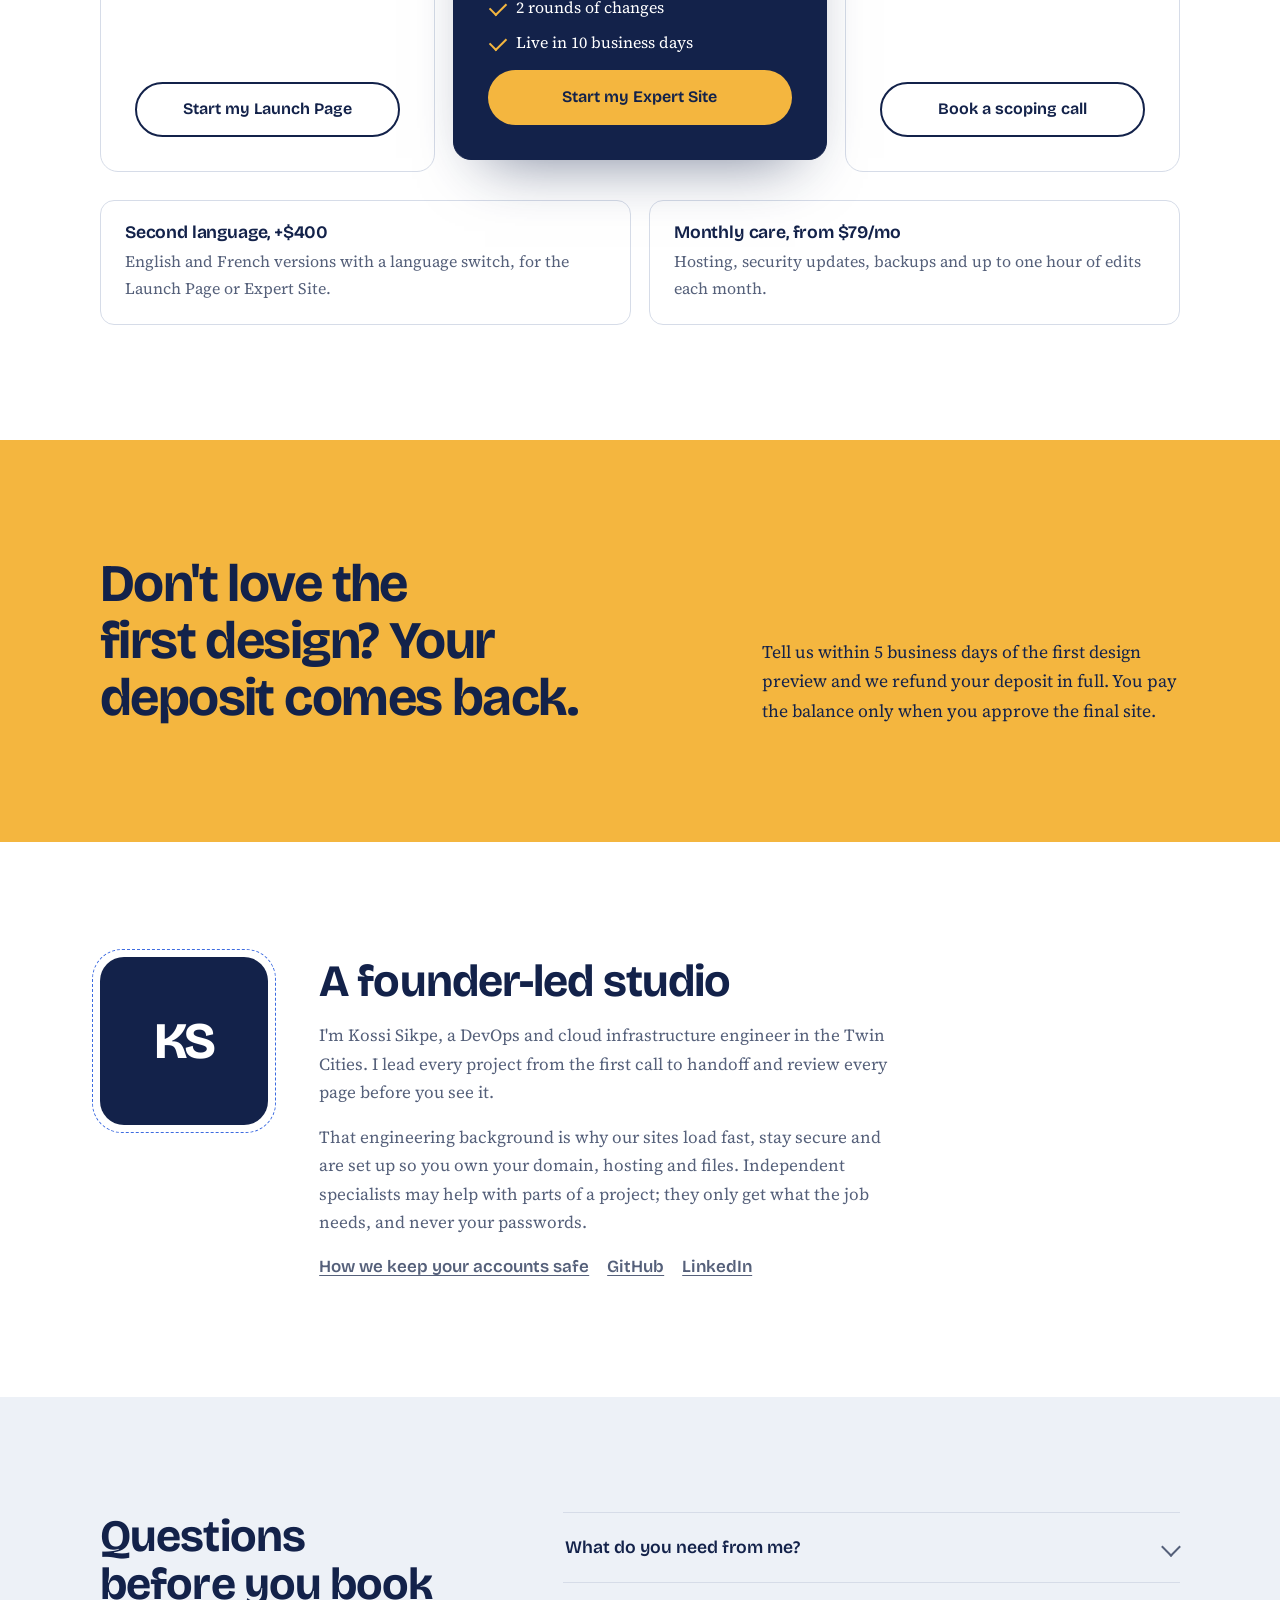
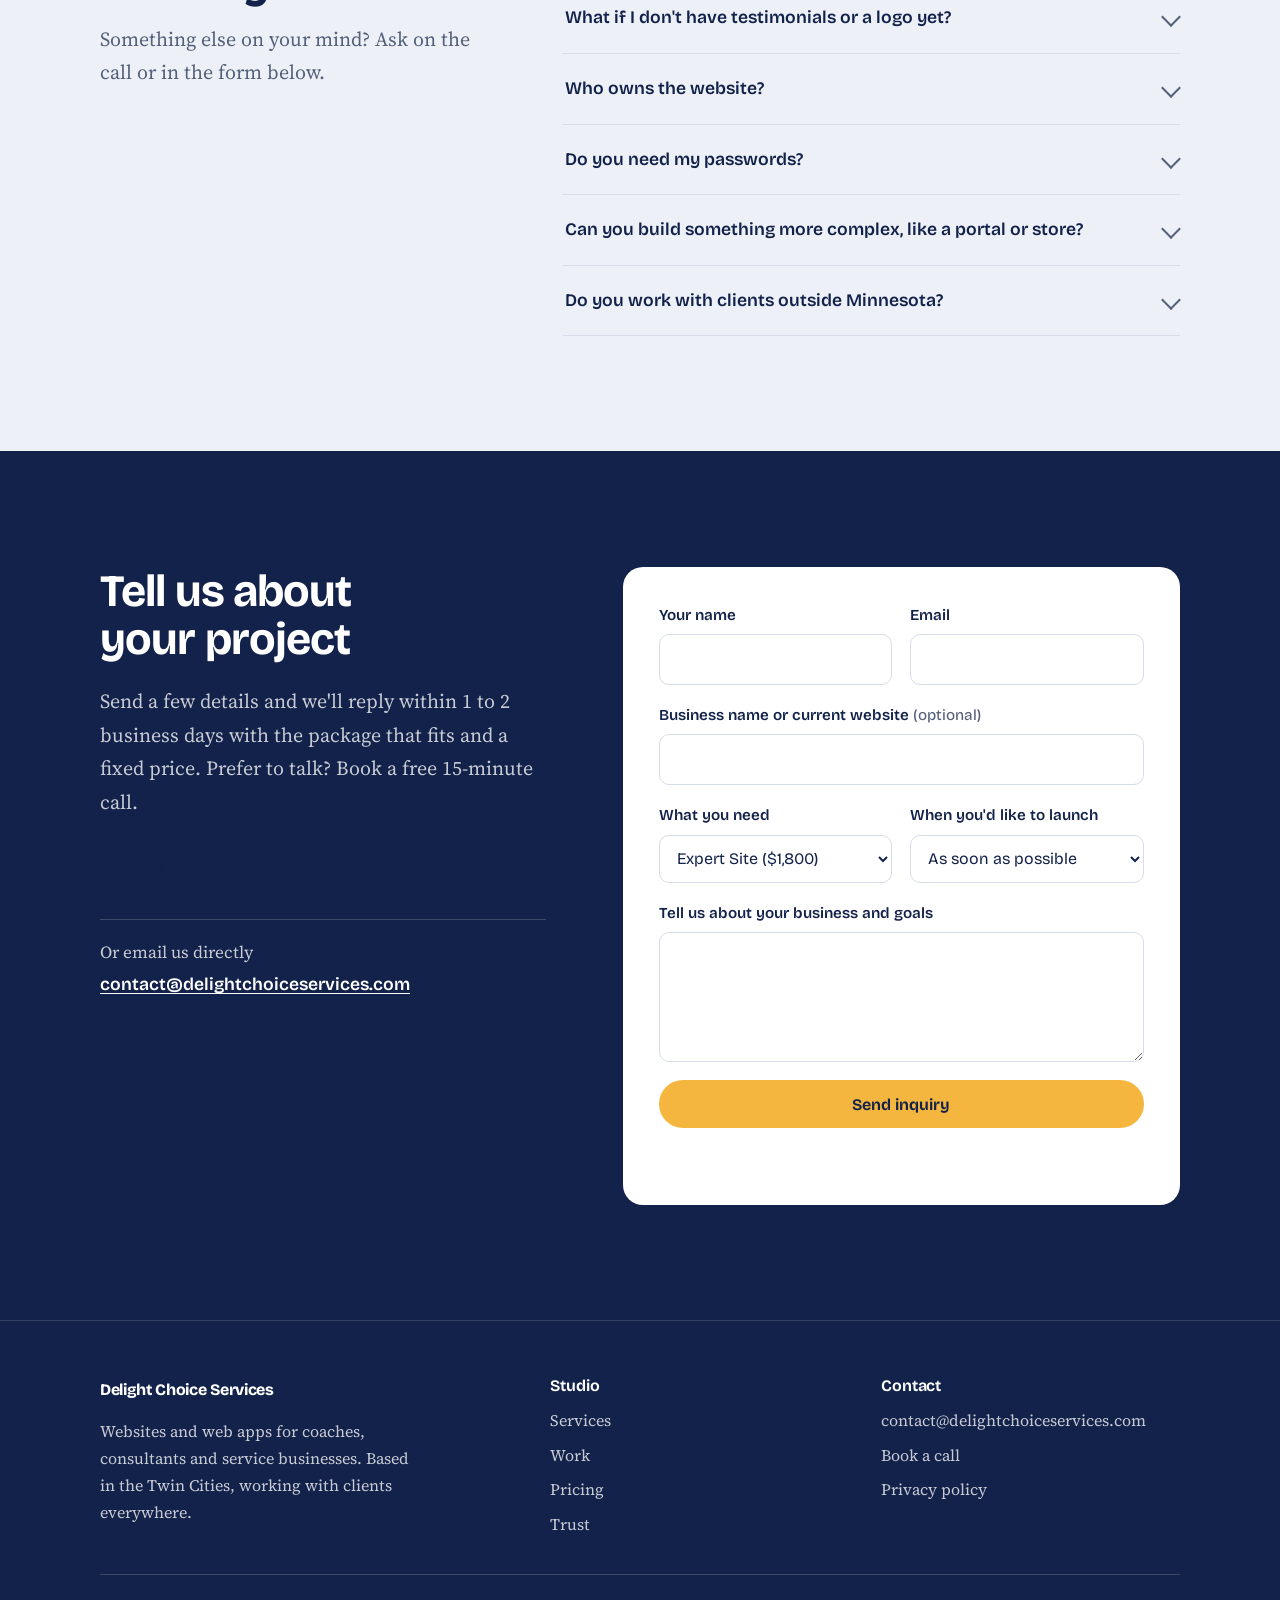
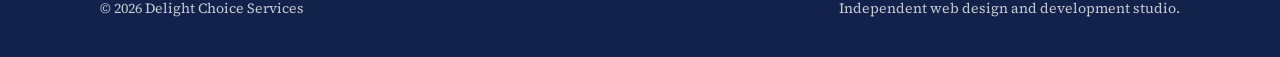
==== commit 6a587a22: "Redesign site as a web design and development studio New identity (logo mark, Bricolage Grotesque + " ====
--- a/public/index.html
+++ b/public/index.html
@@ -3,554 +3,385 @@
 <head>
 <meta charset="utf-8">
 <meta name="viewport" content="width=device-width, initial-scale=1, viewport-fit=cover">
-<title>Websites for Coaches and Consultants | Delight Choice Services</title>
-<meta name="description" content="A fixed-price website for coaches and consultants: six pages, booking button, English and French, live in 10 business days or less, with your deposit back if you don't love the first design preview.">
-<meta property="og:title" content="Websites for Coaches and Consultants">
-<meta property="og:description" content="One fixed price, one clear package. Live in 10 business days or less. Deposit back if you don't love the first preview.">
+<title>Web Design and Development Studio | Delight Choice Services</title>
+<meta name="description" content="Delight Choice Services designs and builds websites and web apps for coaches, consultants and service businesses. Fixed prices, live in 10 business days, you own everything. English and French.">
+<meta property="og:title" content="Delight Choice Services — websites that win clients">
+<meta property="og:description" content="Websites and web apps for coaches, consultants and service businesses. Fixed price, live in 10 business days.">
 <meta property="og:type" content="website">
-<meta name="theme-color" content="#0b1026">
+<meta name="theme-color" content="#13224a">
 <link rel="icon" href="favicon.svg" type="image/svg+xml">
-
-<style>
-/* Layout: a calm consultancy page. Navy header and hero carry the Egbanname ink; the rainbow survives only as a thin rule, the logo and the guarantee seal. Everything else is quiet surfaces, one teal action color, and numbers set in mono. */
-:root {
-  --bg: #f4f6fa;
-  --surface: #ffffff;
-  --ink: #0b1026;
-  --soft: #4a5470;
-  --line: #dde2ec;
-  --navy: #0b1026;
-  --navy-2: #151d45;
-  --teal: #1dd1a1;
-  --cyan: #48dbfb;
-  --red: #e5484d;
-  --btn-ink: #04263a;
-  --tint: #eef2f8;
-  --rainbow: linear-gradient(90deg, #ff6b6b, #feca57, #48dbfb, #1dd1a1, #5f27cd);
-  --font: "Segoe UI", system-ui, -apple-system, Roboto, "Helvetica Neue", Arial, sans-serif;
-  --mono: ui-monospace, "Cascadia Mono", Consolas, Menlo, monospace;
-  --r: 14px;
-}
-@media (prefers-color-scheme: dark) {
-  :root:not([data-theme="light"]) { --bg: #080c1f; --surface: #111836; --ink: #eef1f8; --soft: #a7b0c8; --line: #252f57; --navy: #0d1330; --navy-2: #182152; --tint: #182048; --red: #ff7b7f; color-scheme: dark; }
-}
-:root[data-theme="dark"] { --bg: #080c1f; --surface: #111836; --ink: #eef1f8; --soft: #a7b0c8; --line: #252f57; --navy: #0d1330; --navy-2: #182152; --tint: #182048; --red: #ff7b7f; color-scheme: dark; }
-* { box-sizing: border-box; }
-body { margin: 0; background: var(--bg); color: var(--ink); font-family: var(--font); font-size: 16px; line-height: 1.6; overflow-x: hidden; }
-a { color: inherit; }
-:focus-visible { outline: 3px solid var(--cyan); outline-offset: 3px; }
-h1, h2, h3 { margin: 0; line-height: 1.15; text-wrap: balance; }
-h3 { font-size: 1.08rem; }
-p { margin: 0; }
-.num { font-family: var(--mono); font-variant-numeric: tabular-nums; }
-
-/* Dark zones keep white text in both themes */
-.topbar, .hero, .calc-out, .cta, footer { --soft: rgba(255, 255, 255, 0.78); color: #fff; }
-
-/* Top bar */
-.topbar { display: flex; align-items: center; gap: 12px 20px; flex-wrap: wrap; padding: calc(10px + env(safe-area-inset-top, 0px)) clamp(16px, 3vw, 32px) 10px;
-  position: sticky; top: 0; z-index: 50; background: var(--navy); border-bottom: 3px solid transparent; border-image: var(--rainbow) 1; }
-.logo { height: 62px; width: auto; max-width: 100%; display: block; }
-.topbar nav { display: flex; flex-wrap: wrap; gap: 2px; }
-.topbar nav a { text-decoration: none; font-weight: 600; font-size: .95rem; padding: 6px 10px; border-radius: 8px; color: var(--soft); }
-.topbar nav a:hover { color: #fff; background: rgba(255, 255, 255, 0.08); }
-.right { margin-left: auto; display: flex; gap: 12px; align-items: center; flex-wrap: wrap; }
-.lang-switch { display: flex; border: 1px solid rgba(255, 255, 255, 0.25); border-radius: 8px; overflow: hidden; }
-.lang-switch button { padding: 5px 10px; border: 0; cursor: pointer; font: inherit; font-weight: 700; font-size: .8rem; background: transparent; color: var(--soft); }
-.lang-switch button[aria-pressed="true"] { background: #fff; color: var(--navy); }
-
-/* Buttons */
-.btn { display: inline-flex; align-items: center; justify-content: center; gap: 8px; text-decoration: none; border: 1px solid transparent; cursor: pointer;
-  font: inherit; font-weight: 700; font-size: 1rem; padding: 12px 20px; border-radius: 10px; background: var(--teal); color: var(--btn-ink); transition: background-color .15s, transform .15s; }
-.btn:hover { background: #3be0b4; transform: translateY(-1px); }
-.btn.ghost { background: transparent; color: inherit; border-color: currentColor; }
-.btn.ghost:hover { background: rgba(127, 140, 170, 0.12); }
-.btn.sm { padding: 7px 14px; font-size: .9rem; }
-.btn.block { width: 100%; }
-
-/* Layout */
-main { max-width: 1120px; margin: 0 auto; padding: 28px clamp(16px, 3vw, 24px) 0; display: grid; gap: 28px; }
-.glass { background: var(--surface); border: 1px solid var(--line); border-radius: var(--r); }
-.section { padding: clamp(24px, 4vw, 44px); display: grid; gap: 24px; }
-.section-head { display: grid; gap: 8px; max-width: 64ch; }
-.section-head h2 { font-size: clamp(1.5rem, 3.2vw, 2.1rem); font-weight: 750; letter-spacing: -0.01em; }
-.section-head p { color: var(--soft); font-size: 1.05rem; }
-.kicker { justify-self: start; font-size: .75rem; font-weight: 700; letter-spacing: .1em; text-transform: uppercase; color: var(--soft); display: inline-flex; align-items: center; gap: 8px; }
-.kicker::before { content: ""; width: 18px; height: 3px; border-radius: 2px; background: var(--rainbow); }
-
-/* Hero */
-.hero { display: grid; grid-template-columns: 1.1fr 1fr; gap: clamp(22px, 4vw, 48px); align-items: center; padding: clamp(28px, 5vw, 56px); border: 0;
-  background: radial-gradient(600px 300px at 0% 0%, rgba(72, 219, 251, 0.18), transparent 70%), radial-gradient(500px 300px at 100% 100%, rgba(95, 39, 205, 0.28), transparent 70%), var(--navy); }
-.hero > * { min-width: 0; }
-.hero h1 { font-size: clamp(2.1rem, 5vw, 3.3rem); font-weight: 800; letter-spacing: -0.02em; margin-block: 14px; }
-.hero h1 .grad { background: linear-gradient(90deg, var(--teal), var(--cyan)); -webkit-background-clip: text; background-clip: text; color: transparent; }
-.hero .sub { font-size: 1.1rem; color: var(--soft); max-width: 52ch; }
-.hero-ctas { display: flex; gap: 12px; flex-wrap: wrap; margin-top: 26px; }
-.hero-note { margin-top: 16px; font-size: .95rem; color: var(--soft); display: flex; gap: 8px; align-items: center; flex-wrap: wrap; }
-
-.bill { background: rgba(255, 255, 255, 0.05); border: 1px solid rgba(255, 255, 255, 0.14); border-radius: 12px; padding: 20px; font-size: .88rem; }
-.bill-head { display: flex; justify-content: space-between; gap: 10px; flex-wrap: wrap; color: var(--soft); padding-bottom: 10px; border-bottom: 1px dashed rgba(255, 255, 255, 0.2); }
-.bill-row { display: grid; grid-template-columns: minmax(0, 1fr) auto; gap: 12px; padding-block: 9px; border-bottom: 1px solid rgba(255, 255, 255, 0.1); align-items: baseline; }
-.bill-row small { display: block; color: var(--soft); font-size: .78rem; }
-.bill-row .amt { text-align: right; }
-.bill-row .sv { display: block; color: var(--teal); font-family: var(--font); font-size: .78rem; font-weight: 600; }
-.tag { display: inline-block; font-size: .68rem; font-weight: 700; padding: 1px 7px; border-radius: 20px; background: rgba(255, 107, 107, 0.18); color: #ff9b9d; margin-left: 4px; vertical-align: 1px; }
-.bill-total { display: grid; grid-template-columns: 1fr auto; gap: 12px; padding-top: 10px; font-weight: 700; }
-.bill-total.save { margin-top: 10px; padding: 10px 12px; border-radius: 8px; background: rgba(29, 209, 161, 0.16); color: var(--teal); }
-.bill-foot { margin-top: 10px; font-size: .74rem; color: var(--soft); }
-
-/* Cards */
-.tool-grid { display: grid; grid-template-columns: repeat(auto-fill, minmax(min(100%, 230px), 1fr)); gap: 14px; }
-.tool-card { background: var(--bg); border: 1px solid var(--line); border-radius: 12px; padding: 18px; display: grid; gap: 8px; align-content: start; min-width: 0; }
-.tool-card p { color: var(--soft); font-size: .95rem; }
-.pill { justify-self: start; padding: 2px 9px; border-radius: 20px; font-size: .74rem; font-weight: 700; background: var(--tint); color: var(--soft); font-family: var(--mono); }
-#how .pill { background: var(--navy); color: #fff; }
-.hero .pill { background: rgba(29, 209, 161, 0.16); color: var(--teal); font-family: var(--font); }
-
-/* Calculator */
-.calc { display: grid; grid-template-columns: 1fr 1fr; gap: 24px; }
-.calc > * { min-width: 0; }
-.calc-in { display: grid; gap: 20px; align-content: start; }
-.field { display: grid; gap: 8px; border: 0; margin: 0; padding: 0; min-width: 0; }
-.field label, .field legend { font-weight: 650; padding: 0; }
-.spend-out { font-family: var(--mono); font-size: 1.6rem; font-weight: 600; }
-input[type="range"] { width: 100%; accent-color: #12a37d; }
-.toggle { display: flex; gap: 8px; flex-wrap: wrap; }
-.toggle label { font-size: .92rem; cursor: pointer; display: inline-flex; gap: 6px; align-items: center; padding: 7px 14px; border-radius: 8px; background: var(--surface); border: 1px solid var(--line); }
-.toggle input { margin: 0; accent-color: #12a37d; }
-.toggle label:has(input:checked) { border-color: #12a37d; box-shadow: inset 0 0 0 1px #12a37d; }
-.calc-out { background: var(--navy); border-radius: 12px; padding: 24px; display: grid; gap: 16px; align-content: start; }
-.calc-out .kicker { color: var(--soft); }
-.big { font-family: var(--mono); font-size: clamp(2.1rem, 5.5vw, 3rem); font-weight: 600; line-height: 1; color: var(--teal); }
-.stats { display: grid; grid-template-columns: repeat(2, minmax(0, 1fr)); gap: 1px; background: rgba(255, 255, 255, 0.12); border-radius: 8px; overflow: hidden; }
-.stat-box { background: var(--navy); padding: 12px; display: grid; gap: 2px; }
-.stat-box span { font-size: .78rem; color: var(--soft); }
-.stat-box b { font-family: var(--mono); font-size: 1.05rem; font-weight: 600; }
-.fine { font-size: .8rem; color: var(--soft); }
-#how .fine { font-size: .9rem; }
-
-/* Pricing */
-.plans { display: grid; grid-template-columns: repeat(3, minmax(0, 1fr)); gap: 16px; align-items: stretch; }
-.plan { background: var(--surface); border: 1px solid var(--line); border-radius: 12px; padding: 24px; display: grid; grid-template-rows: auto auto auto 1fr auto; gap: 12px; }
-.plan.featured { border: 2px solid var(--navy); position: relative; }
-:root[data-theme="dark"] .plan.featured { border-color: var(--cyan); }
-@media (prefers-color-scheme: dark) { :root:not([data-theme="light"]) .plan.featured { border-color: var(--cyan); } }
-.plan.featured .pill { background: var(--navy); color: #fff; font-family: var(--font); }
-.plan .fit { font-size: .85rem; color: var(--soft); }
-.price { font-family: var(--mono); font-size: 2.2rem; font-weight: 600; line-height: 1; }
-.price small { font-family: var(--font); font-size: .95rem; font-weight: 600; color: var(--soft); }
-.plan ul { list-style: none; margin: 0; padding: 0; display: grid; gap: 7px; align-content: start; font-size: .95rem; }
-.plan li { padding-left: 22px; position: relative; }
-.plan li::before { content: "✓"; position: absolute; left: 0; font-weight: 800; color: #12a37d; }
-.addon { display: flex; gap: 14px 28px; justify-content: space-between; align-items: center; flex-wrap: wrap; padding: 18px 22px; border-radius: 12px; background: var(--bg); border: 1px dashed var(--line); }
-.addon > div { flex: 1 1 280px; min-width: 0; display: grid; gap: 4px; }
-.addon p { color: var(--soft); font-size: .95rem; }
-
-/* Guarantee */
-.guarantee { display: grid; grid-template-columns: auto minmax(0, 1fr); gap: clamp(20px, 4vw, 44px); align-items: center; }
-.seal { width: clamp(120px, 16vw, 150px); aspect-ratio: 1; max-width: 100%; border-radius: 50%; display: grid; place-items: center; text-align: center; position: relative; font-weight: 700; text-transform: uppercase; font-size: .74rem; letter-spacing: .08em; color: var(--soft); }
-.seal::before { content: ""; position: absolute; inset: 0; border-radius: 50%; padding: 5px; background: conic-gradient(#ff6b6b, #feca57, #48dbfb, #1dd1a1, #5f27cd, #ff6b6b); -webkit-mask: linear-gradient(#000 0 0) content-box, linear-gradient(#000 0 0); -webkit-mask-composite: xor; mask-composite: exclude; }
-.seal strong { display: block; font-family: var(--mono); font-size: 2.4rem; letter-spacing: 0; line-height: 1; color: var(--ink); }
-.guarantee h2 { font-size: clamp(1.3rem, 2.8vw, 1.8rem); font-weight: 750; }
-.guarantee p { color: var(--soft); margin-top: 10px; max-width: 62ch; }
-
-/* FAQ */
-.faq { display: grid; border-top: 1px solid var(--line); }
-.faq details { border-bottom: 1px solid var(--line); padding: 16px 2px; }
-.faq summary { cursor: pointer; font-weight: 650; list-style: none; display: flex; justify-content: space-between; gap: 14px; }
-.faq summary::-webkit-details-marker { display: none; }
-.faq summary::after { content: "+"; font-family: var(--mono); color: var(--soft); }
-.faq details[open] summary::after { content: "−"; }
-.faq details p { margin-top: 8px; color: var(--soft); max-width: 72ch; }
-
-/* CTA + footer */
-.cta { display: grid; grid-template-columns: 1.3fr 1fr; gap: 24px; align-items: center; padding: clamp(24px, 4vw, 44px); border: 0;
-  background: radial-gradient(500px 260px at 100% 0%, rgba(29, 209, 161, 0.2), transparent 70%), var(--navy); }
-.cta > * { min-width: 0; }
-.cta h2 { font-size: clamp(1.5rem, 3.2vw, 2.1rem); font-weight: 750; }
-.cta p { color: var(--soft); margin-top: 10px; }
-.cta-side { display: grid; gap: 10px; }
-.mail { font-family: var(--mono); font-size: .88rem; word-break: break-all; color: var(--soft); text-align: center; }
-footer { text-align: center; padding: 24px clamp(16px, 3vw, 28px) calc(24px + env(safe-area-inset-bottom, 0px)); background: var(--navy); margin-top: 40px; font-size: .9rem; display: grid; gap: 4px; border-top: 3px solid transparent; border-image: var(--rainbow) 1; }
-footer .small { color: var(--soft); font-size: .8rem; }
-
-@media (max-width: 880px) {
-  .hero, .calc, .cta { grid-template-columns: 1fr; }
-  .plans { grid-template-columns: 1fr; }
-  .topbar nav { display: none; }
-  .logo { height: 46px; }
-}
-@media (max-width: 520px) {
-  .guarantee { grid-template-columns: 1fr; justify-items: start; }
-  .right { margin-left: 0; }
-}
-@media (prefers-reduced-motion: reduce) { * { transition: none !important; } }
-
-/* web design additions */
-.bill-row .ok { color: var(--teal); font-weight: 800; }
-.fine { font-size: .8rem; color: var(--soft); }
-#how .fine { font-size: .9rem; }
-.files { display: flex; gap: 10px; flex-wrap: wrap; }
-</style>
+<link rel="preconnect" href="https://fonts.googleapis.com">
+<link rel="preconnect" href="https://fonts.gstatic.com" crossorigin>
+<link rel="stylesheet" href="https://fonts.googleapis.com/css2?family=Bricolage+Grotesque:opsz,wght@12..96,450..800&family=Source+Serif+4:opsz,wght@8..60,400;8..60,600&display=swap">
+<link rel="stylesheet" href="assets/site.css">
 </head>
 <body>
-
-<header class="topbar">
-  <a href="#top" aria-label="Home">
-    <svg class="logo" viewBox="0 0 520 170" role="img" aria-label="Delight Choice Services logo">
-      <defs>
-        <linearGradient id="lg" x1="0" y1="0" x2="1" y2="1">
-          <stop offset="0%" stop-color="#ff6b6b"/><stop offset="25%" stop-color="#feca57"/>
-          <stop offset="50%" stop-color="#48dbfb"/><stop offset="75%" stop-color="#1dd1a1"/>
-          <stop offset="100%" stop-color="#5f27cd"/>
-        </linearGradient>
-      </defs>
-      <circle cx="80" cy="85" r="60" fill="none" stroke="url(#lg)" stroke-width="10"/>
-      <path d="M46 76a22 22 0 0 1 30-22a26 26 0 0 1 48 10a18 18 0 0 1-4 36H52a18 18 0 0 1-6-24z" fill="url(#lg)"/>
-      <path d="M85 62v34m-12-12l12 13l12-13" fill="none" stroke="#0b1026" stroke-width="7" stroke-linecap="round" stroke-linejoin="round"/>
-      <text x="160" y="68" font-family="Segoe UI,Arial,sans-serif" font-size="37" font-weight="800" fill="url(#lg)" textLength="352" lengthAdjust="spacingAndGlyphs">DELIGHT CHOICE</text>
-      <text x="160" y="106" font-family="Segoe UI,Arial,sans-serif" font-size="37" font-weight="800" fill="url(#lg)">SERVICES</text>
-      <text x="162" y="130" font-family="Segoe UI,Arial,sans-serif" font-size="19" font-weight="600" fill="#ffffff">Website Design</text>
-      <text x="162" y="152" font-family="Segoe UI,Arial,sans-serif" font-size="14" fill="#ffffee" data-i18n="logo_tag">Your business, online.</text>
-    </svg>
-  </a>
-  <nav aria-label="Main">
-    <a href="#how" data-i18n="nav_how">How it works</a>
-    <a href="#pages" data-i18n="nav_pages">What you get</a>
-    <a href="#pricing" data-i18n="nav_pricing">Pricing</a>
-    <a href="trust.html" data-i18n="nav_trust">Trust</a>
-    <a href="#faq" data-i18n="nav_faq">FAQ</a>
-  </nav>
-  <div class="right">
-    <div class="lang-switch" role="group" aria-label="Language">
-      <button type="button" data-lang="en" aria-pressed="true">EN</button>
-      <button type="button" data-lang="fr" aria-pressed="false">FR</button>
-    </div>
-    <a class="btn sm" data-book href="#contact" data-i18n="nav_book">Book a call</a>
+<a class="skip" href="#main" data-i18n="skip">Skip to content</a>
+
+<header class="site-head">
+  <div class="wrap">
+    <a class="brand" href="index.html" aria-label="Delight Choice Services home">
+      <svg class="brand-mark" viewBox="0 0 40 40" aria-hidden="true"><rect x="5" y="5" width="30" height="30" rx="4" fill="#13224a"/><text x="20" y="25.5" text-anchor="middle" font-family="Bricolage Grotesque, Segoe UI, sans-serif" font-weight="750" font-size="14.5" fill="#fff">dc</text><g fill="#f4b63f" stroke="#13224a" stroke-width="1.2"><rect x="1.5" y="1.5" width="7" height="7" rx="1.5"/><rect x="31.5" y="1.5" width="7" height="7" rx="1.5"/><rect x="1.5" y="31.5" width="7" height="7" rx="1.5"/><rect x="31.5" y="31.5" width="7" height="7" rx="1.5"/></g></svg>
+      <span class="brand-name">Delight Choice<span data-i18n="brand_sub">Web design and development</span></span>
+    </a>
+    <nav class="main-nav" aria-label="Main">
+      <a href="#services" data-i18n="nav_services">Services</a>
+      <a href="#work" data-i18n="nav_work">Work</a>
+      <a href="#process" data-i18n="nav_process">Process</a>
+      <a href="#pricing" data-i18n="nav_pricing">Pricing</a>
+      <a href="trust.html" data-i18n="nav_trust">Trust</a>
+    </nav>
+    <div class="head-actions">
+      <div class="lang-switch" role="group" aria-label="Language">
+        <button type="button" data-lang="en" aria-pressed="true">EN</button>
+        <button type="button" data-lang="fr" aria-pressed="false">FR</button>
+      </div>
+      <a class="btn sm" data-book href="#contact" data-i18n="nav_book">Book a call</a>
+    </div>
   </div>
 </header>
 
-<main id="top">
-  <section class="glass hero">
-    <div>
-      <span class="kicker" data-i18n="hero_kicker">Websites for coaches and consultants</span>
-      <h1 data-i18n="hero_title" data-html>A professional website for your coaching or consulting business, <span class="grad">live in 10 business days or less</span>.</h1>
-      <p class="sub" data-i18n="hero_sub">One fixed price, one clear package. Your site shows your expertise, lets clients book a call, and works in English and French. You own everything.</p>
-      <div class="hero-ctas">
-        <a class="btn" data-book href="#contact" data-i18n="hero_cta">Book a free 15-min call</a>
-        <a class="btn ghost" href="#pricing" data-i18n="hero_cta2">See packages and prices</a>
-      </div>
-      <p class="hero-note"><span class="pill p3" data-i18n="guarantee_pill">Guarantee</span><span data-i18n="hero_note">Don't love the first design preview? You get your deposit back.</span></p>
-    </div>
-    <figure class="bill" style="margin:0" aria-label="What the Expert Site includes">
-      <div class="bill-head"><span data-i18n="incl_title">Your Expert Site includes</span><span class="num">$1,800</span></div>
-      <div class="bill-row"><span data-i18n="i1">6 pages: Home, About, Services, Results, Book, Contact</span><span class="ok" aria-hidden="true">✓</span></div>
-      <div class="bill-row"><span data-i18n="i2">Booking button connected to your calendar</span><span class="ok" aria-hidden="true">✓</span></div>
-      <div class="bill-row"><span data-i18n="i3">Mobile-first design on fast, secure hosting</span><span class="ok" aria-hidden="true">✓</span></div>
-      <div class="bill-row"><span data-i18n="i4">Basic SEO so people can find you by name and service</span><span class="ok" aria-hidden="true">✓</span></div>
-      <div class="bill-row"><span data-i18n="i5">English and French versions available</span><span class="ok" aria-hidden="true">✓</span></div>
-      <div class="bill-row"><span data-i18n="i6">You own your domain, content and files</span><span class="ok" aria-hidden="true">✓</span></div>
-      <p class="bill-foot" data-i18n="incl_foot">$1,800 fixed price. A one-page option starts at $750.</p>
-    </figure>
-  </section>
-
-  <section class="glass section" id="how">
-    <div class="section-head">
-      <span class="kicker" data-i18n="how_kicker">How it works</span>
-      <h2 data-i18n="how_title">From kickoff to launch in 10 business days or less</h2>
-    </div>
-    <div class="tool-grid">
-      <div class="tool-card"><span class="pill p1" data-i18n="st1">Step 1</span><h3 data-i18n="s1_t">Kickoff</h3><p data-i18n="s1_d">A 15-minute call or short form: your business, who you help, what you offer, and examples you like.</p></div>
-      <div class="tool-card"><span class="pill p2" data-i18n="st2">Step 2</span><h3 data-i18n="s2_t">Design preview</h3><p data-i18n="s2_d">You get a design of your homepage to react to before we build anything else.</p></div>
-      <div class="tool-card"><span class="pill p3" data-i18n="st3">Step 3</span><h3 data-i18n="s3_t">Build and review</h3><p data-i18n="s3_d">We build every page, test it on phones and desktops, and you review it with up to two rounds of changes.</p></div>
-      <div class="tool-card"><span class="pill p4" data-i18n="st4">Step 4</span><h3 data-i18n="s4_t">Launch and handoff</h3><p data-i18n="s4_d">We connect your domain, go live, and hand you everything: files, logins you own, and a short guide to updating your site.</p></div>
-    </div>
-    <p class="fine" data-i18n="how_note">The clock starts once your deposit and your content (text, logo, photos) are received. Custom projects get their own schedule.</p>
-  </section>
-
-  <section class="glass section" id="pages">
-    <div class="section-head">
-      <span class="kicker" data-i18n="pg_kicker">What you get</span>
-      <h2 data-i18n="pg_title">Your Expert Site, page by page</h2>
-      <p data-i18n="pg_sub">The same clear structure every time, adapted to your business, so it's fast to build and easy for visitors to follow.</p>
-    </div>
-    <div class="tool-grid">
-      <div class="tool-card"><span class="pill p1">01</span><h3 data-i18n="g1_t">Home</h3><p data-i18n="g1_d">Who you help, what you offer and the next step, clear in seconds.</p></div>
-      <div class="tool-card"><span class="pill p2">02</span><h3 data-i18n="g2_t">About</h3><p data-i18n="g2_d">Your story, credentials and why clients should trust you.</p></div>
-      <div class="tool-card"><span class="pill p3">03</span><h3 data-i18n="g3_t">Services</h3><p data-i18n="g3_d">What you offer, who it's for and how it works.</p></div>
-      <div class="tool-card"><span class="pill p4">04</span><h3 data-i18n="g4_t">Results</h3><p data-i18n="g4_d">Testimonials and outcomes, designed to work with one testimonial or none yet.</p></div>
-      <div class="tool-card"><span class="pill p5">05</span><h3 data-i18n="g5_t">Book a call</h3><p data-i18n="g5_d">A booking button connected to your calendar, so interested visitors can schedule in one click.</p></div>
-      <div class="tool-card"><span class="pill p6">06</span><h3 data-i18n="g6_t">Contact</h3><p data-i18n="g6_d">A contact form, your email and social links, plus a newsletter sign-up if you want one.</p></div>
-    </div>
-  </section>
-
-  <section class="glass section" id="checks">
-    <div class="section-head">
-      <span class="kicker" data-i18n="chk_kicker">Why it works</span>
-      <h2 data-i18n="chk_title">Built around how experts win clients</h2>
-    </div>
-    <div class="tool-grid">
-      <div class="tool-card"><span class="pill p1">Offer</span><h3 data-i18n="w1_t">A clear offer</h3><p data-i18n="w1_d">Visitors understand what you do, who it's for and what to do next.</p></div>
-      <div class="tool-card"><span class="pill p2">Trust</span><h3 data-i18n="w2_t">Credibility up front</h3><p data-i18n="w2_d">Your credentials, story and results sit where visitors look first.</p></div>
-      <div class="tool-card"><span class="pill p3">Booking</span><h3 data-i18n="w3_t">One-click booking</h3><p data-i18n="w3_d">Calendly or Cal.com connected, so a visitor goes from interested to booked in a click.</p></div>
-      <div class="tool-card"><span class="pill p4">Email</span><h3 data-i18n="w4_t">Email list ready</h3><p data-i18n="w4_d">A sign-up form connected to your email tool, such as Mailchimp or MailerLite.</p></div>
-      <div class="tool-card"><span class="pill p5">EN · FR</span><h3 data-i18n="w5_t">Bilingual option</h3><p data-i18n="w5_d">English and French versions with a language switch, built in from the start.</p></div>
-      <div class="tool-card"><span class="pill p6">HTTPS</span><h3 data-i18n="w6_t">Fast and secure</h3><p data-i18n="w6_d">Quick loading, HTTPS, and optional monthly care for updates and backups.</p></div>
-    </div>
-  </section>
-
-  <section class="glass section" id="pricing">
-    <div class="section-head">
-      <span class="kicker" data-i18n="pr_kicker">Pricing</span>
-      <h2 data-i18n="pr_title">One clear package, plus two options</h2>
-      <p data-i18n="pr_note">You pay 50% to start and the other 50% when you approve the final site.</p>
-    </div>
-    <div class="plans">
-      <article class="plan">
-        <span class="fit" data-i18n="pl1_fit">Just starting out</span>
-        <h3>Launch Page</h3>
-        <p class="price">$750</p>
-        <ul><li data-i18n="pl1_a">One page: offer, about, booking button</li><li data-i18n="pl1_b">Contact form and basic SEO</li><li data-i18n="pl1_c">Mobile-ready, on secure hosting</li><li data-i18n="pl1_d">2 rounds of changes</li><li data-i18n="pl1_e">Live in 7 business days</li></ul>
-        <a class="btn ghost block" data-pay="starter" href="#contact" data-i18n="pl1_cta">Get the Launch Page</a>
-      </article>
-      <article class="plan featured">
-        <span class="pill p2" data-i18n="pl_badge">Our main package</span>
-        <span class="fit" data-i18n="pl2_fit">For coaches and consultants</span>
-        <h3>Expert Site</h3>
-        <p class="price">$1,800</p>
-        <ul><li data-i18n="pl2_a">6 pages: Home, About, Services, Results, Book, Contact</li><li data-i18n="pl2_b">Custom design, with help polishing your text</li><li data-i18n="pl2_c">Booking calendar and email sign-up connected</li><li data-i18n="pl2_d">SEO basics and analytics setup</li><li data-i18n="pl2_e">2 rounds of changes</li><li data-i18n="pl2_f">Live in 10 business days</li></ul>
-        <a class="btn block" data-pay="expert" href="#contact" data-i18n="pl2_cta">Get the Expert Site</a>
-      </article>
-      <article class="plan">
-        <span class="fit" data-i18n="pl3_fit">Courses, memberships, stores</span>
-        <h3>Custom Build</h3>
-        <p class="price"><small data-i18n="from">From</small> $3,500</p>
-        <ul><li data-i18n="pl3_a">9+ pages, online store or membership area</li><li data-i18n="pl3_b">Integrations and advanced features</li><li data-i18n="pl3_c">Scoped on a call, fixed quote</li><li data-i18n="pl3_d">Schedule set in your quote</li></ul>
-        <a class="btn ghost block" data-book href="#contact" data-i18n="pl3_cta">Book a scoping call</a>
-      </article>
-    </div>
-    <div class="addon">
+<main id="main">
+  <section class="hero">
+    <div class="wrap">
+      <div class="hero-copy">
+        <h1 data-i18n="hero_title">Websites that make clients choose you.</h1>
+        <p class="lede" data-i18n="hero_sub">We design and build websites and web apps for coaches, consultants and service businesses. One fixed price, live in 10 business days, and everything belongs to you.</p>
+        <div class="hero-ctas">
+          <a class="btn" data-book href="#contact" data-i18n="hero_cta">Book a free 15-minute call</a>
+          <a class="btn line" href="#pricing" data-i18n="hero_cta2">See packages and prices</a>
+        </div>
+        <p class="hero-promise">
+          <svg viewBox="0 0 24 24" aria-hidden="true"><circle cx="12" cy="12" r="11" fill="#f4b63f"/><path d="M7 12.5l3.2 3.2L17 9" fill="none" stroke="#13224a" stroke-width="2.4" stroke-linecap="round" stroke-linejoin="round"/></svg>
+          <span data-i18n="hero_note">Don't love the first design preview? You get your deposit back in full.</span>
+        </p>
+      </div>
+
+      <div class="frame-wrap">
+        <div class="frame">
+          <div class="frame-bar" aria-hidden="true"><i></i><i></i><i></i><span class="frame-url">northfieldcoaching.com</span></div>
+          <div class="mock wire" id="hero-mock" role="img" aria-label="A coaching website shown first as a wireframe, then as the finished design">
+            <div class="m-nav"><span class="m-logo">Northfield</span><span>About</span><span>Coaching</span><span>Results</span><span class="m-pill">Book a call</span></div>
+            <div class="m-hero">
+              <div>
+                <p class="m-h">Lead with clarity, not burnout.</p>
+                <p class="m-p">Executive coaching for first-time leaders who want their team, and their evenings, back.</p>
+                <div class="m-btns"><span>Book a discovery call</span><span>How it works</span></div>
+              </div>
+              <div class="m-photo"></div>
+            </div>
+            <div class="m-row"><div>1:1 coaching</div><div>Team workshops</div><div>Leader reset</div></div>
+          </div>
+        </div>
+        <div class="frame-foot">
+          <span data-i18n="hero_caption">Concept design for a fictional coaching practice.</span>
+          <div class="view-toggle" role="group" aria-label="View">
+            <button type="button" data-view="wire" aria-pressed="true" data-i18n="v_wire">Wireframe</button>
+            <button type="button" data-view="design" aria-pressed="false" data-i18n="v_design">Design</button>
+          </div>
+        </div>
+      </div>
+    </div>
+  </section>
+
+  <section class="band mist" id="services">
+    <div class="wrap">
+      <div class="head">
+        <h2 data-i18n="sv_title">What we design and build</h2>
+        <p class="lede" data-i18n="sv_sub">Strategy, design and engineering under one roof, so the site looks right, loads fast and turns visitors into booked calls.</p>
+      </div>
+      <div class="services">
+        <article class="service">
+          <div><h3 data-i18n="sv1_t">Websites for experts</h3><p class="for" data-i18n="sv1_for">Coaches, consultants, therapists, advisors</p></div>
+          <div>
+            <p data-i18n="sv1_d">A clear, credible site built around how your clients decide: who you help, why you, and one easy way to book.</p>
+            <ul><li data-i18n="sv1_a">Custom design, with help polishing your copy</li><li data-i18n="sv1_b">Booking, email sign-up and analytics connected</li><li data-i18n="sv1_c">English, French or both</li></ul>
+          </div>
+          <p class="price-from"><small data-i18n="from">From</small>$750</p>
+        </article>
+        <article class="service">
+          <div><h3 data-i18n="sv2_t">Custom development</h3><p class="for" data-i18n="sv2_for">When a brochure site isn't enough</p></div>
+          <div>
+            <p data-i18n="sv2_d">Web apps and advanced features, engineered by a DevOps and cloud engineer and hosted properly.</p>
+            <ul><li data-i18n="sv2_a">Client portals, courses and membership areas</li><li data-i18n="sv2_b">Online stores, payments and booking flows</li><li data-i18n="sv2_c">Integrations with Stripe, Calendly, Mailchimp and your CRM</li></ul>
+          </div>
+          <p class="price-from"><small data-i18n="from">From</small>$3,500</p>
+        </article>
+        <article class="service">
+          <div><h3 data-i18n="sv3_t">Care and growth</h3><p class="for" data-i18n="sv3_for">After launch</p></div>
+          <div>
+            <p data-i18n="sv3_d">Your site stays fast, secure and up to date while you focus on clients.</p>
+            <ul><li data-i18n="sv3_a">Hosting, security updates and backups</li><li data-i18n="sv3_b">Up to one hour of edits every month</li><li data-i18n="sv3_c">New landing pages for launches and campaigns, quoted per page</li></ul>
+          </div>
+          <p class="price-from"><small data-i18n="from">From</small><span data-i18n="per_mo">$79/mo</span></p>
+        </article>
+      </div>
+    </div>
+  </section>
+
+  <section class="band" id="work">
+    <div class="wrap">
+      <div class="head">
+        <h2 data-i18n="wk_title">Concept work</h2>
+        <p class="lede" data-i18n="wk_sub">Three sites we designed for fictional brands to show our range, from warm and personal to sharp and corporate.</p>
+      </div>
+      <div class="work">
+        <figure class="work-item">
+          <div class="thumb">
+            <div class="mock t-advisory" aria-hidden="true">
+              <div class="m-nav"><span class="m-logo">Harbor &amp; Pine</span><span>Services</span><span>Insights</span><span class="m-pill">Talk to us</span></div>
+              <div class="m-hero">
+                <div><p class="m-h">Operations that scale with you.</p><p class="m-p">Advisory for founder-led firms between 10 and 100 people.</p><div class="m-btns"><span>Schedule a review</span></div></div>
+                <div class="m-chart"><i style="height:35%"></i><i style="height:52%"></i><i style="height:48%"></i><i style="height:70%"></i><i style="height:88%"></i></div>
+              </div>
+              <div class="m-row"><div>Process audit</div><div>Hiring plan</div><div>Fractional COO</div></div>
+            </div>
+          </div>
+          <figcaption><b>Harbor &amp; Pine Advisory</b><span data-i18n="wk1">Operations consulting firm, 7-page site with an insights blog</span></figcaption>
+        </figure>
+        <figure class="work-item">
+          <div class="thumb">
+            <div class="mock t-nutrition" aria-hidden="true">
+              <div class="m-nav"><span class="m-logo">Lumen</span><span>Programs</span><span class="m-pill">Start</span></div>
+              <div class="m-hero">
+                <div><p class="m-h">Eat well without the rules.</p><div class="m-btns"><span>Free guide</span></div></div>
+                <div class="m-bowl"></div>
+              </div>
+              <div></div>
+            </div>
+          </div>
+          <figcaption><b>Lumen Nutrition Coaching</b><span data-i18n="wk2">One-page launch site with email sign-up</span></figcaption>
+        </figure>
+        <figure class="work-item">
+          <div class="thumb">
+            <div class="mock" aria-hidden="true">
+              <div class="m-nav"><span class="m-logo">Northfield</span><span>About</span><span class="m-pill">Book a call</span></div>
+              <div class="m-hero">
+                <div><p class="m-h">Lead with clarity, not burnout.</p><div class="m-btns"><span>Book a call</span></div></div>
+                <div class="m-photo"></div>
+              </div>
+              <div></div>
+            </div>
+          </div>
+          <figcaption><b>Northfield Coaching</b><span data-i18n="wk3">Executive coach, 6-page Expert Site in English and French</span></figcaption>
+        </figure>
+      </div>
+      <p class="work-note" data-i18n="wk_note">These are concept designs, not client projects. Client work will appear here as projects launch, with each client's permission.</p>
+    </div>
+  </section>
+
+  <section class="band mist" id="process">
+    <div class="wrap">
+      <div class="head">
+        <h2 data-i18n="pc_title">From first call to launch in 10 business days</h2>
+        <p class="lede" data-i18n="pc_sub">A fixed process means fewer surprises. You always know what happens next and what we need from you.</p>
+      </div>
+      <ol class="steps">
+        <li><span class="when" data-i18n="pc1_w">Day 1</span><h3 data-i18n="pc1_t">Kickoff</h3><p data-i18n="pc1_d">A short call or form: your business, who you help, your offer and sites you like.</p></li>
+        <li><span class="when" data-i18n="pc2_w">Days 2 to 4</span><h3 data-i18n="pc2_t">Design preview</h3><p data-i18n="pc2_d">You see your homepage design and react to it before we build anything else.</p></li>
+        <li><span class="when" data-i18n="pc3_w">Days 5 to 8</span><h3 data-i18n="pc3_t">Build and review</h3><p data-i18n="pc3_d">We build every page, test it on phones and desktops, and you get two rounds of changes.</p></li>
+        <li><span class="when" data-i18n="pc4_w">Days 9 to 10</span><h3 data-i18n="pc4_t">Launch and handoff</h3><p data-i18n="pc4_d">We connect your domain, go live and hand you every file, login and a short guide to updating your site.</p></li>
+      </ol>
+      <p class="process-note" data-i18n="pc_note">The clock starts once your deposit and content (text, logo, photos) arrive. A Launch Page takes 7 business days. Custom projects get their own schedule in the quote.</p>
+    </div>
+  </section>
+
+  <section class="band" id="pricing">
+    <div class="wrap">
+      <div class="head">
+        <h2 data-i18n="pr_title">Fixed prices, agreed before we start</h2>
+        <p class="lede" data-i18n="pr_sub">Pay 50% to start and the other 50% when you approve the finished site.</p>
+      </div>
+      <div class="plans">
+        <article class="plan">
+          <span class="fit" data-i18n="pl1_fit">Just starting out</span>
+          <h3>Launch Page</h3>
+          <p class="price">$750</p>
+          <ul><li data-i18n="pl1_a">One page: offer, about and booking</li><li data-i18n="pl1_b">Contact form and basic SEO</li><li data-i18n="pl1_c">Mobile-first, on secure hosting</li><li data-i18n="pl1_d">2 rounds of changes</li><li data-i18n="pl1_e">Live in 7 business days</li></ul>
+          <a class="btn line block" data-pay="starter" href="#contact" data-i18n="pl1_cta">Start my Launch Page</a>
+        </article>
+        <article class="plan featured on-navy">
+          <span class="badge" data-i18n="pl_badge">Our main package</span>
+          <span class="fit" data-i18n="pl2_fit">For coaches and consultants</span>
+          <h3>Expert Site</h3>
+          <p class="price">$1,800</p>
+          <ul><li data-i18n="pl2_a">6 pages: Home, About, Services, Results, Book, Contact</li><li data-i18n="pl2_b">Custom design, with help polishing your copy</li><li data-i18n="pl2_c">Booking calendar and email sign-up connected</li><li data-i18n="pl2_d">SEO basics and analytics set up</li><li data-i18n="pl2_e">2 rounds of changes</li><li data-i18n="pl2_f">Live in 10 business days</li></ul>
+          <a class="btn block" data-pay="expert" href="#contact" data-i18n="pl2_cta">Start my Expert Site</a>
+        </article>
+        <article class="plan">
+          <span class="fit" data-i18n="pl3_fit">Courses, memberships, stores, web apps</span>
+          <h3>Custom Build</h3>
+          <p class="price"><small data-i18n="from">From</small>$3,500</p>
+          <ul><li data-i18n="pl3_a">9+ pages or an online store or member area</li><li data-i18n="pl3_b">Integrations and custom features</li><li data-i18n="pl3_c">Scoped on a call, with a fixed quote</li><li data-i18n="pl3_d">Schedule set in your quote</li></ul>
+          <a class="btn line block" data-book href="#contact" data-i18n="pl3_cta">Book a scoping call</a>
+        </article>
+      </div>
+      <div class="addons">
+        <div class="addon"><h3 data-i18n="ad1_t">Second language, +$400</h3><p data-i18n="ad1_d">English and French versions with a language switch, for the Launch Page or Expert Site.</p></div>
+        <div class="addon"><h3 data-i18n="ad2_t">Monthly care, from $79/mo</h3><p data-i18n="ad2_d">Hosting, security updates, backups and up to one hour of edits each month.</p></div>
+      </div>
+    </div>
+  </section>
+
+  <section class="band guarantee">
+    <div class="wrap">
+      <h2 data-i18n="g_title">Don't love the first design? Your deposit comes back.</h2>
+      <p data-i18n="g_text">Tell us within 5 business days of the first design preview and we refund your deposit in full. You pay the balance only when you approve the final site.</p>
+    </div>
+  </section>
+
+  <section class="band founder">
+    <div class="wrap">
+      <div class="monogram" aria-hidden="true">KS</div>
+      <div class="founder-copy">
+        <h2 data-i18n="o_title">A founder-led studio</h2>
+        <p data-i18n="o_d1">I'm Kossi Sikpe, a DevOps and cloud infrastructure engineer in the Twin Cities. I lead every project from the first call to handoff and review every page before you see it.</p>
+        <p data-i18n="o_d2">That engineering background is why our sites load fast, stay secure and are set up so you own your domain, hosting and files. Independent specialists may help with parts of a project; they only get what the job needs, and never your passwords.</p>
+        <p class="links"><a href="trust.html" data-i18n="o_trust">How we keep your accounts safe</a><a href="https://github.com/lsikkoss" rel="noopener">GitHub</a><a href="https://www.linkedin.com/in/kossi-sikpe-a07598294" rel="noopener">LinkedIn</a></p>
+      </div>
+    </div>
+  </section>
+
+  <section class="band mist" id="faq">
+    <div class="wrap faq-grid">
+      <div class="head"><h2 data-i18n="faq_title">Questions before you book</h2><p class="lede" data-i18n="faq_sub">Something else on your mind? Ask on the call or in the form below.</p></div>
+      <div class="faq">
+        <details><summary data-i18n="f1_q">What do you need from me?</summary><p data-i18n="f1_a">Your logo, bio, text and photos if you have them, plus a few sites you like. The Expert Site includes help structuring and polishing your text. Writing everything from scratch is quoted separately.</p></details>
+        <details><summary data-i18n="f2_q">What if I don't have testimonials or a logo yet?</summary><p data-i18n="f2_a">No problem. The Results page works with one testimonial or none for now, and we show you how to collect more. A logo can be quoted separately.</p></details>
+        <details><summary data-i18n="f3_q">Who owns the website?</summary><p data-i18n="f3_a">You do: the design, content, files and domain. We hand everything over at launch.</p></details>
+        <details><summary data-i18n="f4_q">Do you need my passwords?</summary><p data-i18n="f4_a">No. Where we need access to your domain or hosting, you add us as a collaborator and can remove us at any time.</p></details>
+        <details><summary data-i18n="f5_q">Can you build something more complex, like a portal or store?</summary><p data-i18n="f5_a">Yes. That's the Custom Build. We scope it on a call and send a fixed quote with its own schedule before any work starts.</p></details>
+        <details><summary data-i18n="f6_q">Do you work with clients outside Minnesota?</summary><p data-i18n="f6_a">Yes. Everything happens online: calls, previews and reviews, in English or French.</p></details>
+      </div>
+    </div>
+  </section>
+
+  <section class="band on-navy contact" id="contact">
+    <div class="wrap">
+      <div class="contact-side">
+        <h2 data-i18n="ct_title">Tell us about your project</h2>
+        <p class="lede" data-i18n="ct_sub">Send a few details and we'll reply within 1 to 2 business days with the package that fits and a fixed price. Prefer to talk? Book a free 15-minute call.</p>
+        <a class="btn line" data-book href="#contact" data-i18n="ct_book">Book a free 15-minute call</a>
+        <div class="or"><span class="muted" data-i18n="ct_mail">Or email us directly</span><a data-email href="mailto:contact@delightchoiceservices.com">contact@delightchoiceservices.com</a></div>
+      </div>
+      <form class="inquiry" id="inquiry" novalidate>
+        <div class="field"><label for="f-name" data-i18n="fm_name">Your name</label><input id="f-name" name="name" autocomplete="name" required></div>
+        <div class="field"><label for="f-email" data-i18n="fm_email">Email</label><input id="f-email" name="email" type="email" autocomplete="email" required></div>
+        <div class="field full"><label for="f-biz"><span data-i18n="fm_biz">Business name or current website</span> <span class="opt" data-i18n="optional">(optional)</span></label><input id="f-biz" name="business"></div>
+        <div class="field"><label for="f-need" data-i18n="fm_need">What you need</label>
+          <select id="f-need" name="need">
+            <option value="expert" data-i18n="op_expert">Expert Site ($1,800)</option>
+            <option value="launch" data-i18n="op_launch">Launch Page ($750)</option>
+            <option value="custom" data-i18n="op_custom">Custom Build or web app</option>
+            <option value="care" data-i18n="op_care">Care for an existing site</option>
+            <option value="unsure" data-i18n="op_unsure">Not sure yet</option>
+          </select></div>
+        <div class="field"><label for="f-time" data-i18n="fm_time">When you'd like to launch</label>
+          <select id="f-time" name="timeline">
+            <option value="asap" data-i18n="op_asap">As soon as possible</option>
+            <option value="month" data-i18n="op_month">Within a month</option>
+            <option value="quarter" data-i18n="op_quarter">In the next 3 months</option>
+            <option value="exploring" data-i18n="op_exploring">Just exploring</option>
+          </select></div>
+        <div class="field full"><label for="f-msg" data-i18n="fm_msg">Tell us about your business and goals</label><textarea id="f-msg" name="message" required></textarea></div>
+        <div class="hp" aria-hidden="true"><label for="f-hp">Leave empty</label><input id="f-hp" name="company_site" tabindex="-1" autocomplete="off"></div>
+        <div class="full"><button class="btn block" type="submit" data-i18n="fm_send">Send inquiry</button></div>
+        <p class="form-status" role="status" aria-live="polite"></p>
+      </form>
+    </div>
+  </section>
+</main>
+
+<footer class="site-foot on-navy">
+  <div class="wrap">
+    <div class="foot-top">
       <div>
-        <h3 data-i18n="add_t">Add-ons: a second language and monthly care</h3>
-        <p data-i18n="add_d">A second language (English and French) adds $400 to the Launch Page and Expert Site. Monthly care starts at $79/mo: hosting, security updates, backups and up to one hour of edits each month.</p>
-      </div>
-      <a class="btn ghost sm" data-book href="#contact" data-i18n="add_cta">Ask about it</a>
-    </div>
-  </section>
-
-  <section class="glass section guarantee" id="guarantee">
-    <div class="seal" aria-hidden="true"><span><strong>100%</strong><span data-i18n="seal">deposit back</span></span></div>
-    <div>
-      <span class="kicker" data-i18n="g_kicker">The guarantee</span>
-      <h2 style="margin-top:10px" data-i18n="g_title">Don't love the first design preview? You get your deposit back.</h2>
-      <p data-i18n="g_text">You pay 50% to start and the balance only when you approve the final site. If the first design preview isn't right for you, tell us within 5 business days and we refund your deposit in full.</p>
-    </div>
-  </section>
-
-  <section class="glass section" id="faq">
-    <div class="section-head">
-      <span class="kicker" data-i18n="faq_kicker">Questions</span>
-      <h2 data-i18n="faq_title">Before you book</h2>
-    </div>
-    <div class="faq">
-      <details><summary data-i18n="f1_q">What do you need from me?</summary><p data-i18n="f1_a">Your logo, bio, text and photos if you have them, plus a few examples of sites you like. If your text needs work, the Expert Site includes help structuring and polishing it. Writing everything from scratch is quoted separately.</p></details>
-      <details><summary data-i18n="f2_q">What if I don't have testimonials or a logo yet?</summary><p data-i18n="f2_a">No problem. The Results page works with one testimonial or none for now, and we show you how to collect more. A logo can be quoted separately.</p></details>
-      <details><summary data-i18n="f3_q">Who owns the website?</summary><p data-i18n="f3_a">You do: the design, content, files and your domain. We hand everything over at launch.</p></details>
-      <details><summary data-i18n="f4_q">Do you need my passwords?</summary><p data-i18n="f4_a">No. Where we need access to your domain or hosting, you add us as a collaborator or delegate, and you can remove us at any time.</p></details>
-      <details><summary data-i18n="f5_q">What happens after launch?</summary><p data-i18n="f5_a">Your site is yours either way. Monthly care covers hosting, updates, backups and small edits; without it, changes are quoted separately.</p></details>
-      <details><summary data-i18n="f6_q">Can you work with me if I'm not in Minnesota?</summary><p data-i18n="f6_a">Yes. Everything is online: calls, previews and reviews, in English or French.</p></details>
-    </div>
-  </section>
-
-  <section class="glass cta" id="contact">
-    <div>
-      <h2 data-i18n="cta_title">Let's talk about your website</h2>
-      <p data-i18n="cta_text">A free 15-minute call. We look at what you have and what you need, and tell you honestly which package fits.</p>
-    </div>
-    <div class="cta-side">
-      <a class="btn block" data-book href="#contact" data-i18n="cta_btn">Book a free call</a>
-      <p class="mail"><span data-i18n="cta_mail">Or email</span> <a data-email href="mailto:contact@delightchoiceservices.com">contact@delightchoiceservices.com</a></p>
-    </div>
-  </section>
-</main>
-
-<footer>
-  <span><span data-brand>Delight Choice Services</span> — <span data-i18n="foot_line">Websites for coaches and consultants</span> | <a data-email href="mailto:contact@delightchoiceservices.com">contact@delightchoiceservices.com</a></span>
-  <span class="small">© <span id="year">2026</span> · <a href="privacy.html" data-i18n="foot_privacy">Privacy</a> · <a href="trust.html" data-i18n="nav_trust">Trust</a> · <span data-i18n="foot_legal">Independent web design studio.</span></span>
+        <p class="foot-brand" data-brand>Delight Choice Services</p>
+        <p data-i18n="ft_line">Websites and web apps for coaches, consultants and service businesses. Based in the Twin Cities, working with clients everywhere.</p>
+      </div>
+      <div class="foot-col"><h3 data-i18n="ft_studio">Studio</h3><a href="#services" data-i18n="nav_services">Services</a><a href="#work" data-i18n="nav_work">Work</a><a href="#pricing" data-i18n="nav_pricing">Pricing</a><a href="trust.html" data-i18n="nav_trust">Trust</a></div>
+      <div class="foot-col"><h3 data-i18n="ft_contact">Contact</h3><a data-email href="mailto:contact@delightchoiceservices.com">contact@delightchoiceservices.com</a><a data-book href="#contact" data-i18n="nav_book">Book a call</a><a href="privacy.html" data-i18n="ft_privacy">Privacy policy</a></div>
+    </div>
+    <div class="foot-bottom"><span>© <span data-year>2026</span> Delight Choice Services</span><span data-i18n="ft_legal">Independent web design and development studio.</span></div>
+  </div>
 </footer>
 
+<script src="assets/config.js"></script>
 <script>
-/* ===== EDIT THESE BEFORE GOING LIVE ===== */
-const CONFIG = {
-  brand: "Delight Choice Services",          // your business name
-  email: "contact@delightchoiceservices.com",
-  bookingUrl: "",                            // e.g. https://calendly.com/yourname/15min
-  stripe: {
-    starter: "",                             // Stripe Payment Link: Launch Page deposit
-    expert: ""                               // Stripe Payment Link: Expert Site deposit
-  }
+window.I18N_FR = {
+  __title: "Studio de conception et développement web | Delight Choice Services",
+  skip: "Aller au contenu",
+  brand_sub: "Conception et développement web",
+  nav_services: "Services", nav_work: "Réalisations", nav_process: "Méthode", nav_pricing: "Tarifs", nav_trust: "Confiance", nav_book: "Réserver un appel",
+  hero_title: "Des sites web qui font que les clients vous choisissent.",
+  hero_sub: "Nous concevons et développons des sites et des applications web pour les coachs, les consultants et les entreprises de services. Un prix fixe, en ligne en 10 jours ouvrables, et tout vous appartient.",
+  hero_cta: "Réserver un appel gratuit de 15 minutes", hero_cta2: "Voir les forfaits et les prix",
+  hero_note: "Le premier aperçu du design ne vous plaît pas ? Votre acompte vous est remboursé en entier.",
+  hero_caption: "Concept de design pour un cabinet de coaching fictif.", v_wire: "Maquette", v_design: "Design",
+  sv_title: "Ce que nous concevons et développons",
+  sv_sub: "Stratégie, design et ingénierie sous un même toit : le site a la bonne allure, se charge vite et transforme les visiteurs en appels réservés.",
+  sv1_t: "Sites pour experts", sv1_for: "Coachs, consultants, thérapeutes, conseillers",
+  sv1_d: "Un site clair et crédible, construit autour de la façon dont vos clients décident : qui vous aidez, pourquoi vous, et une façon simple de réserver.",
+  sv1_a: "Design sur mesure, avec de l'aide pour peaufiner vos textes", sv1_b: "Réservation, inscription courriel et statistiques connectées", sv1_c: "Français, anglais ou les deux",
+  sv2_t: "Développement sur mesure", sv2_for: "Quand un site vitrine ne suffit pas",
+  sv2_d: "Applications web et fonctionnalités avancées, conçues par un ingénieur DevOps et infonuagique, et hébergées correctement.",
+  sv2_a: "Portails clients, cours et espaces membres", sv2_b: "Boutiques en ligne, paiements et parcours de réservation", sv2_c: "Intégrations avec Stripe, Calendly, Mailchimp et votre CRM",
+  sv3_t: "Suivi et croissance", sv3_for: "Après la mise en ligne",
+  sv3_d: "Votre site reste rapide, sécurisé et à jour pendant que vous vous occupez de vos clients.",
+  sv3_a: "Hébergement, mises à jour de sécurité et sauvegardes", sv3_b: "Jusqu'à une heure de modifications chaque mois", sv3_c: "Nouvelles pages pour vos lancements et campagnes, au prix par page",
+  from: "Dès", per_mo: "79 $/mois",
+  wk_title: "Concepts de design",
+  wk_sub: "Trois sites conçus pour des marques fictives afin de montrer notre éventail, du chaleureux et personnel au précis et corporatif.",
+  wk1: "Cabinet de conseil en opérations, site de 7 pages avec un blogue", wk2: "Site de lancement d'une page avec inscription courriel", wk3: "Coach de dirigeants, Site Expert de 6 pages en français et en anglais",
+  wk_note: "Ce sont des concepts, pas des projets clients. Les réalisations clients apparaîtront ici au fil des lancements, avec l'accord de chaque client.",
+  pc_title: "Du premier appel à la mise en ligne en 10 jours ouvrables",
+  pc_sub: "Une méthode fixe, c'est moins de surprises. Vous savez toujours ce qui vient ensuite et ce dont nous avons besoin.",
+  pc1_w: "Jour 1", pc1_t: "Lancement", pc1_d: "Un court appel ou formulaire : votre entreprise, qui vous aidez, votre offre et des sites que vous aimez.",
+  pc2_w: "Jours 2 à 4", pc2_t: "Aperçu du design", pc2_d: "Vous voyez le design de votre page d'accueil et réagissez avant que nous construisions le reste.",
+  pc3_w: "Jours 5 à 8", pc3_t: "Construction et révision", pc3_d: "Nous construisons chaque page, la testons sur téléphone et ordinateur, et vous avez deux séries de modifications.",
+  pc4_w: "Jours 9 à 10", pc4_t: "Mise en ligne et remise", pc4_d: "Nous connectons votre domaine, mettons le site en ligne et vous remettons chaque fichier, chaque accès et un court guide de mise à jour.",
+  pc_note: "Le délai commence à la réception de votre acompte et de votre contenu (textes, logo, photos). Un Launch Page prend 7 jours ouvrables. Les projets sur mesure ont leur propre calendrier dans le devis.",
+  pr_title: "Des prix fixes, convenus avant de commencer", pr_sub: "Vous payez 50 % pour commencer et les 50 % restants lorsque vous approuvez le site terminé.",
+  pl1_fit: "Pour démarrer", pl1_a: "Une page : offre, à propos et réservation", pl1_b: "Formulaire de contact et référencement de base", pl1_c: "Pensé pour le mobile, sur un hébergement sécurisé", pl1_d: "2 séries de modifications", pl1_e: "En ligne en 7 jours ouvrables", pl1_cta: "Commencer mon Launch Page",
+  pl_badge: "Notre forfait principal", pl2_fit: "Pour coachs et consultants",
+  pl2_a: "6 pages : Accueil, À propos, Services, Résultats, Réservation, Contact", pl2_b: "Design sur mesure, avec de l'aide pour peaufiner vos textes", pl2_c: "Calendrier de réservation et inscription courriel connectés", pl2_d: "Bases du référencement et statistiques configurées", pl2_e: "2 séries de modifications", pl2_f: "En ligne en 10 jours ouvrables", pl2_cta: "Commencer mon Expert Site",
+  pl3_fit: "Cours, espaces membres, boutiques, applications web", pl3_a: "9 pages et plus, ou une boutique ou un espace membre", pl3_b: "Intégrations et fonctionnalités sur mesure", pl3_c: "Défini lors d'un appel, avec un devis fixe", pl3_d: "Calendrier précisé dans votre devis", pl3_cta: "Réserver un appel de cadrage",
+  ad1_t: "Deuxième langue, +400 $", ad1_d: "Versions française et anglaise avec sélecteur de langue, pour le Launch Page ou l'Expert Site.",
+  ad2_t: "Suivi mensuel, dès 79 $/mois", ad2_d: "Hébergement, mises à jour de sécurité, sauvegardes et jusqu'à une heure de modifications par mois.",
+  g_title: "Le premier design ne vous plaît pas ? Votre acompte vous revient.",
+  g_text: "Dites-le-nous dans les 5 jours ouvrables suivant le premier aperçu et nous remboursons votre acompte en entier. Vous payez le solde seulement quand vous approuvez le site final.",
+  o_title: "Un studio dirigé par son fondateur",
+  o_d1: "Je suis Kossi Sikpe, ingénieur DevOps et infrastructure infonuagique dans les Villes jumelles. Je dirige chaque projet, du premier appel à la remise, et je révise chaque page avant que vous ne la voyiez.",
+  o_d2: "C'est grâce à cette formation d'ingénieur que nos sites se chargent vite, restent sécurisés et sont configurés pour que votre domaine, votre hébergement et vos fichiers vous appartiennent. Des spécialistes indépendants peuvent aider sur certaines parties ; ils ne reçoivent que ce dont la tâche a besoin, et jamais vos mots de passe.",
+  o_trust: "Comment nous protégeons vos comptes",
+  faq_title: "Questions avant de réserver", faq_sub: "Autre chose en tête ? Posez la question pendant l'appel ou dans le formulaire ci-dessous.",
+  f1_q: "De quoi avez-vous besoin de ma part ?", f1_a: "Votre logo, votre biographie, vos textes et vos photos si vous en avez, plus quelques sites que vous aimez. L'Expert Site comprend de l'aide pour structurer et peaufiner vos textes. La rédaction complète est proposée à part.",
+  f2_q: "Et si je n'ai pas encore de témoignages ni de logo ?", f2_a: "Aucun problème. La page Résultats fonctionne avec un seul témoignage ou aucun pour l'instant, et nous vous montrons comment en recueillir. Un logo peut être proposé à part.",
+  f3_q: "À qui appartient le site ?", f3_a: "À vous : le design, le contenu, les fichiers et le domaine. Nous vous remettons tout à la mise en ligne.",
+  f4_q: "Avez-vous besoin de mes mots de passe ?", f4_a: "Non. Là où un accès à votre domaine ou hébergement est nécessaire, vous nous ajoutez comme collaborateur et pouvez nous retirer à tout moment.",
+  f5_q: "Pouvez-vous construire quelque chose de plus complexe, comme un portail ou une boutique ?", f5_a: "Oui. C'est le Custom Build. Nous le définissons lors d'un appel et envoyons un devis fixe avec son propre calendrier avant de commencer.",
+  f6_q: "Travaillez-vous avec des clients hors du Minnesota ?", f6_a: "Oui. Tout se passe en ligne : appels, aperçus et révisions, en français ou en anglais.",
+  ct_title: "Parlez-nous de votre projet",
+  ct_sub: "Envoyez quelques détails et nous répondons sous 1 à 2 jours ouvrables avec le forfait qui convient et un prix fixe. Vous préférez parler ? Réservez un appel gratuit de 15 minutes.",
+  ct_book: "Réserver un appel gratuit de 15 minutes", ct_mail: "Ou écrivez-nous directement",
+  fm_name: "Votre nom", fm_email: "Courriel", fm_biz: "Nom de l'entreprise ou site actuel", optional: "(facultatif)",
+  fm_need: "Ce dont vous avez besoin", op_expert: "Expert Site (1 800 $)", op_launch: "Launch Page (750 $)", op_custom: "Custom Build ou application web", op_care: "Suivi d'un site existant", op_unsure: "Je ne sais pas encore",
+  fm_time: "Quand souhaitez-vous être en ligne", op_asap: "Le plus tôt possible", op_month: "D'ici un mois", op_quarter: "Dans les 3 prochains mois", op_exploring: "Je me renseigne",
+  fm_msg: "Parlez-nous de votre entreprise et de vos objectifs", fm_send: "Envoyer la demande",
+  form_sending: "Envoi en cours…", form_sent: "Demande envoyée. Nous répondons sous 1 à 2 jours ouvrables.",
+  form_error: "La demande n'a pas pu être envoyée. Écrivez-nous à contact@delightchoiceservices.com.",
+  form_mailto: "Votre application de courriel s'est ouverte avec votre message. Envoyez-le depuis là.",
+  ft_line: "Sites et applications web pour coachs, consultants et entreprises de services. Établis dans les Villes jumelles, au service de clients partout.",
+  ft_studio: "Studio", ft_contact: "Contact", ft_privacy: "Politique de confidentialité", ft_legal: "Studio indépendant de conception et de développement web."
 };
-/* ======================================== */
-
-const I18N = { fr: {
-  "nav_how": "Fonctionnement",
-  "nav_pages": "Ce que vous obtenez",
-  "nav_pricing": "Tarifs",
-  "nav_trust": "Confiance",
-  "nav_faq": "FAQ",
-  "nav_book": "Réserver un appel",
-  "logo_tag": "Votre entreprise, en ligne.",
-  "hero_kicker": "Sites web pour coachs et consultants",
-  "hero_sub": "Un prix fixe, un forfait clair. Votre site met en valeur votre expertise, permet aux clients de réserver un appel et fonctionne en français et en anglais. Tout vous appartient.",
-  "hero_cta": "Réserver un appel gratuit de 15 min",
-  "hero_cta2": "Voir forfaits et prix",
-  "guarantee_pill": "Garantie",
-  "hero_note": "Le premier aperçu du design ne vous plaît pas ? Votre acompte vous est remboursé.",
-  "incl_title": "Votre Site Expert comprend",
-  "i1": "6 pages : Accueil, À propos, Services, Résultats, Réservation, Contact",
-  "i2": "Bouton de réservation relié à votre calendrier",
-  "i3": "Design pensé d'abord pour le mobile, sur un hébergement rapide et sécurisé",
-  "i4": "Référencement de base pour qu'on vous trouve par votre nom et votre service",
-  "i5": "Versions française et anglaise disponibles",
-  "i6": "Vous possédez votre domaine, votre contenu et vos fichiers",
-  "incl_foot": "1 800 $, prix fixe. Une version d'une page commence à 750 $.",
-  "how_kicker": "Fonctionnement",
-  "how_title": "Du lancement à la mise en ligne en 10 jours ouvrables ou moins",
-  "st1": "Étape 1",
-  "st2": "Étape 2",
-  "st3": "Étape 3",
-  "st4": "Étape 4",
-  "s1_t": "Lancement",
-  "s1_d": "Un appel de 15 minutes ou un court formulaire : votre entreprise, qui vous aidez, ce que vous offrez et des exemples que vous aimez.",
-  "s2_t": "Aperçu du design",
-  "s2_d": "Vous recevez le design de votre page d'accueil pour réagir avant que nous construisions le reste.",
-  "s3_t": "Construction et révision",
-  "s3_d": "Nous construisons chaque page, la testons sur téléphones et ordinateurs, et vous la révisez avec jusqu'à deux séries de modifications.",
-  "s4_t": "Mise en ligne et remise",
-  "s4_d": "Nous connectons votre domaine, mettons le site en ligne et vous remettons tout : fichiers, accès qui vous appartiennent et un court guide pour le mettre à jour.",
-  "how_note": "Le délai commence lorsque votre acompte et votre contenu (textes, logo, photos) sont reçus. Les projets sur mesure ont leur propre calendrier.",
-  "pg_kicker": "Ce que vous obtenez",
-  "pg_title": "Votre Site Expert, page par page",
-  "pg_sub": "La même structure claire à chaque fois, adaptée à votre activité : rapide à construire et facile à suivre pour les visiteurs.",
-  "g1_t": "Accueil",
-  "g1_d": "À qui vous vous adressez, ce que vous offrez et la prochaine étape, clairs en quelques secondes.",
-  "g2_t": "À propos",
-  "g2_d": "Votre parcours, vos références et les raisons de vous faire confiance.",
-  "g3_t": "Services",
-  "g3_d": "Ce que vous offrez, à qui cela s'adresse et comment cela fonctionne.",
-  "g4_t": "Résultats",
-  "g4_d": "Témoignages et résultats, conçus pour fonctionner avec un seul témoignage, ou aucun pour l'instant.",
-  "g5_t": "Réserver un appel",
-  "g5_d": "Un bouton de réservation relié à votre calendrier, pour que les visiteurs intéressés planifient en un clic.",
-  "g6_t": "Contact",
-  "g6_d": "Un formulaire de contact, votre courriel et vos liens sociaux, plus une inscription à l'infolettre si vous le souhaitez.",
-  "chk_kicker": "Pourquoi ça fonctionne",
-  "chk_title": "Conçu autour de la façon dont les experts trouvent des clients",
-  "w1_t": "Une offre claire",
-  "w1_d": "Les visiteurs comprennent ce que vous faites, à qui cela s'adresse et quoi faire ensuite.",
-  "w2_t": "La crédibilité d'emblée",
-  "w2_d": "Vos références, votre parcours et vos résultats se trouvent là où les visiteurs regardent d'abord.",
-  "w3_t": "Réservation en un clic",
-  "w3_d": "Calendly ou Cal.com intégré : le visiteur passe d'intéressé à inscrit en un clic.",
-  "w4_t": "Liste de courriels prête",
-  "w4_d": "Un formulaire d'inscription relié à votre outil de courriel, comme Mailchimp ou MailerLite.",
-  "w5_t": "Option bilingue",
-  "w5_d": "Versions anglaise et française avec sélecteur de langue, intégrées dès le départ.",
-  "w6_t": "Rapide et sécurisé",
-  "w6_d": "Chargement rapide, HTTPS et suivi mensuel optionnel pour les mises à jour et les sauvegardes.",
-  "pr_kicker": "Tarifs",
-  "pr_title": "Un forfait clair, plus deux options",
-  "pr_note": "Vous payez 50 % pour commencer et les 50 % restants lorsque vous approuvez le site final.",
-  "pl1_fit": "Pour démarrer",
-  "pl1_a": "Une page : offre, à propos, bouton de réservation",
-  "pl1_b": "Formulaire de contact et référencement de base",
-  "pl1_c": "Adapté au mobile, sur hébergement sécurisé",
-  "pl1_d": "2 séries de modifications",
-  "pl1_e": "En ligne en 7 jours ouvrables",
-  "pl1_cta": "Choisir le Launch Page",
-  "pl_badge": "Notre forfait principal",
-  "pl2_fit": "Pour coachs et consultants",
-  "pl2_a": "6 pages : Accueil, À propos, Services, Résultats, Réservation, Contact",
-  "pl2_b": "Design sur mesure, avec de l'aide pour peaufiner vos textes",
-  "pl2_c": "Calendrier de réservation et inscription par courriel reliés",
-  "pl2_d": "Bases du référencement et mise en place des statistiques",
-  "pl2_e": "2 séries de modifications",
-  "pl2_f": "En ligne en 10 jours ouvrables",
-  "pl2_cta": "Choisir le Site Expert",
-  "pl3_fit": "Cours, abonnements, boutiques",
-  "from": "Dès",
-  "pl3_a": "9 pages ou plus, boutique en ligne ou espace membres",
-  "pl3_b": "Intégrations et fonctions avancées",
-  "pl3_c": "Cadré lors d'un appel, devis fixe",
-  "pl3_d": "Calendrier fixé dans votre devis",
-  "pl3_cta": "Réserver un appel de cadrage",
-  "add_t": "Options : deuxième langue et suivi mensuel",
-  "add_d": "Une deuxième langue (français et anglais) ajoute 400 $ au Launch Page et au Site Expert. Le suivi mensuel commence à 79 $/mois : hébergement, mises à jour de sécurité, sauvegardes et jusqu'à une heure de modifications par mois.",
-  "add_cta": "En savoir plus",
-  "seal": "acompte remboursé",
-  "g_kicker": "La garantie",
-  "g_title": "Le premier aperçu du design ne vous plaît pas ? Votre acompte vous est remboursé.",
-  "g_text": "Vous payez 50 % pour commencer et le solde seulement lorsque vous approuvez le site final. Si le premier aperçu du design ne vous convient pas, dites-le-nous dans les 5 jours ouvrables et nous vous remboursons votre acompte en entier.",
-  "faq_kicker": "Questions",
-  "faq_title": "Avant de réserver",
-  "f1_q": "De quoi avez-vous besoin de ma part ?",
-  "f1_a": "Votre logo, votre biographie, vos textes et vos photos si vous en avez, plus quelques exemples de sites que vous aimez. Si vos textes demandent du travail, le Site Expert comprend de l'aide pour les structurer et les peaufiner. Rédiger tout de zéro est facturé à part.",
-  "f2_q": "Et si je n'ai pas encore de témoignages ni de logo ?",
-  "f2_a": "Aucun problème. La page Résultats fonctionne avec un seul témoignage, ou aucun pour l'instant, et nous vous montrons comment en recueillir d'autres. Un logo peut être facturé à part.",
-  "f3_q": "À qui appartient le site ?",
-  "f3_a": "À vous : le design, le contenu, les fichiers et votre domaine. Nous remettons tout à la mise en ligne.",
-  "f4_q": "Avez-vous besoin de mes mots de passe ?",
-  "f4_a": "Non. Lorsque nous avons besoin d'accéder à votre domaine ou à votre hébergement, vous nous ajoutez comme collaborateur ou délégué, et vous pouvez nous retirer à tout moment.",
-  "f5_q": "Que se passe-t-il après la mise en ligne ?",
-  "f5_a": "Votre site est à vous dans tous les cas. Le suivi mensuel couvre l'hébergement, les mises à jour, les sauvegardes et les petites modifications ; sans lui, les changements sont facturés séparément.",
-  "f6_q": "Pouvez-vous travailler avec moi si je ne suis pas au Minnesota ?",
-  "f6_a": "Oui. Tout se fait en ligne : appels, aperçus et révisions, en anglais ou en français.",
-  "cta_title": "Parlons de votre site web",
-  "cta_text": "Un appel gratuit de 15 minutes. Nous regardons ce que vous avez et ce dont vous avez besoin, et nous vous disons honnêtement quel forfait convient.",
-  "cta_btn": "Réserver un appel gratuit",
-  "cta_mail": "Ou écrivez à",
-  "foot_line": "Sites web pour coachs et consultants",
-  "foot_privacy": "Confidentialité",
-  "foot_legal": "Studio de conception web indépendant.",
-  "hero_title": "Un site web professionnel pour votre activité de coaching ou de consultation, <span class=\"grad\">en ligne en 10 jours ouvrables ou moins</span>."
-} };
-
-document.querySelectorAll("[data-brand]").forEach(el => el.textContent = CONFIG.brand);
-document.querySelectorAll("[data-email]").forEach(el => { el.textContent = CONFIG.email; el.href = "mailto:" + CONFIG.email; });
-document.getElementById("year").textContent = new Date().getFullYear();
-const ext = (a, url) => { a.href = url; a.target = "_blank"; a.rel = "noopener"; };
-const mailto = subject => "mailto:" + CONFIG.email + "?subject=" + encodeURIComponent(subject);
-document.querySelectorAll("[data-book]").forEach(a => {
-  if (CONFIG.bookingUrl) ext(a, CONFIG.bookingUrl); else a.href = mailto("Free 15-minute website call");
-});
-document.querySelectorAll("[data-pay]").forEach(a => {
-  const link = CONFIG.stripe[a.dataset.pay];
-  if (link) ext(a, link);
-  else if (CONFIG.bookingUrl) ext(a, CONFIG.bookingUrl);
-  else a.href = mailto((a.dataset.pay === "starter" ? "Launch Page" : "Expert Site") + " request");
-});
-
-/* Language switch */
-const EN = {};
-document.querySelectorAll("[data-i18n]").forEach(el => { EN[el.dataset.i18n] = el.hasAttribute("data-html") ? el.innerHTML : el.textContent; });
-let lang = "en";
-function t(k) { return (lang !== "en" && I18N[lang][k]) || EN[k]; }
-function setLang(l) {
-  lang = I18N[l] ? l : "en";
-  document.documentElement.lang = lang;
-  document.querySelectorAll("[data-i18n]").forEach(el => {
-    const v = t(el.dataset.i18n);
-    if (el.hasAttribute("data-html")) el.innerHTML = v; else el.textContent = v;
-  });
-  document.querySelectorAll(".lang-switch button").forEach(b => b.setAttribute("aria-pressed", String(b.dataset.lang === lang)));
-  try { localStorage.setItem("site-lang", lang); } catch (e) {}
-}
-document.querySelectorAll(".lang-switch button").forEach(b => b.addEventListener("click", () => setLang(b.dataset.lang)));
-
-let saved = (navigator.language || "en").toLowerCase().startsWith("fr") ? "fr" : "en";
-try { saved = localStorage.getItem("site-lang") || saved; } catch (e) {}
-setLang(saved);
 </script>
-
+<script>
+window.I18N_EN = {
+  form_sending: "Sending…", form_sent: "Inquiry sent. We reply within 1 to 2 business days.",
+  form_error: "The inquiry couldn't be sent. Email us at contact@delightchoiceservices.com instead.",
+  form_mailto: "Your email app opened with your message. Send it from there to finish."
+};
+</script>
+<script src="assets/site.js"></script>
 </body>
 </html>
--- a/public/assets/site.css
+++ b/public/assets/site.css
@@ -0,0 +1,276 @@
+/* Delight Choice Services — studio identity
+   Navy and white carry the brand; marigold is the only action color;
+   blueprint blue appears only where we show work in progress (wireframes, focus).
+   Bricolage Grotesque for headings, Source Serif 4 for reading. */
+:root {
+  --navy: #13224a;
+  --navy-2: #1d3166;
+  --white: #ffffff;
+  --mist: #edf1f7;
+  --line: #d6dce8;
+  --slate: #55607a;
+  --ink: #13224a;
+  --marigold: #f4b63f;
+  --marigold-2: #ffc95e;
+  --blueprint: #3d6be0;
+  --display: "Bricolage Grotesque", "Segoe UI", system-ui, sans-serif;
+  --text: "Source Serif 4", Georgia, "Times New Roman", serif;
+  --wrap: 1160px;
+  --gutter: clamp(18px, 4vw, 40px);
+  color-scheme: light;
+}
+* { box-sizing: border-box; }
+html { scroll-behavior: smooth; scroll-padding-top: 84px; }
+body { margin: 0; background: var(--white); color: var(--ink); font-family: var(--text); font-size: 1.0625rem; line-height: 1.68; overflow-x: hidden; }
+img, svg { display: block; max-width: 100%; }
+a { color: inherit; text-underline-offset: 3px; }
+:focus-visible { outline: 3px solid var(--blueprint); outline-offset: 3px; border-radius: 4px; }
+h1, h2, h3 { font-family: var(--display); margin: 0; line-height: 1.08; letter-spacing: -0.02em; text-wrap: balance; }
+h1 { font-size: clamp(2.5rem, 6.2vw, 4.6rem); font-weight: 750; letter-spacing: -0.035em; }
+h2 { font-size: clamp(1.85rem, 3.8vw, 2.8rem); font-weight: 700; }
+h3 { font-size: 1.25rem; font-weight: 650; letter-spacing: -0.01em; }
+p { margin: 0; }
+.wrap { max-width: var(--wrap); margin: 0 auto; padding-inline: var(--gutter); }
+.lede { font-size: clamp(1.1rem, 1.6vw, 1.25rem); color: var(--slate); max-width: 56ch; }
+.muted { color: var(--slate); }
+.small { font-size: .9rem; }
+.skip { position: absolute; left: -999px; top: 8px; background: var(--white); padding: 8px 14px; z-index: 100; }
+.skip:focus { left: 8px; }
+
+/* Buttons */
+.btn { display: inline-flex; align-items: center; justify-content: center; gap: 8px; min-height: 48px; padding: 12px 22px; border-radius: 999px; border: 2px solid transparent;
+  font-family: var(--display); font-weight: 650; font-size: 1rem; text-decoration: none; cursor: pointer; background: var(--marigold); color: var(--navy); transition: background-color .15s; }
+.btn:hover { background: var(--marigold-2); }
+.btn.line { background: transparent; border-color: currentColor; }
+.btn.line:hover { background: rgba(19, 34, 74, .06); }
+.on-navy .btn.line:hover { background: rgba(255, 255, 255, .1); }
+.btn.sm { min-height: 40px; padding: 8px 16px; font-size: .95rem; }
+.btn.block { width: 100%; }
+
+/* Header */
+.site-head { position: sticky; top: 0; z-index: 50; background: rgba(255, 255, 255, .94); backdrop-filter: saturate(1.4) blur(10px); border-bottom: 1px solid var(--line); }
+.site-head .wrap { display: flex; align-items: center; gap: 14px 28px; min-height: 72px; flex-wrap: wrap; padding-block: 10px; }
+.brand { display: inline-flex; align-items: center; gap: 12px; text-decoration: none; }
+.brand-mark { width: 40px; height: 40px; flex: none; }
+.brand-name { font-family: var(--display); font-weight: 750; font-size: 1.15rem; line-height: 1; letter-spacing: -0.02em; }
+.brand-name span { display: block; font-weight: 500; font-size: .78rem; letter-spacing: 0; color: var(--slate); margin-top: 4px; }
+.main-nav { display: flex; gap: 4px; margin-left: auto; }
+.main-nav a { font-family: var(--display); font-weight: 550; font-size: .98rem; text-decoration: none; padding: 8px 12px; border-radius: 8px; color: var(--slate); }
+.main-nav a:hover, .main-nav a[aria-current="page"] { color: var(--navy); background: var(--mist); }
+.head-actions { display: flex; gap: 12px; align-items: center; }
+.lang-switch { display: inline-flex; border: 1px solid var(--line); border-radius: 999px; padding: 3px; }
+.lang-switch button { border: 0; background: transparent; font: 600 .82rem var(--display); color: var(--slate); padding: 5px 10px; border-radius: 999px; cursor: pointer; }
+.lang-switch button[aria-pressed="true"] { background: var(--navy); color: var(--white); }
+
+/* Sections */
+.band { padding-block: clamp(64px, 9vw, 120px); }
+.band.mist { background: var(--mist); }
+.on-navy { background: var(--navy); color: var(--white); --slate: rgba(255, 255, 255, .76); --line: rgba(255, 255, 255, .18); }
+.head { display: grid; gap: 14px; max-width: 760px; margin-bottom: clamp(36px, 5vw, 56px); }
+
+/* Hero */
+.hero { padding-block: clamp(48px, 7vw, 96px) clamp(56px, 8vw, 104px); }
+.hero .wrap { display: grid; grid-template-columns: minmax(0, 1fr) minmax(0, 1.05fr); gap: clamp(32px, 5vw, 64px); align-items: center; }
+.hero-copy { display: grid; gap: 24px; justify-items: start; }
+.hero-ctas { display: flex; gap: 12px; flex-wrap: wrap; }
+.hero-promise { display: flex; gap: 12px; align-items: flex-start; font-size: .98rem; color: var(--slate); max-width: 46ch; padding-top: 6px; }
+.hero-promise svg { flex: none; width: 22px; height: 22px; margin-top: 3px; }
+
+/* The browser frame: the one memorable thing on the page */
+.frame-wrap { display: grid; gap: 12px; }
+.frame { border-radius: 14px; background: var(--white); border: 1px solid var(--line); box-shadow: 0 1px 0 var(--line), 0 30px 60px -30px rgba(19, 34, 74, .45); overflow: hidden; }
+.frame-bar { display: flex; align-items: center; gap: 8px; padding: 10px 14px; background: var(--mist); border-bottom: 1px solid var(--line); }
+.frame-bar i { width: 10px; height: 10px; border-radius: 50%; background: var(--line); }
+.frame-url { margin-left: 8px; flex: 1; font: 500 .78rem var(--display); color: var(--slate); background: var(--white); border-radius: 6px; padding: 4px 10px; white-space: nowrap; overflow: hidden; text-overflow: ellipsis; }
+.frame-foot { display: flex; justify-content: space-between; align-items: center; gap: 12px; flex-wrap: wrap; font-size: .88rem; color: var(--slate); }
+.view-toggle { display: inline-flex; border: 1px solid var(--line); border-radius: 999px; padding: 3px; }
+.view-toggle button { border: 0; background: transparent; font: 600 .82rem var(--display); color: var(--slate); padding: 5px 12px; border-radius: 999px; cursor: pointer; }
+.view-toggle button[aria-pressed="true"] { background: var(--navy); color: var(--white); }
+
+/* Mock site inside the frame. .wire = blueprint state, default = designed state. */
+.mock { --m-bg: #f6f2ea; --m-ink: #23322b; --m-acc: #2f6b52; --m-soft: #6f7d74; position: relative; aspect-ratio: 16 / 11; padding: 5% 6%; background: var(--m-bg); color: var(--m-ink); display: grid; grid-template-rows: auto 1fr auto; gap: 6%; font-family: var(--display); transition: background-color .6s ease; }
+.mock * { transition: background-color .6s ease, color .6s ease, border-color .6s ease, opacity .5s ease; }
+.m-nav { display: flex; align-items: center; gap: 4%; font-size: clamp(.5rem, 1vw, .72rem); font-weight: 600; }
+.m-logo { font-weight: 750; font-size: 1.25em; margin-right: auto; }
+.m-nav span:not(.m-logo) { color: var(--m-soft); }
+.m-pill { background: var(--m-acc); color: #fff !important; padding: .4em 1em; border-radius: 99px; }
+.m-hero { display: grid; grid-template-columns: 1.15fr 1fr; gap: 6%; align-items: center; }
+.m-h { font-size: clamp(.95rem, 2.3vw, 1.65rem); font-weight: 750; line-height: 1.05; letter-spacing: -0.03em; }
+.m-p { font-family: var(--text); font-size: clamp(.5rem, 1vw, .72rem); color: var(--m-soft); margin-top: .8em; line-height: 1.45; }
+.m-btns { display: flex; gap: .6em; margin-top: 1.2em; font-size: clamp(.48rem, .95vw, .68rem); font-weight: 650; }
+.m-btns span { padding: .55em 1.1em; border-radius: 99px; background: var(--m-acc); color: #fff; }
+.m-btns span + span { background: transparent; color: var(--m-ink); box-shadow: inset 0 0 0 1.5px currentColor; }
+.m-photo { aspect-ratio: 4 / 5; border-radius: 10px; background: radial-gradient(circle at 50% 36%, #e9c9a7 0 15%, transparent 15.5%), radial-gradient(ellipse at 50% 92%, #2f6b52 0 38%, transparent 38.5%), linear-gradient(160deg, #d8e3d6, #b7cdbd); }
+.m-row { display: grid; grid-template-columns: repeat(3, 1fr); gap: 4%; }
+.m-row div { background: #fff; border-radius: 8px; padding: 9% 10%; font-size: clamp(.45rem, .85vw, .62rem); font-weight: 650; display: grid; gap: .5em; }
+.m-row div::after { content: ""; height: .45em; width: 70%; border-radius: 4px; background: #e3e7e2; }
+.mock.wire { --m-bg: #fff; --m-ink: transparent; --m-soft: transparent; background-image: linear-gradient(rgba(61, 107, 224, .07) 1px, transparent 1px), linear-gradient(90deg, rgba(61, 107, 224, .07) 1px, transparent 1px); background-size: 16px 16px; }
+.mock.wire .m-logo, .mock.wire .m-nav span, .mock.wire .m-h, .mock.wire .m-p, .mock.wire .m-btns span, .mock.wire .m-row div { color: transparent !important; background: rgba(61, 107, 224, .08) !important; box-shadow: inset 0 0 0 1.5px rgba(61, 107, 224, .55) !important; border-radius: 4px; }
+.mock.wire .m-photo { background: rgba(61, 107, 224, .06); box-shadow: inset 0 0 0 1.5px rgba(61, 107, 224, .55); }
+.mock.wire .m-photo::after { content: ""; display: block; height: 100%; background: linear-gradient(to top right, transparent calc(50% - 1px), rgba(61, 107, 224, .45) 50%, transparent calc(50% + 1px)), linear-gradient(to top left, transparent calc(50% - 1px), rgba(61, 107, 224, .45) 50%, transparent calc(50% + 1px)); }
+.mock.wire .m-row div::after { opacity: 0; }
+
+/* Services: rows, not cards */
+.services { display: grid; border-top: 1px solid var(--line); }
+.service { display: grid; grid-template-columns: minmax(0, 1fr) minmax(0, 1.4fr) auto; gap: 16px clamp(24px, 4vw, 56px); padding-block: clamp(26px, 3.5vw, 40px); border-bottom: 1px solid var(--line); align-items: start; }
+.service h3 { font-size: clamp(1.35rem, 2.3vw, 1.75rem); }
+.service .for { font-family: var(--display); font-size: .95rem; color: var(--slate); margin-top: 8px; }
+.service ul { margin: 14px 0 0; padding-left: 1.1em; color: var(--slate); }
+.service li + li { margin-top: 4px; }
+.service .price-from { font-family: var(--display); font-weight: 650; white-space: nowrap; text-align: right; }
+.service .price-from small { display: block; font-weight: 500; color: var(--slate); font-size: .85rem; }
+
+/* Concept work */
+.work { display: grid; grid-template-columns: 1.3fr 1fr; grid-template-rows: auto auto; gap: clamp(16px, 2.5vw, 28px); }
+.work-item { margin: 0; display: grid; gap: 14px; align-content: start; }
+.work-item:first-child { grid-row: span 2; grid-template-rows: 1fr auto; }
+.work-item figcaption { display: grid; gap: 2px; }
+.work-item figcaption b { font-family: var(--display); font-size: 1.1rem; font-weight: 650; }
+.work-item figcaption span { color: var(--slate); font-size: .95rem; }
+.thumb { border-radius: 12px; overflow: hidden; border: 1px solid var(--line); background: var(--white); display: grid; }
+.thumb .mock { aspect-ratio: auto; height: 100%; min-height: 230px; }
+.work-item:first-child .thumb .mock { min-height: 480px; }
+.mock.t-advisory { --m-bg: #0f1f3a; --m-ink: #f2efe6; --m-acc: #c9a24b; --m-soft: #a9b3c7; }
+.mock.t-advisory .m-row div { background: rgba(255, 255, 255, .07); color: #f2efe6; }
+.mock.t-advisory .m-row div::after { background: rgba(255, 255, 255, .16); }
+.mock.t-nutrition { --m-bg: #fff4ef; --m-ink: #4a2333; --m-acc: #e0566f; --m-soft: #8c6a73; }
+.m-chart { aspect-ratio: 4 / 3; border-radius: 10px; background: rgba(255, 255, 255, .06); border: 1px solid rgba(255, 255, 255, .14); display: flex; align-items: flex-end; gap: 8%; padding: 10%; }
+.m-chart i { flex: 1; background: var(--m-acc); border-radius: 3px 3px 0 0; opacity: .9; }
+.m-bowl { aspect-ratio: 1; border-radius: 50%; background: radial-gradient(circle at 35% 40%, #f7b267 0 14%, transparent 14.5%), radial-gradient(circle at 62% 38%, #7fb069 0 16%, transparent 16.5%), radial-gradient(circle at 50% 66%, #e0566f 0 15%, transparent 15.5%), radial-gradient(circle, #fff 0 62%, #f3d9cf 62.5% 70%, transparent 70.5%); }
+.work-note { margin-top: 26px; color: var(--slate); font-size: .95rem; max-width: 70ch; }
+
+/* Process: a real sequence, so it's numbered */
+.steps { list-style: none; margin: 0; padding: 0; display: grid; grid-template-columns: repeat(4, minmax(0, 1fr)); gap: 0; counter-reset: step; position: relative; }
+.steps li { counter-increment: step; padding: 0 clamp(12px, 2vw, 28px) 0 0; display: grid; gap: 10px; align-content: start; position: relative; }
+.steps li::before { content: counter(step); font-family: var(--display); font-weight: 700; font-size: 1.05rem; width: 44px; height: 44px; border-radius: 50%; display: grid; place-items: center; background: var(--navy); color: var(--white); position: relative; z-index: 1; margin-bottom: 8px; }
+.steps li::after { content: ""; position: absolute; top: 22px; left: 44px; right: 0; height: 2px; background: var(--line); }
+.steps li:last-child::after { display: none; }
+.steps .when { font-family: var(--display); font-weight: 600; font-size: .92rem; color: var(--blueprint); }
+.steps p { color: var(--slate); font-size: 1rem; }
+.process-note { margin-top: 36px; color: var(--slate); font-size: .95rem; max-width: 70ch; }
+
+/* Pricing */
+.plans { display: grid; grid-template-columns: 1fr 1.12fr 1fr; gap: 18px; align-items: stretch; }
+.plan { display: grid; grid-template-rows: auto auto auto 1fr auto; gap: 14px; padding: clamp(24px, 3vw, 34px); border-radius: 18px; background: var(--white); border: 1px solid var(--line); }
+.plan.featured { background: var(--navy); color: var(--white); border-color: var(--navy); --slate: rgba(255, 255, 255, .76); transform: translateY(-12px); box-shadow: 0 30px 60px -32px rgba(19, 34, 74, .6); }
+.plan .fit { font-family: var(--display); font-size: .95rem; color: var(--slate); }
+.plan .badge { justify-self: start; font: 650 .82rem var(--display); background: var(--marigold); color: var(--navy); padding: 4px 12px; border-radius: 999px; }
+.price { font-family: var(--display); font-size: clamp(2.3rem, 4vw, 3rem); font-weight: 750; letter-spacing: -0.03em; line-height: 1; }
+.price small { font-size: 1rem; font-weight: 550; letter-spacing: 0; color: var(--slate); margin-right: 4px; }
+.plan .deposit { font-size: .92rem; color: var(--slate); }
+.plan ul { list-style: none; margin: 4px 0 0; padding: 0; display: grid; gap: 9px; align-content: start; font-size: 1rem; }
+.plan li { padding-left: 28px; position: relative; }
+.plan li::before { content: ""; position: absolute; left: 2px; top: .5em; width: 14px; height: 8px; border-left: 2.5px solid var(--blueprint); border-bottom: 2.5px solid var(--blueprint); transform: rotate(-45deg); }
+.plan.featured li::before { border-color: var(--marigold); }
+.addons { margin-top: 28px; display: grid; grid-template-columns: repeat(2, minmax(0, 1fr)); gap: 18px; }
+.addon { display: grid; gap: 6px; padding: 22px 24px; border-radius: 14px; background: var(--white); border: 1px solid var(--line); }
+.addon h3 { font-size: 1.1rem; }
+.addon p { color: var(--slate); font-size: 1rem; }
+.pricing-note { margin-top: 22px; color: var(--slate); font-size: .95rem; }
+
+/* Guarantee */
+.guarantee { background: var(--marigold); color: var(--navy); }
+.guarantee .wrap { display: grid; grid-template-columns: minmax(0, 1.4fr) minmax(0, 1fr); gap: 24px clamp(32px, 6vw, 80px); align-items: end; }
+.guarantee h2 { font-size: clamp(2rem, 4.4vw, 3.3rem); letter-spacing: -0.03em; }
+.guarantee p { font-size: 1.1rem; max-width: 48ch; }
+
+/* Founder */
+.founder .wrap { display: grid; grid-template-columns: auto minmax(0, 1fr); gap: clamp(24px, 4vw, 56px); align-items: start; }
+.monogram { width: clamp(120px, 14vw, 168px); aspect-ratio: 1; border-radius: 24px; background: var(--navy); color: var(--white); display: grid; place-items: center; font: 750 clamp(2.4rem, 4vw, 3.2rem) var(--display); letter-spacing: -0.04em; position: relative; }
+.monogram::after { content: ""; position: absolute; inset: -8px; border: 1.5px dashed var(--blueprint); border-radius: 30px; }
+.founder-copy { display: grid; gap: 16px; max-width: 64ch; }
+.founder-copy p { color: var(--slate); }
+.founder-copy .links { display: flex; gap: 18px; flex-wrap: wrap; font-family: var(--display); font-weight: 600; }
+
+/* FAQ */
+.faq-grid .head { align-content: start; margin-bottom: 0; }
+.faq-grid { display: grid; grid-template-columns: minmax(0, 1fr) minmax(0, 1.6fr); gap: 24px clamp(32px, 6vw, 80px); }
+.faq { border-top: 1px solid var(--line); }
+.faq details { border-bottom: 1px solid var(--line); }
+.faq summary { cursor: pointer; list-style: none; display: flex; justify-content: space-between; gap: 18px; padding: 20px 2px; font-family: var(--display); font-weight: 600; font-size: 1.1rem; }
+.faq summary::-webkit-details-marker { display: none; }
+.faq summary::after { content: ""; flex: none; width: 12px; height: 12px; margin-top: 7px; border-right: 2px solid var(--slate); border-bottom: 2px solid var(--slate); transform: rotate(45deg); transition: transform .2s; }
+.faq details[open] summary::after { transform: rotate(-135deg); margin-top: 12px; }
+.faq details p { padding: 0 2px 22px; color: var(--slate); max-width: 68ch; }
+
+/* Contact */
+.contact .wrap { display: grid; grid-template-columns: minmax(0, 1fr) minmax(0, 1.25fr); gap: clamp(32px, 6vw, 80px); align-items: start; }
+.contact-side { display: grid; gap: 22px; justify-items: start; }
+.contact-side .or { display: grid; gap: 4px; padding-top: 18px; border-top: 1px solid var(--line); width: 100%; }
+.contact-side a[data-email] { font-family: var(--display); font-weight: 600; font-size: 1.1rem; word-break: break-all; }
+.inquiry { background: var(--white); color: var(--ink); border-radius: 20px; padding: clamp(22px, 3.5vw, 36px); display: grid; grid-template-columns: 1fr 1fr; gap: 18px; --slate: #55607a; --line: #d6dce8; }
+.inquiry .full { grid-column: 1 / -1; }
+.field { display: grid; gap: 6px; min-width: 0; }
+.field label { font-family: var(--display); font-weight: 600; font-size: .95rem; }
+.field .opt { font-weight: 450; color: var(--slate); }
+.field input, .field select, .field textarea { width: 100%; font: inherit; font-size: 1rem; color: var(--ink); background: var(--white); border: 1.5px solid var(--line); border-radius: 10px; padding: 11px 13px; min-height: 48px; }
+.inquiry .field select { font-family: var(--display); }
+.field textarea { min-height: 130px; resize: vertical; }
+.field input:focus, .field select:focus, .field textarea:focus { outline: none; border-color: var(--blueprint); box-shadow: 0 0 0 3px rgba(61, 107, 224, .2); }
+.field input:user-invalid { border-color: #c2413b; }
+.hp { position: absolute; left: -5000px; }
+.form-status { grid-column: 1 / -1; font-size: .95rem; color: var(--slate); min-height: 1.5em; }
+.form-status.ok { color: #1f7a4d; }
+.form-status.err { color: #b23a33; }
+
+/* Page hero (inner pages) */
+.page-hero { padding-block: clamp(56px, 8vw, 104px) clamp(40px, 6vw, 72px); }
+.page-hero .wrap { display: grid; gap: 20px; justify-items: start; max-width: calc(860px + 2 * var(--gutter)); margin-inline: 0 auto; margin-left: max(0px, calc((100vw - var(--wrap)) / 2)); }
+.split { display: grid; grid-template-columns: 1fr 1fr; gap: 18px; }
+.panel { padding: clamp(22px, 3vw, 32px); border-radius: 16px; background: var(--white); border: 1px solid var(--line); display: grid; gap: 12px; align-content: start; }
+.panel ul { margin: 0; padding-left: 1.1em; color: var(--slate); display: grid; gap: 6px; }
+.panel.never { background: var(--navy); color: var(--white); border-color: var(--navy); --slate: rgba(255, 255, 255, .78); }
+.facts { display: grid; grid-template-columns: repeat(auto-fit, minmax(min(100%, 240px), 1fr)); gap: 30px 36px; }
+.facts > div { display: grid; gap: 8px; align-content: start; padding-top: 18px; border-top: 2px solid var(--navy); }
+.facts p { color: var(--slate); font-size: 1rem; }
+
+/* Prose (privacy) */
+.prose { max-width: 70ch; }
+.prose h1 { font-size: clamp(2.2rem, 5vw, 3.2rem); margin-bottom: 10px; }
+.prose h2 { font-size: 1.4rem; margin: 36px 0 10px; }
+.prose p, .prose li { color: #2f3a55; }
+.prose ul { padding-left: 1.2em; display: grid; gap: 6px; }
+.prose p + p { margin-top: 12px; }
+
+/* Footer */
+.site-foot { padding-block: 56px 36px; border-top: 1px solid rgba(255, 255, 255, .14); }
+.foot-top { display: grid; grid-template-columns: minmax(0, 1.4fr) repeat(2, minmax(0, 1fr)); gap: 32px; padding-bottom: 36px; border-bottom: 1px solid var(--line); }
+.foot-brand { font-family: var(--display); font-weight: 750; font-size: 1.25rem; letter-spacing: -0.02em; margin: 0 !important; color: var(--white) !important; }
+.foot-top p { color: var(--slate); margin-top: 14px; max-width: 40ch; font-size: 1rem; }
+.foot-col { display: grid; gap: 8px; align-content: start; font-size: 1rem; }
+.foot-col h3 { font-size: 1rem; margin-bottom: 4px; }
+.foot-col a { color: var(--slate); text-decoration: none; }
+.foot-col a:hover { color: var(--white); text-decoration: underline; }
+.foot-bottom { padding-top: 22px; display: flex; justify-content: space-between; gap: 12px; flex-wrap: wrap; font-size: .88rem; color: var(--slate); }
+
+/* Responsive */
+@media (max-width: 980px) {
+  .main-nav { display: none; }
+  .head-actions { margin-left: auto; }
+  .hero .wrap, .guarantee .wrap, .contact .wrap, .faq-grid { grid-template-columns: 1fr; }
+  .plans { grid-template-columns: 1fr; max-width: 560px; }
+  .plan.featured { transform: none; order: -1; }
+  .service { grid-template-columns: 1fr; }
+  .service .price-from { text-align: left; }
+  .steps { grid-template-columns: 1fr 1fr; gap: 36px 0; }
+  .steps li:nth-child(2)::after { display: none; }
+  .foot-top { grid-template-columns: 1fr 1fr; }
+  .foot-top > :first-child { grid-column: 1 / -1; }
+}
+@media (max-width: 640px) {
+  body { font-size: 1rem; }
+  .brand-name span { display: none; }
+  .head-actions .btn { display: none; }
+  .work { grid-template-columns: 1fr; }
+  .work-item:first-child { grid-row: auto; }
+  .work-item:first-child .thumb .mock { min-height: 300px; }
+  .steps { grid-template-columns: 1fr; }
+  .steps li::after { display: none; }
+  .addons, .split, .inquiry { grid-template-columns: 1fr; }
+  .founder .wrap { grid-template-columns: 1fr; }
+  .hero-ctas .btn { width: 100%; }
+}
+@media (prefers-reduced-motion: reduce) {
+  html { scroll-behavior: auto; }
+  *, .mock, .mock * { transition: none !important; }
+}
